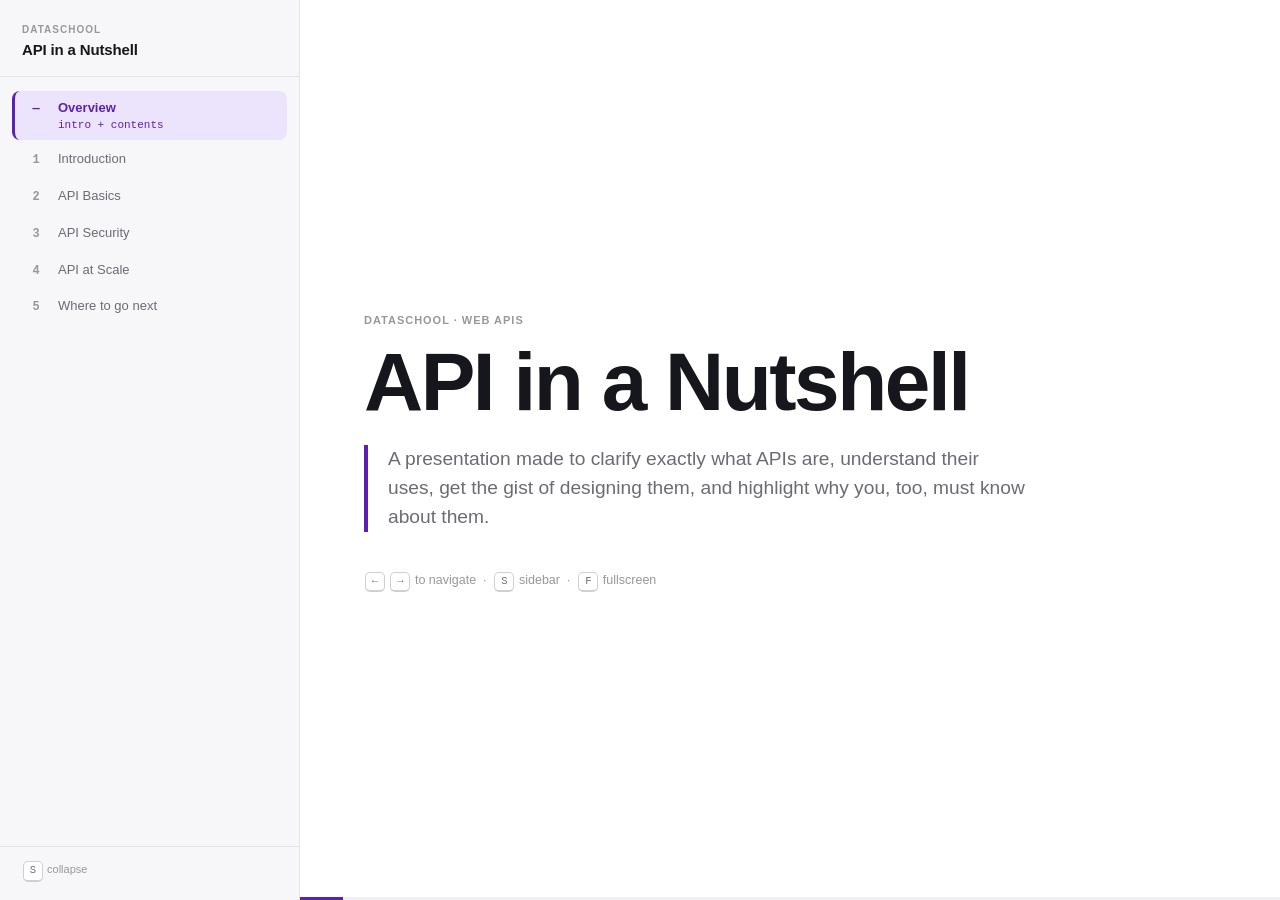
==== frontend/index.html @ 54a1d3e3 "le gros du gros" ====
<!DOCTYPE html>
<html lang="en">
<head>
  <meta charset="utf-8">
  <meta name="viewport" content="width=device-width, initial-scale=1">
  <title>API in a Nutshell</title>
  <link rel="icon" type="image/svg+xml" href="assets/favicon.svg">
  <link rel="stylesheet" href="css/style.css">
</head>
<body>

  <!-- ============================================================
       Sidebar. Content is generated by js/main.js from
       the [data-section] slides below, so the deck stays the single
       source of truth. An entry jumps to the axis slide that opens
       its section; everything else in the deck is keyboard-only.
       ============================================================ -->
  <aside class="sidebar" id="sidebar" aria-label="Table of contents">
    <div class="sidebar__head">
      <p class="sidebar__eyebrow">Dataschool</p>
      <p class="sidebar__title">API in a Nutshell</p>
    </div>
    <nav class="sidebar__nav" id="sidebar-nav"></nav>
    <div class="sidebar__foot">
      <p class="sidebar__hint"><kbd>S</kbd> collapse</p>
    </div>
  </aside>

  <!-- ============================================================
       Deck
       ============================================================ -->
  <main class="deck" id="deck">

    <!-- ---------- 1. Welcome page ---------- -->
    <section class="slide slide--cover" data-nav-group="overview" data-family="foundations">
      <div class="slide__inner">
        <p class="eyebrow">Dataschool · Web APIs</p>
        <h1 class="cover__title">API in a Nutshell</h1>
        <p class="cover__thesis">
          A presentation made to clarify exactly what APIs are, understand their uses, get the gist of designing them, and highlight why you, too, must know about them.
        </p>
        <p class="cover__nav-hint">
          <kbd>&larr;</kbd> <kbd>&rarr;</kbd> to navigate &nbsp;·&nbsp;
          <kbd>S</kbd> sidebar &nbsp;·&nbsp; <kbd>F</kbd> fullscreen
        </p>
      </div>
    </section>

    <!-- ---------- 2. Motivation ---------- -->
    <section class="slide slide--about" data-nav-group="overview" data-family="foundations">
      <div class="slide__inner">
        <h2 class="slide__title">Motivation of this dataschool</h2>

        <div class="about-card">
          <div class="about-card__top">
            <img class="about-card__photo" src="assets/major_CoD.webp" alt="Noa Boimond">
            <p class="cover__presenter">
              <span class="cover__presenter-name">Noa Boimond</span>
              <span class="cover__presenter-sep">·</span>
              Data Engineer
            </p>
          </div>
          <ul class="points">
            <li>I'm pretty fond of the coding environment.</li>
            <li>To allow other avoiding the troubles I faced when learning it myself.</li>
          </ul>
        </div>
      </div>
    </section>

    <!-- ---------- 3. Axis: Introduction ---------- -->
    <section class="slide slide--toc" data-nav-group="overview" data-family="foundations"
             data-section="1" data-title="Introduction">
      <div class="slide__inner">
        <h2 class="slide__title">Introduction</h2>

        <ol class="toc">
          <li class="toc__item toc__item--current" data-family="foundations">
            <span class="toc__num">1</span>
            <span class="toc__body">
              <span class="toc__label">Introduction</span>
              <span class="toc__desc">Topic presentation, its purpose, and its prerequisites</span>
            </span>
          </li>
          <li class="toc__item" data-family="anatomy">
            <span class="toc__num">2</span>
            <span class="toc__body">
              <span class="toc__label">API Basics <span class="toc__flag">the core</span></span>
              <span class="toc__desc">Anatomy of a request and response, then the styles that reshape them</span>
            </span>
          </li>
          <li class="toc__item" data-family="contract">
            <span class="toc__num">3</span>
            <span class="toc__body">
              <span class="toc__label">API Security</span>
              <span class="toc__desc">The contract's clauses, then who you are and what you may do</span>
            </span>
          </li>
          <li class="toc__item" data-family="horizon">
            <span class="toc__num">4</span>
            <span class="toc__body">
              <span class="toc__label">API at Scale</span>
              <span class="toc__desc">Caching, load balancing and more</span>
            </span>
          </li>
          <li class="toc__item" data-family="next">
            <span class="toc__num">5</span>
            <span class="toc__body">
              <span class="toc__label">Where to go next</span>
              <span class="toc__desc">Continue learning !</span>
            </span>
          </li>
        </ol>
      </div>
    </section>

    <!-- ---------- 4. Kesako? ---------- -->
    <section class="slide slide--concepts" data-nav-group="overview" data-family="foundations">
      <div class="slide__inner">
        <h2 class="slide__title">API, Kesako?</h2>
        <!-- The cards this slide used to build in markup, supplied as one
             drawing instead: the layout wanted arrows and branch lines that
             HTML makes expensive and a drawing makes free. Title still lives
             here, so the sidebar and the print sheet see a normal slide. -->
        <figure class="figure figure--centered">
          <img class="figure__img" src="assets/kesako.png" alt="Two cards side by side. The first reads &quot;API — Application Programming Interface: a connection between computers or computer programs.&quot; The second, under a cable icon: metal conducts electricity, but only a cable does it safely and consistently — an API is that same framework, connecting two programs the way a cable connects two outlets. To their right, &quot;Why?&quot; branches into two arrows: up to a server, Borrow logic; down to a stack of books, Borrow knowledge. Underneath, a Google Maps pin: developers can use Google APIs to implement a map feature in their applications.">
        </figure>
      </div>
    </section>

    <!-- ---------- 5. Prerequisites: HTTP Request ---------- -->
    <section class="slide slide--split" data-nav-group="overview" data-family="foundations">
      <div class="slide__inner">
        <h2 class="slide__title">Prerequisites: HTTP Request</h2>
        <p class="slide__lede slide__lede--wide">
          HTTP is the protocol the web talks over: a client sends a <strong>request</strong>, a server sends back a <strong>response</strong>, and the exchange ends there — every call is a fresh one, and nothing is remembered in between.
        </p>

        <div class="split split--vcenter">
          <div class="split__box">
            <h3 class="split__title">CRUD &amp; the request/response format</h3>
            <p class="split__desc">
              Four operations cover nearly everything you will ever do to a resource — create it, read it, update it, delete it. HTTP gives each one a verb.
            </p>

            <figure class="figure figure--centered">
              <img class="figure__img" src="assets/http-request2.png" alt="A browser on the left and a web server on the right. An arrow from the browser to the server is labelled HTTP request; an arrow back from the server to the browser is labelled HTML response.">
            </figure>

            <ul class="method-list">
              <li class="method">
                <span class="method__name">GET</span>
                <span class="method__def"><strong>Read</strong> — fetch a resource, change nothing</span>
              </li>
              <li class="method">
                <span class="method__name">POST</span>
                <span class="method__def"><strong>Create</strong> — add a new resource</span>
              </li>
              <li class="method">
                <span class="method__name">PUT</span>
                <span class="method__def"><strong>Update</strong> — replace an existing resource</span>
              </li>
              <li class="method">
                <span class="method__name">DELETE</span>
                <span class="method__def"><strong>Delete</strong> — remove a resource</span>
              </li>
            </ul>
          </div>

          <span class="split__rule" aria-hidden="true"></span>

          <div class="split__box">
            <h3 class="split__title">Status codes</h3>
            <div class="status-wrap">
              <table class="status">
                <thead>
                  <tr>
                    <th>Category</th>
                    <th>Range</th>
                    <th>Meaning</th>
                    <th>Examples</th>
                  </tr>
                </thead>
                <tbody>
                  <tr data-family="contract">
                    <th class="status__cat" scope="row"><span class="status__tag">Informational</span></th>
                    <td class="status__range">1xx</td>
                    <td><span class="status__keyword">Hold on</span> <span class="status__gloss">- received, still working</span></td>
                    <td class="status__examples">100 Continue</td>
                  </tr>
                  <tr data-family="contract">
                    <th class="status__cat" scope="row"><span class="status__tag">Success</span></th>
                    <td class="status__range">2xx</td>
                    <td><span class="status__keyword">Here you go</span> <span class="status__gloss">- it worked</span></td>
                    <td class="status__examples">200 OK · 201 Created</td>
                  </tr>
                  <tr data-family="horizon">
                    <th class="status__cat" scope="row"><span class="status__tag">Redirection</span></th>
                    <td class="status__range">3xx</td>
                    <td><span class="status__keyword">Look elsewhere</span> <span class="status__gloss">- moved, or already cached</span></td>
                    <td class="status__examples">301 Moved · 304 Not Modified</td>
                  </tr>
                  <tr data-family="next">
                    <th class="status__cat" scope="row"><span class="status__tag">Client error</span></th>
                    <td class="status__range">4xx</td>
                    <td><span class="status__keyword">Your fault</span> <span class="status__gloss">- malformed or not allowed</span></td>
                    <td class="status__examples">400 Bad Request · 404 Not Found</td>
                  </tr>
                  <tr data-family="next">
                    <th class="status__cat" scope="row"><span class="status__tag">Server error</span></th>
                    <td class="status__range">5xx</td>
                    <td><span class="status__keyword">Their fault</span> <span class="status__gloss">- the server broke</span></td>
                    <td class="status__examples">500 Internal Error · 503 Unavailable</td>
                  </tr>
                </tbody>
              </table>
            </div>
          </div>
        </div>
      </div>
    </section>

    <!-- ---------- 6. Prerequisites: JSON & TCP/IP ----------
         data-steps: the right arrow spends a step here before it moves
         on. The one step swaps the TCP/IP diagram for the portal one —
         the layers vanish and the two Application boxes talk straight
         through, which is the "trusts the layers below" line beside it. -->
    <section class="slide slide--split" data-nav-group="overview" data-family="foundations" data-steps="1">
      <div class="slide__inner">
        <h2 class="slide__title">Prerequisites: JSON &amp; TCP/IP</h2>

        <div class="split split--titled split--vcenter">
          <h3 class="split__heading split__heading--left">JSON</h3>
          <h3 class="split__heading split__heading--right">TCP/IP</h3>
          <span class="split__rule" aria-hidden="true"></span>

          <div class="split__pane split__pane--left">
            <div class="flashcard flashcard--json">
              <input class="flashcard__toggle" type="checkbox" id="json-flip">
              <label class="flashcard__flip" for="json-flip">&#10227;&nbsp; Flip</label>

              <div class="flashcard__faces">
                <div class="flashcard__face flashcard__face--front">
                  <p class="flashcard__caption">Two rows, the way a spreadsheet would hold them</p>
                  <table class="data">
                    <thead>
                      <tr>
                        <th>id</th>
                        <th>product</th>
                        <th>price</th>
                        <th>in_stock</th>
                      </tr>
                    </thead>
                    <tbody>
                      <tr>
                        <td>1</td>
                        <td>Keyboard</td>
                        <td>49.90</td>
                        <td>true</td>
                      </tr>
                      <tr>
                        <td>2</td>
                        <td>Monitor</td>
                        <td>219.00</td>
                        <td>false</td>
                      </tr>
                    </tbody>
                  </table>
                </div>

                <div class="flashcard__face flashcard__face--back">
                  <p class="flashcard__caption">The very same rows, written as JSON</p>
<pre class="code"><code>[
  {
    <span class="code__key">"id"</span>: 1,
    <span class="code__key">"product"</span>: "Keyboard",
    <span class="code__key">"price"</span>: 49.90,
    <span class="code__key">"in_stock"</span>: true
  },
  {
    <span class="code__key">"id"</span>: 2,
    <span class="code__key">"product"</span>: "Monitor",
    <span class="code__key">"price"</span>: 219.00,
    <span class="code__key">"in_stock"</span>: false
  }
]</code></pre>
                </div>
              </div>
            </div>
          </div>

          <div class="split__pane split__pane--right">
            <p class="split__desc">
              TCP/IP is the four-layer stack every internet exchange rides on. It cuts a message into packets, routes them across whatever networks sit in between, and puts them back in order at the far end. HTTP lives on the top layer and simply <strong>trusts the layers below</strong> to deliver — which is why an API call never has to think about cables, Wi-Fi or undersea fibre.
            </p>

            <figure class="figure figure--tcpip figure--swap">
              <img class="figure__img" src="assets/TCP-IP.png" alt="Two servers, each stacking the four TCP/IP layers — Application, Transport, Internet, Network Access. The message goes down the sender's stack, across the internet, and back up the receiver's.">
              <img class="figure__img figure__img--after" src="assets/portal-tcp-ip.png" alt="The same two servers with the three lower layers gone: each Application box now opens straight onto a portal, orange on one side, blue on the other.">
            </figure>
          </div>
        </div>
      </div>
    </section>

    <!-- ---------- 7. Axis: API Basics ---------- -->
    <section class="slide slide--toc" data-nav-group="overview" data-family="anatomy"
             data-section="2" data-title="API Basics">
      <div class="slide__inner">
        <h2 class="slide__title">API Basics</h2>

        <ol class="toc">
          <li class="toc__item" data-family="foundations">
            <span class="toc__num">1</span>
            <span class="toc__body">
              <span class="toc__label">Introduction</span>
              <span class="toc__desc">Topic presentation, its purpose, and its prerequisites</span>
            </span>
          </li>
          <li class="toc__item toc__item--current" data-family="anatomy">
            <span class="toc__num">2</span>
            <span class="toc__body">
              <span class="toc__label">API Basics <span class="toc__flag">the core</span></span>
              <span class="toc__desc">Anatomy of a request and response, then the styles that reshape them</span>
            </span>
          </li>
          <li class="toc__item" data-family="contract">
            <span class="toc__num">3</span>
            <span class="toc__body">
              <span class="toc__label">API Security</span>
              <span class="toc__desc">The contract's clauses, then who you are and what you may do</span>
            </span>
          </li>
          <li class="toc__item" data-family="horizon">
            <span class="toc__num">4</span>
            <span class="toc__body">
              <span class="toc__label">API at Scale</span>
              <span class="toc__desc">Caching, load balancing and more</span>
            </span>
          </li>
          <li class="toc__item" data-family="next">
            <span class="toc__num">5</span>
            <span class="toc__body">
              <span class="toc__label">Where to go next</span>
              <span class="toc__desc">Continue learning !</span>
            </span>
          </li>
        </ol>
      </div>
    </section>

    <!-- ---------- 8. API Styles ---------- -->
    <section class="slide slide--styles" data-nav-group="overview" data-family="anatomy">
      <div class="slide__inner">
        <h2 class="slide__title">API Styles</h2>
        <p class="slide__lede slide__lede--wide">
          A <strong>web API</strong> is an API you reach over HTTP: one program calls another across the network, using the request/response exchange we just saw. That leaves a lot open — how a call is addressed, who decides what comes back, how the two sides agree on the shape of the data. A <strong>style</strong> is the set of conventions a team picks to answer those questions. Three of them cover almost everything you will meet.
        </p>

        <div class="tabs">
          <input class="tabs__radio" type="radio" name="api-style" id="style-rest" checked>
          <input class="tabs__radio" type="radio" name="api-style" id="style-graphql">
          <input class="tabs__radio" type="radio" name="api-style" id="style-grpc">

          <div class="tabs__bar">
            <label class="tabs__tab" for="style-rest">REST</label>
            <label class="tabs__tab" for="style-graphql">GraphQL</label>
            <label class="tabs__tab" for="style-grpc">gRPC</label>
          </div>

          <div class="tabs__body">
            <div class="tabs__panel tabs__panel--rest">
              <p class="tabs__lead">
                The default for public web APIs. Everything is a <strong>resource</strong> with its own address, and the familiar HTTP verbs act on it — readable straight from the URL, easy to cache, easy to explain. Six principles hold it together:
              </p>
              <ol class="principles">
                <li>
                  <span class="principles__name">Client&ndash;server</span>
                  <span class="principles__def">The side that asks and the side that answers stay separate. Either can be rebuilt without touching the other.</span>
                </li>
                <li>
                  <span class="principles__name">Stateless</span>
                  <span class="principles__def">Every request carries everything needed to answer it. The server remembers nothing between two calls.</span>
                </li>
                <li>
                  <span class="principles__name">Cacheable</span>
                  <span class="principles__def">A response says whether it may be kept and reused, so the same question need not be asked twice.</span>
                </li>
                <li>
                  <span class="principles__name">Uniform interface</span>
                  <span class="principles__def">One predictable way of naming and addressing things &mdash; learn one endpoint and you can guess the next.</span>
                </li>
                <li>
                  <span class="principles__name">Layered system</span>
                  <span class="principles__def">Caches, gateways and load balancers may sit in the middle. The caller cannot tell, and does not need to.</span>
                </li>
                <li>
                  <span class="principles__name">Code on demand <em>(optional)</em></span>
                  <span class="principles__def">The server may send a snippet of code for the client to run. Rarely used in practice.</span>
                </li>
              </ol>
            </div>

            <div class="tabs__panel tabs__panel--graphql">
              <!-- REST's own list component, one column wide so the logo can
                   have the other half. -->
              <ol class="principles principles--single">
                <li>
                  <span class="principles__name">Query language</span>
                  <span class="principles__def">Clients request exactly what they need.</span>
                </li>
                <li>
                  <span class="principles__name">Single endpoint</span>
                  <span class="principles__def">One endpoint for all operations.</span>
                </li>
                <li>
                  <span class="principles__name">Operations</span>
                  <span class="principles__def">Query (read), Mutation (write), Subscription (real-time).</span>
                </li>
                <li>
                  <span class="principles__name">Minimal round trips</span>
                </li>
              </ol>
              <span class="tabs__logo">
                <img src="assets/graphql-logo.png" alt="GraphQL">
              </span>
            </div>

            <div class="tabs__panel tabs__panel--grpc">
              <!-- First in the markup and first in the panel: top left, with
                   the prose in the row under it. -->
              <span class="tabs__logo">
                <img src="assets/grpc-logo.png" alt="gRPC">
              </span>
              <div class="tabs__col">
                <p class="tabs__lead">
                  Built for <strong>machines talking to machines, fast</strong>. Rather than human-readable text, gRPC sends a compact binary format down a connection that stays open, and both sides agree in advance on the exact shape of every message. That agreement is written in a <code>.proto</code> file &mdash; a contract both programs are generated from, so neither can drift.
                </p>
                <p class="tabs__lead">
                  Excellent between services inside one company; awkward to call straight from a browser. Internal plumbing rather than public front door.
                </p>
              </div>
<pre class="code"><code><span class="code__key">syntax</span> = "proto3";

<span class="code__key">service</span> Catalog {
  rpc GetProduct (ProductRequest) returns (Product);
}

<span class="code__key">message</span> ProductRequest { int32 id = 1; }

<span class="code__key">message</span> Product {
  int32  id    = 1;
  string name  = 2;
  double price = 3;
}</code></pre>
            </div>
          </div>
        </div>
      </div>
    </section>

    <!-- ---------- 9. Request & Response ---------- -->
    <section class="slide slide--anatomy" data-nav-group="overview" data-family="anatomy">
      <div class="slide__inner">
        <div class="rr">
          <input class="rr__radio" type="radio" name="rr-method" id="rr-get" checked>
          <input class="rr__radio" type="radio" name="rr-method" id="rr-post">
          <input class="rr__radio" type="radio" name="rr-view" id="rr-v-request" checked>
          <input class="rr__radio" type="radio" name="rr-view" id="rr-v-python">
          <input class="rr__radio" type="radio" name="rr-view" id="rr-v-js">
          <input class="rr__radio" type="radio" name="rr-view" id="rr-v-curl">

          <!-- The title lives inside .rr so the method switch can share
               its row; the radios must stay ahead of both. -->
          <div class="rr__head">
            <h2 class="slide__title">Request &amp; Response: 2-in-1 package</h2>
            <div class="rr__methods">
              <label class="rr__method" for="rr-get">GET</label>
              <label class="rr__method" for="rr-post">POST</label>
            </div>
          </div>

          <div class="rr__grid">
            <!-- ----- left: the request ----- -->
            <article class="panel">
              <div class="panel__head">
                <h3 class="panel__title">Request</h3>
                <div class="panel__views">
                  <label class="rr__view" for="rr-v-request">Request</label>
                  <label class="rr__view" for="rr-v-python">Python</label>
                  <label class="rr__view" for="rr-v-js">Javascript</label>
                  <label class="rr__view" for="rr-v-curl">cURL</label>
                </div>
              </div>
              <div class="panel__body">

                <div class="rr-panel rr-panel--fields rr-panel--get-request">
                  <div class="field-row">
                    <div class="field field--method"><p class="field__value">GET</p></div>
                    <div class="field field--endpoint"><p class="field__value">https://catfact.ninja/fact</p></div>
                  </div>
                  <div class="field field--headers">
<pre class="field__value">Accept: application/json</pre>
                  </div>
                  <div class="field field--body">
<pre class="field__value">&mdash; none &mdash;
a GET asks for data, it sends none</pre>
                  </div>
                </div>

                <div class="rr-panel rr-panel--code rr-panel--get-python">
<pre class="code code--dark"><code><span class="tok-kw">import</span> requests

response = requests.<span class="tok-fn">get</span>(
    <span class="tok-str">"https://catfact.ninja/fact"</span>,
    headers={
        <span class="tok-str">"Accept"</span>: <span class="tok-str">"application/json"</span>,
    },
)

<span class="tok-fn">print</span>(response.status_code)
<span class="tok-fn">print</span>(response.<span class="tok-fn">json</span>()[<span class="tok-str">"fact"</span>])</code></pre>
                </div>

                <div class="rr-panel rr-panel--code rr-panel--get-js">
<pre class="code code--dark"><code><span class="tok-kw">const</span> response = <span class="tok-kw">await</span> <span class="tok-fn">fetch</span>(<span class="tok-str">"https://catfact.ninja/fact"</span>, {
  method: <span class="tok-str">"GET"</span>,
  headers: {
    Accept: <span class="tok-str">"application/json"</span>,
  },
});

<span class="tok-kw">const</span> data = <span class="tok-kw">await</span> response.<span class="tok-fn">json</span>();
console.<span class="tok-fn">log</span>(response.status);
console.<span class="tok-fn">log</span>(data.fact);</code></pre>
                </div>

                <div class="rr-panel rr-panel--code rr-panel--get-curl">
<pre class="code code--term"><code><span class="tok-dim">$</span> curl -X GET <span class="tok-str">'https://catfact.ninja/fact'</span> \
     -H <span class="tok-str">'Accept: application/json'</span>

<span class="tok-dim">{"fact":"A cat&rsquo;s hearing is better than a dog&rsquo;s. And a cat can hear high-frequency sounds up to two octaves higher than a human.","length":119}</span></code></pre>
                </div>

                <div class="rr-panel rr-panel--fields rr-panel--post-request">
                  <div class="field-row">
                    <div class="field field--method"><p class="field__value">POST</p></div>
                    <div class="field field--endpoint"><p class="field__value">https://dummyjson.com/carts/add</p></div>
                  </div>
                  <div class="field field--headers">
<pre class="field__value">Content-Type: application/json</pre>
                  </div>
                  <div class="field field--body">
<pre class="field__value">{
  "userId": 1,
  "products": [
    {
      "id": 98,
      "quantity": 4
    },
    {
      "id": 144,
      "quantity": 1
    }
  ]
}</pre>
                  </div>
                </div>

                <div class="rr-panel rr-panel--code rr-panel--post-python">
<pre class="code code--dark"><code><span class="tok-kw">import</span> requests

response = requests.<span class="tok-fn">post</span>(
    <span class="tok-str">"https://dummyjson.com/carts/add"</span>,
    headers={<span class="tok-str">"Content-Type"</span>: <span class="tok-str">"application/json"</span>},
    json={
        <span class="tok-str">"userId"</span>: 1,
        <span class="tok-str">"products"</span>: [
            {<span class="tok-str">"id"</span>: 98, <span class="tok-str">"quantity"</span>: 4},
            {<span class="tok-str">"id"</span>: 144, <span class="tok-str">"quantity"</span>: 1},
        ],
    },
)

cart = response.<span class="tok-fn">json</span>()
<span class="tok-fn">print</span>(response.status_code)
<span class="tok-fn">print</span>(cart[<span class="tok-str">"id"</span>], cart[<span class="tok-str">"total"</span>])</code></pre>
                </div>

                <div class="rr-panel rr-panel--code rr-panel--post-js">
<pre class="code code--dark"><code><span class="tok-fn">fetch</span>(<span class="tok-str">"https://dummyjson.com/carts/add"</span>, {
  method: <span class="tok-str">"POST"</span>,
  headers: { <span class="tok-str">"Content-Type"</span>: <span class="tok-str">"application/json"</span> },
  body: JSON.<span class="tok-fn">stringify</span>({
    userId: 1,
    products: [
      { id: 98, quantity: 4 },
      { id: 144, quantity: 1 },
    ],
  }),
})
  .<span class="tok-fn">then</span>((res) =&gt; res.<span class="tok-fn">json</span>())
  .<span class="tok-fn">then</span>(console.log);</code></pre>
                </div>

                <div class="rr-panel rr-panel--code rr-panel--post-curl">
<pre class="code code--term"><code><span class="tok-dim">$</span> curl -X POST <span class="tok-str">'https://dummyjson.com/carts/add'</span> \
     -H <span class="tok-str">'Content-Type: application/json'</span> \
     -d <span class="tok-str">'{
  "userId": 1,
  "products": [
    { "id": 98,  "quantity": 4 },
    { "id": 144, "quantity": 1 }
  ]
}'</span>

<span class="tok-dim">{"id":51,"products":[...],"total":56044.95,"discountedTotal":55581,
 "userId":1,"totalProducts":2,"totalQuantity":5}</span></code></pre>
                </div>

              </div>
            </article>

            <!-- ----- right: the response ----- -->
            <article class="panel">
              <div class="panel__head">
                <h3 class="panel__title">Response</h3>
              </div>
              <div class="panel__body">

                <div class="rr-panel rr-panel--fields rr-panel--get-response">
                  <div class="field field--status"><p class="field__value">HTTP/1.1 200 OK</p></div>
                  <div class="field field--headers">
<pre class="field__value">Content-Type: application/json
Date: Wed, 09 Sep 2026 14:31:07 GMT</pre>
                  </div>
                  <div class="field field--body">
<pre class="field__value">{
  "fact": "A cat&rsquo;s hearing is better than a dog&rsquo;s. And a cat can hear high-frequency sounds up to two octaves higher than a human.",
  "length": 119
}</pre>
                  </div>
                </div>

                <div class="rr-panel rr-panel--fields rr-panel--post-response">
                  <div class="field field--status"><p class="field__value">HTTP/1.1 200 OK</p></div>
                  <div class="field field--headers">
<pre class="field__value">Content-Type: application/json
X-Response-Time: 56ms
Date: Wed, 09 Sep 2026 14:32:45 GMT</pre>
                  </div>
                  <div class="field field--body">
<pre class="field__value">{
  "id": 51,
  "products": [            <span class="field__note">&larr; products were added by id</span>
    {
      "id": 98,
      "title": "Rolex Submariner Watch",
      "price": 13999.99,
      "quantity": 4,
      "total": 55999.96,
      "discountPercentage": 0.82,
      "discountedPrice": 55541,
      "thumbnail": "https://cdn.dummyjson.com/products/images/mens-watches/Rolex%20Submariner%20Watch/thumbnail.png"
    },
    {
      "id": 144,
      "title": "Cricket Helmet",
      "price": 44.99,
      "quantity": 1,
      "total": 44.99,
      "discountPercentage": 10.75,
      "discountedPrice": 40,
      "thumbnail": "https://cdn.dummyjson.com/products/images/sports-accessories/Cricket%20Helmet/thumbnail.png"
    }
  ],
  "total": 56044.95,       <span class="field__note">&larr; total was calculated with quantity</span>
  "discountedTotal": 55581,
  "userId": 1,             <span class="field__note">&larr; user id is 1</span>
  "totalProducts": 2,
  "totalQuantity": 5       <span class="field__note">&larr; total quantity of items</span>
}</pre>
                  </div>
                </div>

              </div>
            </article>
          </div>

          <div class="legend">
            <div class="legend__grid">
              <div class="legend__item">
                <span class="legend__swatch legend__swatch--method"></span>
                <span class="legend__text">
                  <span class="legend__label">Method</span>
                  <span class="legend__desc">HTTP verb</span>
                </span>
              </div>
              <div class="legend__item">
                <span class="legend__swatch legend__swatch--endpoint"></span>
                <span class="legend__text">
                  <span class="legend__label">Endpoint</span>
                  <span class="legend__desc">Resource URL</span>
                </span>
              </div>
              <div class="legend__item">
                <span class="legend__swatch legend__swatch--header"></span>
                <span class="legend__text">
                  <span class="legend__label">Header</span>
                  <span class="legend__desc">Request / response headers</span>
                </span>
              </div>
              <div class="legend__item">
                <span class="legend__swatch legend__swatch--status"></span>
                <span class="legend__text">
                  <span class="legend__label">Status</span>
                  <span class="legend__desc">Response status line</span>
                </span>
              </div>
              <div class="legend__item">
                <span class="legend__swatch legend__swatch--body"></span>
                <span class="legend__text">
                  <span class="legend__label">Body</span>
                  <span class="legend__desc">JSON payload</span>
                </span>
              </div>
            </div>
          </div>
        </div>
      </div>
    </section>

    <!-- ---------- 10. Live call ----------
         Slide 9 with the paper taken off it: the same .rr shell and the
         same colour-coded fields, but the endpoint and the body are
         boxes you can type in, and the right-hand panel is filled by a
         real response instead of a printed one.

         Gone with the diagram: the view chips — Python, JS and cURL have
         nothing to show for a call that has not happened yet — and the
         legend, since the colours were named one slide ago and have not
         moved since. The panels lose their fixed height too: the payload
         is whatever the API sends back, so they grow with it and the
         slide scrolls.

         First of the deck's three network slides; 16 and 17 repeat this
         same shell with a credential in it. js/live.js drives all three,
         and they are the only places where a click does anything.

         Two sets of attributes, two audiences. The classes are what the
         stylesheet switches on; data-req / data-res / data-method /
         data-role are what live.js reads, so neither side has to guess at
         the other's names. -->

    <section class="slide slide--anatomy" data-nav-group="overview" data-family="anatomy">
      <div class="slide__inner">
        <div class="rr rr--call">
          <input class="rr__radio" type="radio" name="call-method" id="call-get" value="get" checked>
          <input class="rr__radio" type="radio" name="call-method" id="call-post" value="post">

          <div class="rr__head">
            <h2 class="slide__title">Live call</h2>
            <div class="rr__methods">
              <label class="rr__method" for="call-get">GET</label>
              <label class="rr__method" for="call-post">POST</label>
            </div>
          </div>

          <div class="rr__grid">
            <!-- ----- left: the request, as typed ----- -->
            <article class="panel">
              <div class="panel__head">
                <h3 class="panel__title">Request</h3>
                <button class="call__send" type="button" data-action="send">Send</button>
              </div>
              <div class="panel__body">

                <div class="rr-panel rr-panel--fields rr-panel--call-get" data-req="get" data-method="GET">
                  <div class="field-row">
                    <div class="field field--method"><p class="field__value">GET</p></div>
                    <div class="field field--endpoint">
                      <input class="field__value call__input" type="text" name="get-endpoint" value="https://catfact.ninja/fact" spellcheck="false" autocomplete="off" aria-label="GET endpoint">
                    </div>
                  </div>
                  <!-- The one header the fetch actually carries. A box that
                       lists headers the request is not sending is the one
                       kind of lie a live slide cannot afford. -->
                  <div class="field field--headers">
<pre class="field__value">Accept: application/json</pre>
                  </div>
                  <div class="field field--body">
<pre class="field__value">&mdash; none &mdash;
a GET asks for data, it sends none</pre>
                  </div>
                </div>

                <div class="rr-panel rr-panel--fields rr-panel--call-post" data-req="post" data-method="POST">
                  <div class="field-row">
                    <div class="field field--method"><p class="field__value">POST</p></div>
                    <div class="field field--endpoint">
                      <input class="field__value call__input" type="text" name="post-endpoint" value="https://api.mcp-for-no.com/v1/tools/call" spellcheck="false" autocomplete="off" aria-label="POST endpoint">
                    </div>
                  </div>
                  <div class="field field--headers">
<pre class="field__value">Content-Type: application/json</pre>
                  </div>
                  <div class="field field--body">
<textarea class="field__value call__input" name="post-body" data-role="body" spellcheck="false" aria-label="POST body">{
  "method": "getRandomNo",
  "params": { "category": "humorous" }
}</textarea>
                  </div>
                  <p class="call__hint">
                    <code>category</code> is optional &mdash; polite, humorous, professional, creative.
                  </p>
                </div>

              </div>
            </article>

            <!-- ----- right: whatever came back ----- -->
            <article class="panel">
              <div class="panel__head">
                <h3 class="panel__title">Response</h3>
              </div>
              <div class="panel__body">

                <div class="rr-panel rr-panel--fields rr-panel--call-response" data-res>
                  <div class="field field--status"><p class="field__value" data-out="status">&mdash; nothing called yet &mdash;</p></div>
                  <div class="field field--headers">
<pre class="field__value" data-out="headers">Content-Type: application/json</pre>
                  </div>
                  <div class="field field--body">
<pre class="field__value" data-out="body">Press Send. Whatever the endpoint on the left answers lands here &mdash; status, headers and payload.</pre>
                  </div>
                </div>

              </div>
            </article>
          </div>
        </div>
      </div>
    </section>

    <!-- ---------- 11. Features ----------
         A carousel the deck already knows how to drive: four cards in one
         grid cell, data-steps="3" so the right arrow walks them before it
         leaves the slide. Ordered as the plan lists the files. -->
    <section class="slide slide--features" data-nav-group="overview" data-family="anatomy" data-steps="3">
      <div class="slide__inner">
        <h2 class="slide__title">Features</h2>
        <p class="slide__lede slide__lede--wide">
          Past the anatomy: four features that decide whether an API is pleasant to live with &mdash; each one a promise made to whoever is calling it.
        </p>

        <div class="carousel">
          <div class="carousel__track">

            <article class="carousel__card carousel__card--1">
              <div class="carousel__text">
                <h3 class="carousel__name">Idempotency</h3>
                <blockquote class="carousel__quote">Ask twice, get the same answer &mdash; and leave the world in the same state.</blockquote>
              </div>
              <figure class="figure figure--centered">
                <img class="figure__img" src="assets/idempotency.png" alt="A client and a server on a sequence diagram. The client sends GET /users=123 and the server returns the object; the client repeats the very same request and the server still returns the same user 123.">
              </figure>
            </article>
            
            <article class="carousel__card carousel__card--2">
              <div class="carousel__text">
                <h3 class="carousel__name">Versioning</h3>
                <blockquote class="carousel__quote">v1 keeps working while v2 moves on &mdash; nobody&rsquo;s code breaks on your release day.</blockquote>
              </div>
              <figure class="figure figure--centered">
                <img class="figure__img" src="assets/versionning.png" alt="The API's URL moving from /api/v1 to /api/v2 and on to /api/v3 around a connector, with a note that a field changed from 123 to abc.">
              </figure>
            </article>

            <article class="carousel__card carousel__card--3">
              <div class="carousel__text">
                <h3 class="carousel__name">Rate limiting</h3>
                <blockquote class="carousel__quote">Everyone gets in &mdash; just not all at once.</blockquote>
              </div>
              <figure class="figure figure--centered">
                <img class="figure__img" src="assets/rate-limiting.png" alt="A crowd of callers firing a stream of GET, POST and DELETE requests. A worker holds up a hand in front of the server, whose gauge has swung into the red.">
              </figure>
            </article>

            <article class="carousel__card carousel__card--4">
              <div class="carousel__text">
                <h3 class="carousel__name">URL &amp; query parameters</h3>
                <blockquote class="carousel__quote">One endpoint, a narrower question: the caller asks for the slice it actually wants.</blockquote>
              </div>
              <figure class="figure figure--centered">
                <img class="figure__img" src="assets/url-and-query-parameters.png" alt="A GET to https://app.example.com/pages?pages=2. A screen shows page 2 while pages 1, 3 and 4 wait outside it in dashed boxes, with a scrollbar running underneath.">
              </figure>
            </article>

          </div>

          <!-- Position, not a control: nothing in the strip is clickable,
               and the arrow keys are what move the carousel. -->
          <ol class="carousel__dots" aria-hidden="true">
            <li class="carousel__dot carousel__dot--1"></li>
            <li class="carousel__dot carousel__dot--2"></li>
            <li class="carousel__dot carousel__dot--3"></li>
            <li class="carousel__dot carousel__dot--4"></li>
          </ol>
        </div>
      </div>
    </section>

    <!-- ---------- 12. Axis: API Security ---------- -->
    <section class="slide slide--toc" data-nav-group="overview" data-family="contract"
             data-section="3" data-title="API Security">
      <div class="slide__inner">
        <h2 class="slide__title">API Security</h2>

        <ol class="toc">
          <li class="toc__item" data-family="foundations">
            <span class="toc__num">1</span>
            <span class="toc__body">
              <span class="toc__label">Introduction</span>
              <span class="toc__desc">Topic presentation, its purpose, and its prerequisites</span>
            </span>
          </li>
          <li class="toc__item" data-family="anatomy">
            <span class="toc__num">2</span>
            <span class="toc__body">
              <span class="toc__label">API Basics <span class="toc__flag">the core</span></span>
              <span class="toc__desc">Anatomy of a request and response, then the styles that reshape them</span>
            </span>
          </li>
          <li class="toc__item toc__item--current" data-family="contract">
            <span class="toc__num">3</span>
            <span class="toc__body">
              <span class="toc__label">API Security</span>
              <span class="toc__desc">The contract's clauses, then who you are and what you may do</span>
            </span>
          </li>
          <li class="toc__item" data-family="horizon">
            <span class="toc__num">4</span>
            <span class="toc__body">
              <span class="toc__label">API at Scale</span>
              <span class="toc__desc">Caching, load balancing and more</span>
            </span>
          </li>
          <li class="toc__item" data-family="next">
            <span class="toc__num">5</span>
            <span class="toc__body">
              <span class="toc__label">Where to go next</span>
              <span class="toc__desc">Continue learning !</span>
            </span>
          </li>
        </ol>
      </div>
    </section>

    <!-- ---------- 13. What about security? ---------- -->
    <section class="slide slide--split" data-nav-group="overview" data-family="contract">
      <div class="slide__inner">
        <h2 class="slide__title">What about security ?</h2>

        <div class="split split--centered">
          <div class="split__pane">
            <div class="point-group">
              <h3 class="point-group__label">Context</h3>
              <ul class="points points--tight">
                <li>An API is a <strong>door onto your data</strong>, and its address is public. Anyone who knows the URL can knock.</li>
                <li>Nothing in an HTTP call proves who sent it &mdash; the request we just built would run exactly the same from any laptop on earth.</li>
                <li>So before an API answers your question, it answers <strong>two of its own</strong>.</li>
              </ul>
            </div>

            <div class="point-group">
              <h3 class="point-group__label">Stakes</h3>
              <ul class="points points--tight">
                <li><strong>The data.</strong> One unguarded endpoint can hand over the whole customer table in a single call.</li>
                <li><strong>The bill.</strong> Calls are metered, and one key names the payer. A leaked key spends someone else&rsquo;s budget, and the someone else is you.</li>
                <li><strong>The trust.</strong> A breach stops being a technical problem and becomes a legal one.</li>
              </ul>
            </div>
          </div>

          <span class="split__rule" aria-hidden="true"></span>

          <div class="split__pane">
            <div class="flashcard flashcard--auth">
              <input class="flashcard__toggle" type="checkbox" id="auth-flip">
              <label class="flashcard__flip" for="auth-flip">&#10227;&nbsp; Flip</label>

              <div class="flashcard__faces">
                <div class="flashcard__face flashcard__face--front">
                  <label class="flashcard__hit" for="auth-flip" aria-label="Flip to 403, Authorization"></label>
                  <h3 class="flashcard__title">Authentication</h3>
                  <p class="flashcard__def">&ldquo;Who are you ?&rdquo;</p>
                  <img class="flashcard__img" src="https://http.cat/401" alt="HTTP 401 Unauthorized, illustrated" referrerpolicy="no-referrer">
                  <p class="flashcard__note">https://http.cat/401</p>
                </div>

                <div class="flashcard__face flashcard__face--back">
                  <label class="flashcard__hit" for="auth-flip" aria-label="Flip back to 401, Authentication"></label>
                  <h3 class="flashcard__title">Authorization</h3>
                  <p class="flashcard__def">&ldquo;What may you do ?&rdquo;</p>
                  <img class="flashcard__img" src="https://http.cat/403" alt="HTTP 403 Forbidden, illustrated" referrerpolicy="no-referrer">
                  <p class="flashcard__note">https://http.cat/403</p>
                </div>
              </div>
            </div>
          </div>
        </div>
      </div>
    </section>

    <!-- ---------- 14. Methods and Framework (1/2) ----------
         One slide's worth of content split across two, a question each.
         The pair is held together by the shared title and the counter
         beside it; .split--dense drops the rule column so the two boxes
         of a page sit side by side, and .split__full carries the heading
         that used to be a column heading across both of them. -->
    <section class="slide slide--split" data-nav-group="overview" data-family="contract">
      <div class="slide__inner">
        <div class="slide__titlerow">
          <h2 class="slide__title">Methods and Framework</h2>
          <span class="slide__count">1/2</span>
        </div>
        <p class="slide__lede slide__lede--wide">
          The previous slide asked two questions. Each one has its own toolbox &mdash; and both toolboxes ship their answer in the same place: an HTTP header.
        </p>

        <div class="split split--dense split--vcenter">
          <div class="point-group split__full">
            <h3 class="split__heading">Authentication</h3>
            <p class="split__desc">
              Two ways to prove <strong>who is calling</strong>. Both are just a string in a header. What differs is whether the string <em>means</em> anything and how long it lives.
            </p>
          </div>

          <div class="flashcard flashcard--key">
            <input class="flashcard__toggle" type="checkbox" id="key-flip">

            <div class="flashcard__faces">
              <div class="flashcard__face flashcard__face--front">
                <label class="flashcard__hit" for="key-flip" aria-label="Turn the API Key box over"></label>
                <h4 class="split__title">API Key</h4>
                <p class="split__desc">
                  A long random string the provider hands you once. The server keeps its own copy and compares the two.
                </p>
                <div class="field field--headers">
<pre class="field__value">X-API-Key: 3f9a1c7e-84d2-4b6a-9e2f-7c1a5d9b0e42</pre>
                </div>
                <ul class="points points--tight">
                  <li><strong>Carries nothing.</strong> The string says nothing on its own &mdash; the server has to look it up to learn who you are.</li>
                  <li><strong>Never expires</strong> until somebody revokes it, which is exactly why a leaked key stays useful for years.</li>
                </ul>
              </div>

              <div class="flashcard__face flashcard__face--back">
                <label class="flashcard__hit" for="key-flip" aria-label="Turn the API Key box back"></label>
                <img class="flashcard__img" src="assets/api-key-and-intern.png" alt="A tweet reading &ldquo;today&rsquo;s my last day of unpaid internship&rdquo;, above a commit diff adding an API key to a .env file.">
              </div>
            </div>
          </div>

          <div class="flashcard flashcard--jwt">
            <input class="flashcard__toggle" type="checkbox" id="jwt-flip">
            <label class="flashcard__flip" for="jwt-flip">&#10227;&nbsp; Flip</label>

            <div class="flashcard__faces">
              <div class="flashcard__face flashcard__face--front">
                <label class="flashcard__hit" for="jwt-flip" aria-label="Turn the JWT box over"></label>
                <h4 class="split__title">JWT &mdash; JSON Web Token</h4>
                <p class="split__desc">
                  Three chunks separated by dots: header, payload, signature. The payload is <strong>readable by anyone</strong>; the signature is what proves the server issued it.
                </p>
                <div class="field field--headers">
<pre class="field__value">Authorization: Bearer eyJhbGciOiJIUzI1NiJ9.eyJzdWIiOiI0MiIsInJvbGUiOiJlZGl0b3IifQ.Kx8h&hellip;</pre>
                </div>
<pre class="code"><code><span class="code__key">payload</span>, decoded &mdash; no secret needed
{ "sub": "42", "role": "editor", "exp": 1789243200 }</code></pre>
                <ul class="points points--tight">
                  <li><strong>Carries its claims.</strong> Who you are, what role you hold, when it dies &mdash; all in the token, so no lookup.</li>
                  <li><strong>Expires on its own</strong>, often within the hour. A stolen token has a short life.</li>
                </ul>
              </div>

              <div class="flashcard__face flashcard__face--back">
                <label class="flashcard__hit" for="jwt-flip" aria-label="Turn the JWT box back"></label>
                <img class="flashcard__img" src="assets/JWT-sequence.png" alt="A sequence diagram across three lifelines &mdash; client, auth server, API server. The client posts to /auth/login with a password; the auth server validates the credentials and returns a JWT. The client then calls the API server with the token in an Authorization: Bearer header, and the API server verifies the signature locally: a valid token returns the requested data, an invalid one returns 401 Unauthorized.">
              </div>
            </div>
          </div>
        </div>
      </div>
    </section>

    <!-- ---------- 15. Methods and Framework (2/2) ----------
         No lede: the framing was made on the page before, and this one
         opens straight on its own question. -->
    <section class="slide slide--split" data-nav-group="overview" data-family="contract">
      <div class="slide__inner">
        <div class="slide__titlerow">
          <h2 class="slide__title">Methods and Framework</h2>
          <span class="slide__count">2/2</span>
        </div>

        <div class="split split--dense split--vcenter">
          <div class="point-group split__full">
            <h3 class="split__heading">Authorization</h3>
            <p class="split__desc">
              The API now knows who you are and decides <strong>what you may touch</strong>. RBAC is the model that answers it; OAuth is how the token carrying that answer gets issued.
            </p>
          </div>

          <!-- The RBAC box is a flashcard: RBAC on the front, ABAC on the
               back, told in the same vocabulary — a title, one paragraph,
               a three-row list, one closing line — so the pair reads as
               two answers to the same question rather than two topics.

               The flip chip stays on this one, unlike slide 14's API Key
               card: that card's back is a punchline and has to be a
               surprise, this one is a comparison, and a comparison the
               room does not know is there is one the room never makes. -->
          <div class="flashcard flashcard--rbac">
            <input class="flashcard__toggle" type="checkbox" id="rbac-flip">
            <label class="flashcard__flip" for="rbac-flip">&#10227;&nbsp; Flip</label>

            <div class="flashcard__faces">
              <div class="flashcard__face flashcard__face--front">
                <label class="flashcard__hit" for="rbac-flip" aria-label="Turn the card over to ABAC"></label>
                <h4 class="split__title">RBAC &mdash; Role-Based Access Control</h4>
                <p class="split__desc">
                  Permissions are never granted to people. They are granted to <strong>roles</strong>, and people are handed a role &mdash; so a new joiner is one assignment, not twenty.
                </p>
                <ul class="method-list">
                  <li class="method">
                    <span class="method__name">viewer</span>
                    <span class="method__def"><strong>GET</strong> &mdash; may read the cart</span>
                  </li>
                  <li class="method">
                    <span class="method__name">editor</span>
                    <span class="method__def"><strong>GET, POST, PATCH</strong> &mdash; may add and change items</span>
                  </li>
                  <li class="method">
                    <span class="method__name">admin</span>
                    <span class="method__def">everything, <strong>DELETE</strong> included</span>
                  </li>
                </ul>
                <p class="split__desc">
                  The JWT on the previous page says <code>"role": "editor"</code>. So a <code>DELETE</code> comes back <strong>403</strong>, not 401 &mdash; authenticated, simply not authorized.
                </p>
              </div>

              <div class="flashcard__face flashcard__face--back">
                <label class="flashcard__hit" for="rbac-flip" aria-label="Turn the card back to RBAC"></label>
                <h4 class="split__title">ABAC &mdash; Attribute-Based Access Control</h4>
                <p class="split__desc">
                  Nothing is handed out in advance. Every call is weighed against a <strong>policy</strong> that reads the attributes in play &mdash; so the same person can be told yes and no ten minutes apart.
                </p>
                <ul class="method-list">
                  <li class="method">
                    <span class="method__name">subject</span>
                    <span class="method__def">who is asking &mdash; <strong>team, seniority, clearance</strong></span>
                  </li>
                  <li class="method">
                    <span class="method__name">resource</span>
                    <span class="method__def">what is being touched &mdash; <strong>its owner, its amount</strong></span>
                  </li>
                  <li class="method">
                    <span class="method__name">context</span>
                    <span class="method__def">when and from where &mdash; <strong>hour, network, device</strong></span>
                  </li>
                </ul>
                <p class="split__desc">
                  So <code>DELETE</code> on your own draft passes, and the same <code>DELETE</code> on someone else&rsquo;s invoice does not. Finer than a role &mdash; and far harder to audit, since nobody can list who may do what without running the policy.
                </p>
              </div>
            </div>
          </div>

          <div class="split__box">
            <h4 class="split__title">OAuth 2.0 &mdash; the valet key</h4>
            <p class="split__desc">
              The one everybody has already used: every &ldquo;Sign in with Google&rdquo; button is OAuth. Its job is <strong>delegation</strong> &mdash; letting an app act for you without ever seeing your password.
            </p>
            <ul class="points points--tight">
              <li>The app sends you to the provider. <strong>You</strong> log in there &mdash; never inside the app.</li>
              <li>You approve a <strong>scope</strong>: <code>calendar.read</code>, not &ldquo;my whole account&rdquo;.</li>
              <li>The app gets a short-lived token &mdash; usually a JWT &mdash; and calls the API with it. Revoke it any time, without changing your password.</li>
            </ul>
          </div>
        </div>
      </div>
    </section>

    <!-- ---------- 16. Custom call: API Key ----------
         Slide 10's shell with a credential threaded through it: the same
         .rr--call block, the same colour-coded boxes, the same engine in
         js/live.js. What changes is that the URL is almost entirely
         fixed — only the two boxed parts can be typed, which is the
         pattern itself, drawn.

         No method switch: there is one call to make here.

         No credential is stored in this file. The appid box starts empty
         and is a password field, so a projector shows bullets; the value
         is read at the moment of the call and written nowhere else. -->
    <section class="slide slide--live" data-nav-group="overview" data-family="contract">
      <div class="slide__inner">
        <div class="rr rr--call rr--key">

          <div class="rr__head">
            <h2 class="slide__title">Custom call &mdash; API Key</h2>
          </div>

          <p class="slide__lede slide__lede--wide">
            OpenWeatherMap wants its key <strong>in the URL</strong>, as <code>appid</code>. Convenient &mdash; and the reason the pattern is fading: the key lands in browser history, in server logs, and in every screenshot of this slide.
          </p>

          <div class="rr__grid">
            <!-- ----- left: one call, two typable holes ----- -->
            <article class="panel">
              <div class="panel__head">
                <h3 class="panel__title">Request</h3>
                <button class="call__send" type="button" data-action="send">Send</button>
              </div>
              <div class="panel__body">

                <div class="rr-panel rr-panel--fields" data-req="key" data-method="GET">
                  <div class="field-row">
                    <div class="field field--method"><p class="field__value">GET</p></div>
                    <!-- One line, deliberately: .field__value is pre-wrap, so a
                         newline in the source would be a space on the screen and
                         a space in the URL live.js reads back off it. -->
                    <div class="field field--endpoint">
<p class="field__value">https://api.openweathermap.org/data/2.5/weather<span class="call__slot">?q=<input class="field__value call__input call__input--slot" type="text" name="city" value="Delhi" size="9" data-encode spellcheck="false" autocomplete="off" aria-label="city"></span>&amp;<span class="call__slot">appid=<input class="field__value call__input call__input--slot" type="password" name="key" size="24" data-encode spellcheck="false" autocomplete="off" placeholder="paste it at demo time" aria-label="appid"></span>&amp;units=metric</p>
                    </div>
                  </div>
                  <p class="call__hint">
                    Only the two boxed parts are editable. The key is a password field &mdash; the room sees bullets, the call sends the value.
                  </p>
                  <div class="field field--headers">
<pre class="field__value">Accept: application/json</pre>
                  </div>
                  <div class="field field--body">
<pre class="field__value">&mdash; none &mdash;
the credential rides in the URL, not in the body</pre>
                  </div>
                </div>

              </div>
            </article>

            <!-- ----- right: whatever came back ----- -->
            <article class="panel">
              <div class="panel__head">
                <h3 class="panel__title">Response</h3>
              </div>
              <div class="panel__body">

                <div class="rr-panel rr-panel--fields" data-res="key">
                  <div class="field field--status"><p class="field__value" data-out="status">&mdash; nothing called yet &mdash;</p></div>
                  <div class="field field--headers">
<pre class="field__value" data-out="headers">Content-Type: application/json</pre>
                  </div>
                  <div class="field field--body">
<pre class="field__value" data-out="body">Send it once with the key box empty. That 401 is the previous slide, live.

Then paste the key and send it again.</pre>
                  </div>
                </div>

              </div>
            </article>
          </div>
        </div>
      </div>
    </section>

    <!-- ---------- 17. Custom call: Token (JWT) ----------
         The same shell a third time, but the switch in the corner steps
         through a sequence instead of picking a verb: ask with nothing,
         log in, ask again with what the login handed back.

         Three request panels and three response panels, paired by key.
         Each step keeps its own answer, so the 401 from the first call is
         still sitting there when you come back to it from the third —
         the two side by side are the whole lesson.

         The token itself lives in a live.js closure: not in this file,
         not in the page, not in storage. The Authorization line below is
         rewritten with a truncated copy once there is one, because a box
         that claims to send a header has to show the header it sends. -->
    <section class="slide slide--live" data-nav-group="overview" data-family="contract">
      <div class="slide__inner">
        <div class="rr rr--call rr--jwt">
          <input class="rr__radio" type="radio" name="jwt-step" id="jwt-1" value="1" checked>
          <input class="rr__radio" type="radio" name="jwt-step" id="jwt-2" value="2">
          <input class="rr__radio" type="radio" name="jwt-step" id="jwt-3" value="3">

          <div class="rr__head">
            <h2 class="slide__title">Custom call &mdash; Token (JWT)</h2>
            <div class="rr__methods">
              <label class="rr__method" for="jwt-1">1st Call</label>
              <label class="rr__method" for="jwt-2">Login</label>
              <label class="rr__method" for="jwt-3">2nd Call</label>
            </div>
          </div>

          <p class="slide__lede slide__lede--wide">
            dummyjson hands out a genuine JWT. Three calls, in this order: ask with nothing, log in, then ask again with what the login gave you. The credentials below are dummyjson&rsquo;s own public demo account.
          </p>

          <div class="rr__grid">
            <!-- ----- left: the three requests ----- -->
            <article class="panel">
              <div class="panel__head">
                <h3 class="panel__title">Request</h3>
                <button class="call__send" type="button" data-action="send">Send</button>
              </div>
              <div class="panel__body">

                <!-- 1 — carrying nothing at all -->
                <div class="rr-panel rr-panel--fields rr-panel--jwt-1" data-req="1" data-method="GET">
                  <div class="field-row">
                    <div class="field field--method"><p class="field__value">GET</p></div>
                    <div class="field field--endpoint">
                      <input class="field__value call__input" type="text" name="jwt-1-endpoint" value="https://dummyjson.com/auth/me" spellcheck="false" autocomplete="off" aria-label="endpoint">
                    </div>
                  </div>
                  <div class="field field--headers">
<pre class="field__value">Accept: application/json</pre>
                  </div>
                  <p class="call__hint">
                    No <code>Authorization</code> line. That absence is the whole request.
                  </p>
                  <div class="field field--body">
<pre class="field__value">&mdash; none &mdash;
a GET asks for data, it sends none</pre>
                  </div>
                </div>

                <!-- 2 — the login that issues the token -->
                <div class="rr-panel rr-panel--fields rr-panel--jwt-2" data-req="2" data-method="POST" data-capture="token">
                  <div class="field-row">
                    <div class="field field--method"><p class="field__value">POST</p></div>
                    <div class="field field--endpoint">
                      <input class="field__value call__input" type="text" name="jwt-2-endpoint" value="https://dummyjson.com/auth/login" spellcheck="false" autocomplete="off" aria-label="endpoint">
                    </div>
                  </div>
                  <div class="field field--headers">
<pre class="field__value">Content-Type: application/json</pre>
                  </div>
                  <div class="field field--body">
<textarea class="field__value call__input" name="jwt-2-body" data-role="body" spellcheck="false" aria-label="login body">{
  "username": "emilys",
  "password": "emilyspass",
  "expiresInMins": 30
}</textarea>
                  </div>
                  <p class="call__hint">
                    dummyjson&rsquo;s own demo account. Break the password on purpose and the next slide&rsquo;s 401 arrives on cue.
                  </p>
                </div>

                <!-- 3 — same call as 1, one header heavier -->
                <div class="rr-panel rr-panel--fields rr-panel--jwt-3" data-req="3" data-method="GET" data-auth="bearer" data-requires="token">
                  <div class="field-row">
                    <div class="field field--method"><p class="field__value">GET</p></div>
                    <div class="field field--endpoint">
                      <input class="field__value call__input" type="text" name="jwt-3-endpoint" value="https://dummyjson.com/auth/me" spellcheck="false" autocomplete="off" aria-label="endpoint">
                    </div>
                  </div>
                  <div class="field field--headers">
<pre class="field__value" data-token>Accept: application/json
Authorization: Bearer &mdash; nothing yet, step 2 issues it</pre>
                  </div>
                  <p class="call__hint">
                    A JWT&rsquo;s middle chunk is base64url, not encryption &mdash; anyone holding the token can read what it claims:
                  </p>
                  <pre class="call__note" data-claims>step 2 has not issued one yet</pre>
                  <div class="field field--body">
<pre class="field__value">&mdash; none &mdash;
same endpoint as the first call, one header heavier</pre>
                  </div>
                </div>

              </div>
            </article>

            <!-- ----- right: one answer per step, each kept ----- -->
            <article class="panel">
              <div class="panel__head">
                <h3 class="panel__title">Response</h3>
              </div>
              <div class="panel__body">

                <div class="rr-panel rr-panel--fields rr-panel--jwt-1" data-res="1">
                  <div class="field field--status"><p class="field__value" data-out="status">&mdash; nothing called yet &mdash;</p></div>
                  <div class="field field--headers">
<pre class="field__value" data-out="headers">Content-Type: application/json</pre>
                  </div>
                  <div class="field field--body">
<pre class="field__value" data-out="body">Press Send. With no credential at all, the door stays shut &mdash; and the number on it is the one from the flashcard two slides back.</pre>
                  </div>
                </div>

                <div class="rr-panel rr-panel--fields rr-panel--jwt-2" data-res="2">
                  <div class="field field--status"><p class="field__value" data-out="status">&mdash; nothing called yet &mdash;</p></div>
                  <div class="field field--headers">
<pre class="field__value" data-out="headers">Content-Type: application/json</pre>
                  </div>
                  <div class="field field--body">
<pre class="field__value" data-out="body">Press Send. The answer carries an accessToken; the third call is what it is for.</pre>
                  </div>
                </div>

                <div class="rr-panel rr-panel--fields rr-panel--jwt-3" data-res="3">
                  <div class="field field--status"><p class="field__value" data-out="status">&mdash; nothing called yet &mdash;</p></div>
                  <div class="field field--headers">
<pre class="field__value" data-out="headers">Content-Type: application/json</pre>
                  </div>
                  <div class="field field--body">
<pre class="field__value" data-out="body">Locked until step 2 has issued a token. Then: same endpoint as the first call, and this time the data comes back.</pre>
                  </div>
                </div>

              </div>
            </article>
          </div>
        </div>
      </div>
    </section>

    <!-- ---------- 18. Axis: API at Scale ---------- -->
    <section class="slide slide--toc" data-nav-group="overview" data-family="horizon"
             data-section="4" data-title="API at Scale">
      <div class="slide__inner">
        <h2 class="slide__title">API at Scale</h2>

        <ol class="toc">
          <li class="toc__item" data-family="foundations">
            <span class="toc__num">1</span>
            <span class="toc__body">
              <span class="toc__label">Introduction</span>
              <span class="toc__desc">Topic presentation, its purpose, and its prerequisites</span>
            </span>
          </li>
          <li class="toc__item" data-family="anatomy">
            <span class="toc__num">2</span>
            <span class="toc__body">
              <span class="toc__label">API Basics <span class="toc__flag">the core</span></span>
              <span class="toc__desc">Anatomy of a request and response, then the styles that reshape them</span>
            </span>
          </li>
          <li class="toc__item" data-family="contract">
            <span class="toc__num">3</span>
            <span class="toc__body">
              <span class="toc__label">API Security</span>
              <span class="toc__desc">The contract's clauses, then who you are and what you may do</span>
            </span>
          </li>
          <li class="toc__item toc__item--current" data-family="horizon">
            <span class="toc__num">4</span>
            <span class="toc__body">
              <span class="toc__label">API at Scale</span>
              <span class="toc__desc">Caching, load balancing and more</span>
            </span>
          </li>
          <li class="toc__item" data-family="next">
            <span class="toc__num">5</span>
            <span class="toc__body">
              <span class="toc__label">Where to go next</span>
              <span class="toc__desc">Continue learning !</span>
            </span>
          </li>
        </ol>
      </div>
    </section>

    <!-- ---------- 19. And for performance? ---------- -->
    <section class="slide slide--split" data-nav-group="overview" data-family="horizon">
      <div class="slide__inner">
        <div class="slide__titlerow">
          <h2 class="slide__title">And for performance ?</h2>
          <!-- Decorative: the answer the slide is about to give. -->
          <img class="slide__title-art" src="assets/server-overload.png" alt="">
        </div>

        <!-- One grid, three children. Context spans the pair and its two
             bullets sit side by side under the label; the two contract
             clauses take a column each below it. No rule and no panes —
             .split--dense drops the third grid column the rule used to
             occupy. -->
        <div class="split split--centered split--dense">
          <div class="point-group split__full">
            <h3 class="point-group__label">Context</h3>
            <ul class="points points--tight points--cols">
              <li>One call is cheap. <strong>A thousand a second is not</strong> &mdash; and nothing in the request tells the server apart an eager client from a broken one.</li>
              <li>So scale is answered at <strong>two levels</strong>: the <em>contract</em> fixes what a caller is allowed to ask for, and the <em>infrastructure</em> absorbs what is actually asked.</li>
            </ul>
          </div>

          <div class="split__box">
            <h3 class="point-group__label">Rate limiting</h3>
            <p class="split__desc">
              A ceiling on <strong>how many</strong> calls one caller may make per window. The API answers, and tells you where you stand.
            </p>
            <div class="field field--headers">
<pre class="field__value">X-RateLimit-Limit: 1000
X-RateLimit-Remaining: 0
Retry-After: 37</pre>
            </div>
            <ul class="points points--tight">
              <li>Every response carries your remaining budget, so a well-written client <strong>slows itself down</strong> before it gets stopped.</li>
              <li>Cross the line and it is <strong>429 Too Many Requests</strong> &mdash; a refusal, not a failure. Wait <code>Retry-After</code> seconds and the same call works.</li>
            </ul>
          </div>

          <div class="split__box">
            <h3 class="point-group__label">Pagination</h3>
            <p class="split__desc">
              A ceiling on <strong>how much</strong> one call may return. The collection comes back in slices, and the response says how to walk them.
            </p>
<pre class="code"><code>GET /products?<span class="code__key">limit</span>=20&amp;<span class="code__key">skip</span>=40

{ "products": [ &hellip;20 items&hellip; ],
  "total": 194, "skip": 40, "limit": 20 }</code></pre>
            <ul class="points points--tight">
              <li><code>total</code> is the whole collection; <code>limit</code> and <code>skip</code> are your window onto it. Page 3 is simply <code>skip = 2 &times; limit</code>.</li>
              <li>Never assume the first page is the answer. Reading 20 rows while <code>total</code> says 194 is the most common bug in a first integration.</li>
            </ul>
          </div>
        </div>
      </div>
    </section>

    <!-- ---------- 20. Infrastructure Best Practices ----------
         The two pages the tab strip used to switch between, turned into
         the same carousel slide 11 uses: the cards share a grid cell and
         the right arrow turns the page through data-steps="1". The strip
         on top of the box is what it always was to look at — it just no
         longer waits to be clicked. -->
    <section class="slide slide--infra" data-nav-group="overview" data-family="horizon" data-steps="1">
      <div class="slide__inner">
        <h2 class="slide__title">Infrastructure Best Practices</h2>
        <p class="slide__lede slide__lede--wide">
          The previous slide was the <strong>contract</strong> level &mdash; what a caller is allowed to ask for. This is the other one: what stands behind the API so that the calls it does allow stay fast, whatever the load.
        </p>

        <div class="carousel carousel--infra">

          <!-- Position, not a control: nothing in the strip is clickable,
               and the arrow keys are what turn the page. Hidden from
               assistive tech because each card names itself underneath. -->
          <ol class="carousel__tabs" aria-hidden="true">
            <li class="carousel__tab carousel__tab--1">Caching</li>
            <li class="carousel__tab carousel__tab--2">Load balancing</li>
          </ol>

          <div class="carousel__track">

            <article class="carousel__card carousel__card--1">
              <div class="carousel__text">
                <h3 class="carousel__name">Caching</h3>
                <blockquote class="carousel__quote">Answer it once, then keep the answer &mdash; the fastest call is the one that never has to reach the server.</blockquote>
              </div>
              <figure class="figure figure--centered">
                <img class="figure__img" src="assets/caching.png" alt="A browser and a web server exchanging a request and a response. A second pair of arrows runs from the browser down to two stores — a local cache and a server cache — labelled store for later use.">
              </figure>
            </article>

            <!-- The same diagram twice, at the two layers a balancer can
                 work on. Side by side rather than one after the other:
                 the whole point is what changes between them. -->
            <article class="carousel__card carousel__card--2">
              <div class="carousel__text">
                <h3 class="carousel__name">Load balancing</h3>
                <blockquote class="carousel__quote">One address in front, several servers behind it &mdash; the traffic is spread before any single machine feels all of it.</blockquote>
              </div>
              <div class="figure-pair">
                <figure class="figure">
                  <img class="figure__img" src="assets/load-balancer-application-layer.png" alt="A browser sends a mixed stream of requests to a load balancer working at the application layer. It reads each URL and sends /users, /products and /images each to a server dedicated to that path.">
                  <figcaption class="figure__caption">Application layer</figcaption>
                </figure>
                <figure class="figure">
                  <img class="figure__img" src="assets/load-balancer-transport-layer.png" alt="The same browser and balancer at the transport layer. The URLs are not visible to it, so the same mix of GET, POST and DELETE calls is spread across three interchangeable servers.">
                  <figcaption class="figure__caption">Transport layer</figcaption>
                </figure>
              </div>
            </article>

          </div>
        </div>
      </div>
    </section>

    <!-- ---------- 21. Axis: Where to go next ---------- -->
    <section class="slide slide--toc" data-nav-group="overview" data-family="next"
             data-section="5" data-title="Where to go next">
      <div class="slide__inner">
        <h2 class="slide__title">Where to go next</h2>

        <ol class="toc">
          <li class="toc__item" data-family="foundations">
            <span class="toc__num">1</span>
            <span class="toc__body">
              <span class="toc__label">Introduction</span>
              <span class="toc__desc">Topic presentation, its purpose, and its prerequisites</span>
            </span>
          </li>
          <li class="toc__item" data-family="anatomy">
            <span class="toc__num">2</span>
            <span class="toc__body">
              <span class="toc__label">API Basics <span class="toc__flag">the core</span></span>
              <span class="toc__desc">Anatomy of a request and response, then the styles that reshape them</span>
            </span>
          </li>
          <li class="toc__item" data-family="contract">
            <span class="toc__num">3</span>
            <span class="toc__body">
              <span class="toc__label">API Security</span>
              <span class="toc__desc">The contract's clauses, then who you are and what you may do</span>
            </span>
          </li>
          <li class="toc__item" data-family="horizon">
            <span class="toc__num">4</span>
            <span class="toc__body">
              <span class="toc__label">API at Scale</span>
              <span class="toc__desc">Caching, load balancing and more</span>
            </span>
          </li>
          <li class="toc__item toc__item--current" data-family="next">
            <span class="toc__num">5</span>
            <span class="toc__body">
              <span class="toc__label">Where to go next</span>
              <span class="toc__desc">Continue learning !</span>
            </span>
          </li>
        </ol>
      </div>
    </section>

    <!-- ---------- 22. The tip of the iceberg ---------- -->

    <section class="slide slide--more" data-nav-group="overview" data-family="next">
      <div class="slide__inner">
        <h2 class="slide__title">The tip of the iceberg</h2>

        <div class="split split--vcenter split--more">
          <div class="split__pane">
            <ul class="points">
              <li>What if I told you this was only the beginning? <strong>There is a great deal more to learn about APIs</strong>.</li>
            </ul>

            <div class="reflist">
              <h3 class="reflist__title">My personal favorites</h3>
              <ol class="reflist__items">
                <li class="reflist__item">
                  <span class="reflist__body">
                    <a class="reflist__link" href="https://www.youtube.com/@ByteByteGo/videos" target="_blank" rel="noopener noreferrer">ByteByteGo</a>
                    <span class="reflist__why">System design and APIs short videos. Much of this deck's knowledge is theirs.</span>
                    <span class="reflist__where">youtube.com/@ByteByteGo</span>
                  </span>
                </li>
                <li class="reflist__item">
                  <span class="reflist__body">
                    <a class="reflist__link" href="https://api101.org/en" target="_blank" rel="noopener noreferrer">API 101</a>
                    <span class="reflist__why">A free course to take if you would rather read than watch.</span>
                    <span class="reflist__where">api101.org</span>
                  </span>
                </li>
                <li class="reflist__item">
                  <span class="reflist__body">
                    <a class="reflist__link" href="https://www.geeksforgeeks.org/blogs/api-design-roadmap/" target="_blank" rel="noopener noreferrer">API Design Roadmap</a>
                    <span class="reflist__why">A full roadmap to start learning APIs.</span>
                    <span class="reflist__where">geeksforgeeks.org</span>
                  </span>
                </li>
              </ol>
            </div>
          </div>

          <div class="split__pane">
            <figure class="figure figure--centered">
              <img class="figure__img" src="assets/iceberg.jpg" alt="An iceberg meme of API topics. Above the waterline: other HTTP methods, Swagger UI, synchronous versus asynchronous, Postman. Below it, growing deeper: WebSocket, webhooks, JSON versus Protobuf, API gateways, MCP, CORS middleware, HATEOAS and chaos engineering.">
            </figure>
            <figure class="figure figure--centered">
              <img class="figure__img" src="assets/skeleton.jpg" alt="A meme: a skeleton still sitting in a chair on the sea floor, captioned &quot;Quantum resistant cryptography API&quot; — the wait outlasted the person doing the waiting.">
            </figure>
          </div>
        </div>
      </div>
    </section>

    <!-- ---------- 23. Thanks ---------- -->

    <!-- The slide that stays up through the whole Q&A, so what is on it
         has to survive being looked at for twenty minutes: two lines, and
         one picture that rewards a second look.

         Every joke in the meme is a callback — programs not meant to
         communicate is slide 4, REST and HTTP requests are 5 and 8, the
         200 KB of JSON is 6, the 200 response carrying a 400 is slide 9's
         status table, the gateways and service meshes are slide 20, and
         the API key is 14 and 16. Which is exactly why it is here and not
         earlier: at the front of the deck it is a joke about material the
         room has not seen yet.

         No title and no sidebar entry of its own — it belongs to the
         closing section, and the progress bar reaching its right edge is
         the only marker the end of the deck needs. -->
    <section class="slide slide--thanks" data-nav-group="overview" data-family="next">
      <div class="slide__inner">
        <div class="thanks__words">
          <h2 class="thanks__title">Thanks</h2>
          <p class="thanks__sub">Any questions?</p>
        </div>

        <figure class="figure figure--centered thanks__meme">
          <img class="figure__img" src="assets/STOP-DOING-API.jpg" alt="A parody of the &quot;STOP DOING MATH&quot; copypasta, retitled STOP DOING API. Its complaints: programs were not supposed to communicate; years of REST yet no real-world use found for HTTP requests; wanted to read a file anyway, we had a tool for that and it was called a function call; and &quot;yes please give me 200 KB of JSON, please give me another 200 KB of it&quot; — statements dreamed up by the utterly deranged. Then: LOOK at what microservices have been demanding your respect for all this time, with all the gateways and service meshes we built for them. (This is REAL SOFTWARE, done by REAL ENGINEERS) — three boxed exhibits follow, each answered by a row of red question marks: an API announcing &quot;Apps Please Integrate&quot;, a GET /api/v73/users/42/profile?include=preferences,permissions,settings, and an HTTP/1.1 200 response whose body reads status 400, Bad Request. At the foot, &quot;Hello I would like&quot; a wall of binary &quot;API Key please&quot;, over the caption: They have played us for absolute fools.">
        </figure>
      </div>
    </section>

  </main>

  <!-- ============================================================
       Progress bar, pinned to the bottom of the slide viewport
       ============================================================ -->
  <div class="hud__bar"><div class="hud__fill" id="hud-fill"></div></div>

  <script src="js/main.js"></script>
  <!-- Slides 10, 16 and 17 only. Loaded second so the deck is already
       built and rendered before anything can reach for the network. -->
  <script src="js/live.js"></script>
</body>
</html>
---- frontend/css/style.css ----
/* ============================================================
   API in a Nutshell — Dataschool deck
   Design tokens from context/candidate-api-anatomy-palette.md

   Palette rules honoured here:
   - Solid fills only. No gradients, no alpha blending on any colour.
     Lighter/darker variants are new solid tints, never transparency.
   - One hue = one family. Five palette hues map to five families —
     four map to a pair of sections each, "next" stands alone for
     the closing section.
   ============================================================ */

:root {
  /* --- neutrals / chrome --- */
  --bg: #ffffff;
  --surface: #ffffff;
  --surface-alt: #f7f7f9;   /* solid tint, stands in for a 3% grey */
  --surface-sunk: #f1f1f4;  /* solid tint, stands in for a 6% grey */
  --border: #e3e3e8;
  --border-strong: #cfcfd6;
  --text: #16171c;
  --text-secondary: #6b6b76;
  --text-tertiary: #97979f;

  /* --- family hues (fill + text pairs, straight from the palette) --- */
  --foundations-bg: #ece3fc;  /* method purple  */
  --foundations-fg: #5b21b6;
  --anatomy-bg: #dbeafe;      /* endpoint blue  */
  --anatomy-fg: #1d4ed8;
  --contract-bg: #dcf5e2;     /* header/status green */
  --contract-fg: #15803d;
  --horizon-bg: #ffe7cf;      /* body orange    */
  --horizon-fg: #b3540a;
  --next-bg: #ffe1ec;         /* deck extension: rose */
  --next-fg: #be123c;

  /* Status yellow. A category, not a family — no [data-family] remap,
     because no slide should ever take it as its accent. It exists so
     Status stops sharing the contract green with Header in the
     anatomy view, where the two sit side by side in one legend.
     Same rule as the rest: pale solid fill, saturated dark text of
     the same hue (5.8:1, AA at the mono sizes used). */
  --status-bg: #fdf6c9;
  --status-fg: #7a5b00;

  /* the active slide's family, remapped per-slide below */
  --accent-bg: var(--surface-sunk);
  --accent-fg: var(--text);

  --font-sans: -apple-system, BlinkMacSystemFont, "Segoe UI", "Helvetica Neue", Arial, sans-serif;
  --font-mono: ui-monospace, "Cascadia Code", "SF Mono", Consolas, "Liberation Mono", monospace;

  /* --- dark code cells. Deliberately outside the five-family system:
         a syntax theme is not a category, so these hues never sit next
         to a family fill. Solid values only, as everywhere else. --- */
  --code-bg: #1b1d23;
  --code-fg: #e4e4ea;
  --code-kw: #c792ea;
  --code-str: #a5d6a7;
  --code-fn: #82aaff;
  --term-bg: #000000;
  --term-fg: #ffffff;
  --term-dim: #9aa0a6;

  --sidebar-w: 300px;
  --sidebar-w-collapsed: 60px;
  --progress-h: 3px;

  /* A token rather than a literal in .slide__title, because anything
     set beside a title has to be measured against it — see
     .slide__title-art, which is sized off this and so tracks the
     heading across every screen width. */
  --title-size: clamp(30px, 3.6vw, 46px);
}

/* Family remap. Any element carrying data-family exposes that hue
   to its subtree as --accent-bg / --accent-fg. */
[data-family="foundations"] { --accent-bg: var(--foundations-bg); --accent-fg: var(--foundations-fg); }
[data-family="anatomy"]     { --accent-bg: var(--anatomy-bg);     --accent-fg: var(--anatomy-fg); }
[data-family="contract"]    { --accent-bg: var(--contract-bg);    --accent-fg: var(--contract-fg); }
[data-family="horizon"]     { --accent-bg: var(--horizon-bg);     --accent-fg: var(--horizon-fg); }
[data-family="next"]        { --accent-bg: var(--next-bg);        --accent-fg: var(--next-fg); }

* { box-sizing: border-box; }

html, body { height: 100%; }

body {
  margin: 0;
  display: grid;
  grid-template-columns: var(--sidebar-w) 1fr;
  background: var(--bg);
  color: var(--text);
  font-family: var(--font-sans);
  overflow: hidden;
  transition: grid-template-columns 0.22s ease;
}

body.is-collapsed { grid-template-columns: var(--sidebar-w-collapsed) 1fr; }

code, kbd, pre { font-family: var(--font-mono); }


/* ============================================================
   Sidebar — permanent table of contents
   ============================================================ */

.sidebar {
  grid-column: 1;
  display: flex;
  flex-direction: column;
  min-width: 0;
  background: var(--surface-alt);
  border-right: 1px solid var(--border);
  overflow: hidden;
}

.sidebar__head {
  padding: 24px 22px 18px;
  border-bottom: 1px solid var(--border);
}

.sidebar__eyebrow {
  margin: 0 0 6px;
  font-size: 10px;
  font-weight: 600;
  letter-spacing: 0.1em;
  text-transform: uppercase;
  color: var(--text-tertiary);
  white-space: nowrap;
}

.sidebar__title {
  margin: 0;
  font-size: 15px;
  font-weight: 700;
  letter-spacing: -0.01em;
  color: var(--text);
  white-space: nowrap;
}

.sidebar__nav {
  flex: 1 1 auto;
  padding: 14px 12px;
  overflow-y: auto;
  overflow-x: hidden;
}

/* A button, because it jumps to a section — so it also has to be
   stripped back to the plain row it looks like. */
.toc-link {
  display: flex;
  align-items: baseline;
  gap: 11px;
  width: 100%;
  padding: 9px 10px;
  border: 0;
  border-left: 3px solid transparent;
  border-radius: 8px;
  margin-bottom: 2px;
  background: none;
  font: inherit;
  text-align: left;
  cursor: pointer;
}

/* Must stay ahead of .is-active: same specificity, and the active
   entry keeps its family fill when the pointer crosses it. */
.toc-link:hover { background: var(--surface-sunk); }
.toc-link:hover .toc-link__label { color: var(--text); }

.toc-link:focus-visible {
  outline: 2px solid var(--accent-fg);
  outline-offset: -2px;
}

.toc-link__num {
  flex: 0 0 auto;
  width: 22px;
  text-align: center;
  font-family: var(--font-mono);
  font-size: 12px;
  font-weight: 600;
  color: var(--text-tertiary);
  font-variant-numeric: tabular-nums;
}

.toc-link__text {
  min-width: 0;
  display: flex;
  flex-direction: column;
  gap: 2px;
}

.toc-link__label {
  font-size: 13px;
  line-height: 1.3;
  font-weight: 500;
  color: var(--text-secondary);
}

.toc-link__time {
  font-size: 11px;
  font-family: var(--font-mono);
  color: var(--text-tertiary);
}

/* active entry: family tint as a solid fill, family shade as text */
.toc-link.is-active {
  background: var(--accent-bg);
  border-left-color: var(--accent-fg);
}
.toc-link.is-active .toc-link__num,
.toc-link.is-active .toc-link__label { color: var(--accent-fg); font-weight: 700; }
.toc-link.is-active .toc-link__time  { color: var(--accent-fg); }

.sidebar__foot {
  padding: 14px 22px 18px;
  border-top: 1px solid var(--border);
}

.sidebar__hint {
  margin: 0;
  font-size: 11px;
  color: var(--text-tertiary);
  white-space: nowrap;
}

/* --- collapsed state: numbers only --- */
body.is-collapsed .sidebar__head,
body.is-collapsed .sidebar__foot,
body.is-collapsed .toc-link__text { display: none; }

body.is-collapsed .sidebar__nav { padding: 16px 8px; }

body.is-collapsed .toc-link {
  justify-content: center;
  padding: 10px 0;
  border-left-width: 0;
  border-radius: 8px;
}

body.is-collapsed .toc-link__num { width: auto; font-size: 13px; }


/* ============================================================
   Deck & slides
   ============================================================ */

.deck {
  grid-column: 2;
  position: relative;
  min-width: 0;
  overflow: hidden;
}

.slide {
  position: absolute;
  inset: 0;
  display: none;
  align-items: center;
  padding: 4vh 5vw calc(var(--progress-h) + 3vh);
  overflow-y: auto;
}

.slide.is-active { display: flex; }

/* Fallback: until the controller marks the deck ready (or if the script
   never loads at all), show the first slide rather than a blank page. */
.deck:not(.is-ready) .slide:first-child { display: flex; }

.slide__inner {
  width: 100%;
  max-width: 1040px;
  margin: 0 auto;
  animation: rise 0.34s ease both;
}

/* Content slides — anything that is not the cover, the motivation card,
   an axis/table-of-contents slide or the closing thanks. They run flush
   instead of being centred in a fixed measure: 95% of the deck's width,
   anchored to the top-left corner 2.5% in from the sidebar and from the
   top.

   The four exceptions are the four slides with no title bar and little
   on them, which is why they are named here rather than given rules of
   their own: they want the centring .slide and .slide__inner already
   provide, and it is cheaper to leave them out of this override than to
   outrank it afterwards — the chain is (0,5,0) and nothing short of a
   contrivance beats it. */
.slide:not(.slide--cover):not(.slide--about):not(.slide--toc):not(.slide--thanks) {
  align-items: flex-start;
  padding: 2.5vh 2.5% calc(var(--progress-h) + 2.5vh);
}

.slide:not(.slide--cover):not(.slide--about):not(.slide--toc):not(.slide--thanks) .slide__inner {
  max-width: none;
  margin: 0;
}

/* "API, Kesako?" keeps its title on the top line like every other slide,
   but what sits under it is short enough to float in the middle: the
   inner fills the slide height and the figure's auto block margins
   centre it in whatever space the title leaves. */
.slide--concepts .slide__inner {
  min-height: 100%;
  display: flex;
  flex-direction: column;
}

.slide--concepts .figure {
  margin-block: auto;
}

/* Well over the deck's shared figure cap. Everywhere else a figure shares
   its slide with prose and has to leave room for it; here the drawing is
   the slide, so the only thing worth capping it against is the screen —
   which is what the vh term does, the 775 only binding on a tall one.

   All three terms are 1.25x what they were. The cap is what sizes this
   image, not its column — 16:9 at 775px tall is barely 1380 wide, and
   the slide is wider than that — so raising the cap is what moves it,
   the way it is for the caching diagram and unlike .figure--tcpip. The
   vh term is the one to watch: title and padding account for a little
   over 10vh, so 77.5 is close to the point where the slide would start
   to scroll rather than grow. */
.slide--concepts .figure__img {
  max-height: clamp(350px, 77.5vh, 775px);
  /* No frame. The shared rule boxes every figure because elsewhere one
     sits among prose and needs an edge to be a figure rather than a
     picture in the page; this one is the whole slide, and a line drawn
     just inside the slide's own margins only reads as a second margin.
     The surface behind it stays — the drawing has no ground of its own
     in its transparent parts, and it is white where it does. */
  border: 0;
}

@keyframes rise {
  from { opacity: 0; transform: translateY(8px); }
  to   { opacity: 1; transform: translateY(0); }
}

@media (prefers-reduced-motion: reduce) {
  .slide__inner { animation: none; }
  body { transition: none; }
  .flashcard__faces { transition: none; }
  .figure--swap > .figure__img { transition: none; }
}

.eyebrow {
  margin: 0 0 14px;
  font-size: clamp(11px, 0.85vw, 13px);
  font-weight: 600;
  letter-spacing: 0.09em;
  text-transform: uppercase;
  color: var(--text-tertiary);
}

.slide__title {
  margin: 0 0 12px;
  font-size: var(--title-size);
  line-height: 1.1;
  letter-spacing: -0.015em;
  text-wrap: balance;
}

/* --- a title with an illustration beside it. The heading is a flex
       item, so it shrinks to its own text instead of running the full
       width, and the image sits directly against the end of it rather
       than out at the far margin. The row carries the title's bottom
       margin and the title gives it up, so the gap under the pair is
       the one every other slide has. --- */

.slide__titlerow {
  display: flex;
  align-items: center;
  gap: clamp(10px, 1.4vw, 18px);
  margin-bottom: 12px;
}

.slide__titlerow > .slide__title { margin-bottom: 0; }

/* Measured off the heading's own size, so the row is no taller than a
   title alone would be and nothing below it moves — 1.25 against a
   line box of 1.1 lets the art overhang the text slightly, which is
   what stops it reading as a full stop at the end of the sentence.
   alt="" in the markup: it illustrates a point the slide already
   makes, so a screen reader should skip it. */
.slide__title-art {
  flex: 0 0 auto;
  width: auto;
  height: calc(var(--title-size) * 1.25);
}

/* --- "1/2" beside a title whose slide runs over two. A chip in the
       slide's own hue rather than more heading: it is not part of the
       sentence the title makes, it says where in the pair you are. The
       row centres it against the heading, and the mono figures keep the
       two pages the same width so the chip does not shift as you turn
       the page. --- */
.slide__count {
  flex: 0 0 auto;
  padding: clamp(2px, 0.3vw, 4px) clamp(8px, 1vw, 12px);
  border-radius: 999px;
  background: var(--accent-bg);
  color: var(--accent-fg);
  font-family: var(--font-mono);
  font-size: clamp(12px, 1.1vw, 16px);
  font-weight: 700;
}


/* ============================================================
   Cover slide
   ============================================================ */

.cover__title {
  margin: 0 0 22px;
  font-size: clamp(42px, 6.4vw, 86px);
  line-height: 1.02;
  letter-spacing: -0.03em;
  text-wrap: balance;
}

.cover__thesis {
  margin: 0 0 40px;
  padding-left: 20px;
  border-left: 4px solid var(--accent-fg);
  max-width: 62ch;
  font-size: clamp(16px, 1.5vw, 22px);
  line-height: 1.5;
  color: var(--text-secondary);
}

.cover__thesis strong { color: var(--text); font-weight: 600; }

.cover__presenter {
  margin: 0 0 28px;
  font-size: 14px;
  color: var(--text-secondary);
}

.cover__presenter-name { font-weight: 600; color: var(--text); }

.cover__presenter-sep { margin: 0 8px; color: var(--border-strong); }

.cover__nav-hint {
  margin: 0;
  font-size: 12.5px;
  color: var(--text-tertiary);
}


/* ============================================================
   Closing slide — two lines and the meme, side by side

   The one slide in the deck that is not read. It is looked at, for as
   long as the questions last, so its whole job is to be legible from
   the back of the room and to hold nothing that competes with whoever
   is speaking. The meme earns its place on the second count: it is
   looked at once, understood, and then it is wallpaper.

   The words are left and the picture right, rather than stacked,
   because the picture is portrait and the screen is not. Stacked, the
   two would fight over the same vertical inch and both would lose; side
   by side, the meme takes the height the slide has spare and the words
   take the width it has spare.

   The inner drops its 1040px measure for this one — that measure is
   sized for prose, and there is none here. Vertical centring still
   costs nothing: .slide is already a flex row with align-items: center,
   which applies because this slide is named in the content-slide
   exception up at the top of this sheet.
   ============================================================ */

.slide--thanks .slide__inner {
  max-width: none;
  display: grid;
  grid-template-columns: minmax(0, 1fr) auto;
  align-items: center;
  gap: clamp(24px, 4vw, 64px);
  text-align: center;
}

/* A container, so the word inside can be sized against this column
   rather than against the viewport — see .thanks__title. */
.thanks__words { container-type: inline-size; }

/* Two declarations, and the order matters. The first is the whole rule
   on a browser without container query units, which ignores the second
   outright.

   The second is what actually runs, and it exists because the column
   this word sits in is not the screen: it is whatever the meme leaves,
   and vw knows nothing about that. 27cqi is 27% of the column, and
   "Thanks" at that size comes to roughly 94% of the column's width — so
   the word fits, on every screen, without a single breakpoint. min()
   and not clamp() because the vw figure is the intent and the cqi
   figure is only a ceiling: the word is never made larger than the
   line above asks for, only smaller when the column cannot take it. */
.thanks__title {
  margin: 0;
  font-size: clamp(64px, 7vw, 200px);
  font-size: min(clamp(64px, 7vw, 200px), 27cqi);
  line-height: 1;
  letter-spacing: -0.04em;
  font-weight: 700;
}

/* Sized against the title rather than against the body text — roughly a
   seventh of it at either end of the clamp — so the pair reads as one
   block at any width rather than as a heading with a caption that
   drifts toward it on a small screen. Secondary grey, because the room
   has already read this line by the time it is being asked. */
.thanks__sub {
  margin: clamp(18px, 2.4vh, 34px) 0 0;
  font-size: clamp(20px, 2vw, 30px);
  font-weight: 400;
  color: var(--text-secondary);
}

/* An explicit width, the same way .split--more sizes the iceberg and for
   the same reason: the picture is portrait, so the constraint is the
   slide's height and not its column, and a width is the only way to say
   that to a grid track sized by content. The image is 540x646, so a
   width w costs 1.2w of height — 68vh of width is 81vh of picture, and
   the slide's own padding takes another 7vh, which leaves it clearing
   the bottom of the screen by a hair.

   The 700px cap is the one number here that is not about layout. The
   source file is 540px wide; past about 1.3x it stops being a picture of
   a joke and starts being a picture of some pixels, and the four
   paragraphs of body text inside it are the first thing to go. If a
   larger copy of the image ever turns up, this is the line to raise.

   46% so that a wide, short window cannot let the picture take the half
   of the row the words are standing in. */
.thanks__meme {
  width: min(46%, clamp(200px, 68vh, 700px));
}

.thanks__meme .figure__img {
  width: 100%;
  max-height: none;
}


/* ============================================================
   Motivation ("about") slide
   ============================================================ */

.about-card {
  display: flex;
  flex-direction: column;
  gap: 24px;
  padding: 28px 32px;
  background: var(--surface);
  border: 1px solid var(--border);
  border-radius: 10px;
}

.about-card__top {
  display: flex;
  align-items: center;
  gap: 20px;
}

.about-card__photo {
  width: 84px;
  height: 84px;
  flex: 0 0 auto;
  border-radius: 50%;
  border: 1px solid var(--border);
  object-fit: cover;
}

.about-card .cover__presenter { margin: 0; }


/* ============================================================
   Table-of-contents slides
   ============================================================ */

.toc {
  list-style: none;
  margin: 0;
  padding: 0;
  display: grid;
  grid-template-columns: 1fr 1fr;
  grid-template-rows: repeat(3, auto);
  grid-auto-flow: column;
  gap: 12px 28px;
}

.toc__item {
  position: relative;
  display: flex;
  align-items: center;
  gap: 18px;
  padding: 16px 20px;
  background: var(--surface);
  border: 1px solid var(--border);
  border-radius: 10px;
  overflow: hidden;
}

/* Marks the item matching the slide's own axis — a colored spine on
   the left edge, same hue as that item's number. */
.toc__item--current::before {
  content: "";
  position: absolute;
  left: 0;
  top: 0;
  bottom: 0;
  width: 5px;
  background: var(--accent-fg);
}

.toc__num {
  flex: 0 0 auto;
  min-width: 44px;
  height: 44px;
  padding: 0 8px;
  display: grid;
  place-items: center;
  border-radius: 8px;
  background: var(--accent-bg);
  color: var(--accent-fg);
  font-family: var(--font-mono);
  font-size: 17px;
  font-weight: 700;
  white-space: nowrap;
}

.toc__body { min-width: 0; display: flex; flex-direction: column; gap: 4px; }

.toc__label {
  font-size: clamp(15px, 1.35vw, 19px);
  font-weight: 600;
  letter-spacing: -0.01em;
}

.toc__desc {
  font-size: clamp(13px, 1.05vw, 15px);
  line-height: 1.45;
  color: var(--text-secondary);
}

.toc__flag {
  display: inline-block;
  margin-left: 4px;
  padding: 2px 8px;
  border-radius: 999px;
  background: var(--accent-bg);
  color: var(--accent-fg);
  font-family: var(--font-mono);
  font-size: 11px;
  font-weight: 600;
  letter-spacing: 0.02em;
  text-transform: uppercase;
  vertical-align: 2px;
}


/* ============================================================
   Slide lede — the standfirst that sits under a slide title
   ============================================================ */

.slide__lede {
  margin: 0 0 32px;
  max-width: 70ch;
  font-size: clamp(15px, 1.3vw, 18px);
  line-height: 1.55;
  color: var(--text-secondary);
}


/* ============================================================
   Split slides — two boxes flanking a floating vertical rule
   ============================================================ */

.slide__lede--wide { max-width: none; }

.split {
  display: grid;
  grid-template-columns: 1fr auto 1fr;
  gap: clamp(18px, 2.6vw, 36px);
  align-items: start;
}

/* Three boxes in this deck are flashcards rather than plain boxes —
   slide 14's API Key and JWT, slide 15's RBAC — and BOTH sides of each
   have to be this box. A card that looked different on one side would
   announce itself as a card, which for the API Key box is fatal: only
   the JWT card beside it carries a chip, so the Key box has nothing on
   it at all and its back only lands unannounced. See .flashcard--key,
   .flashcard--jwt and .flashcard--rbac. The pairing is here rather than
   there so the three cannot drift: change the box and all of them
   follow. */
.split__box,
.flashcard--key .flashcard__face,
.flashcard--jwt .flashcard__face,
.flashcard--rbac .flashcard__face {
  display: flex;
  flex-direction: column;
  gap: clamp(10px, 1.4vw, 16px);
  padding: clamp(16px, 2.2vw, 26px) clamp(18px, 2.4vw, 30px);
  background: var(--surface);
  border: 1px solid var(--border);
  border-radius: 10px;
}

/* Floats in the gap: inset top and bottom so it reads as a separator
   between the two boxes rather than as another frame edge. */
.split__rule {
  align-self: stretch;
  width: 1px;
  margin: clamp(5px, 2vh, 30px) 0;
  background: var(--border-strong);
}

.split__title {
  margin: 0;
  font-size: clamp(15px, 1.5vw, 20px);
  font-weight: 700;
  letter-spacing: -0.015em;
}

.split__desc {
  margin: 0;
  font-size: clamp(13px, 1.05vw, 15px);
  line-height: 1.5;
  color: var(--text-secondary);
}

.split__desc strong { color: var(--text); font-weight: 600; }
.split__desc em { color: var(--text); font-style: italic; }

/* Same chip as .points code — a bare <code> only inherits the mono
   family from the reset, so without this it would sit unstyled next to
   an identical snippet one bullet away. */
.split__desc code {
  font-size: 0.92em;
  padding: 1px 5px;
  border-radius: 4px;
  background: var(--surface-sunk);
  color: var(--text);
}


/* --- a supplied diagram. The frame is what makes it read as a figure
       rather than as a picture dropped into the prose; the height cap
       keeps a wide image from pushing the rest of the pane off a short
       screen. --- */

.figure {
  margin: 0;
  width: fit-content;
}

.figure__img {
  display: block;
  max-width: 100%;
  max-height: clamp(180px, 34vh, 380px);
  object-fit: contain;
  background: var(--surface);
  border: 1px solid var(--border);
  border-radius: 10px;
}


/* Same centring as the TCP/IP diagram below, and for the same reason:
   .figure is width: fit-content, so a diagram narrower than its
   container hugs the start edge while the prose around it runs the full
   width, and the block reads lopsided. Two properties because the
   containers differ — a flex column on the HTTP slide, a grid cell in
   the infrastructure carousel. */
.figure--centered {
  align-self: center;
  margin-inline: auto;
}

/* The closing pair, stacked in one column and locked to a single width
   so the two pictures read as one block rather than as two images that
   happen to sit above each other. One width means the height is no
   longer something either image chooses: the iceberg is portrait at
   roughly 2:3, so a width w costs it 1.5w of height, and the 16:9 meme
   under it another 0.56w — 2.08w for the stack. The width is therefore
   budgeted against the viewport height and not the column: 40.8vh is
   the width at which 2.08w comes to 85vh of picture. That very nearly
   exhausts the slide — the gap between the two figures and their
   borders add about 2vh, and the title and the inner's padding a little
   over 10vh above that, so the stack clears the bottom of the screen by
   roughly 3vh and no more. The next size-up is the one that starts the
   slide scrolling.
   min() hands the decision back to the column on a narrow window, where
   the column is the tighter of the two constraints.

   The shared max-height goes with it. That cap is sized for one diagram
   in a pane, and here it would letterbox the iceberg inside a short box
   — object-fit: contain scaling it down rather than cropping — which is
   the one outcome a fixed width is meant to rule out. */
.split--more .figure {
  width: min(100%, clamp(222px, 40.8vh, 490px));
}

.split--more .figure__img {
  width: 100%;
  max-height: none;
}


/* --- two states of one diagram, shown together. Wide enough that the
       labels inside them survive a projector only because the panel
       runs the full width of the slide; justify-items keeps the pair
       against the middle when the height cap makes an image narrower
       than its column. --- */

.figure-pair {
  display: grid;
  grid-template-columns: minmax(0, 1fr) minmax(0, 1fr);
  gap: clamp(16px, 2.4vw, 32px);
  align-items: start;
  justify-items: center;
}

/* Same treatment as .point-group__label — a small caps label in the
   slide's own hue, which on the infrastructure slide is the orange the
   diagrams are drawn in. */
.figure__caption {
  margin-top: clamp(6px, 0.8vw, 10px);
  font-size: clamp(11px, 0.95vw, 13px);
  font-weight: 700;
  letter-spacing: 0.08em;
  text-transform: uppercase;
  text-align: center;
  color: var(--accent-fg);
}


/* The TCP/IP diagram: centred across its column rather than flush left
   — .figure is width: fit-content, so without this it hugs the start
   edge of the pane. zoom rather than a taller max-height for the 15%,
   because the source is 498x332 and on a tall screen it already renders
   under the cap, where raising the cap would change nothing; zoom scales
   the figure as laid out, whichever of the two is binding, and reflows
   the pane around it. */
.figure--tcpip {
  align-self: center;
  zoom: 1.15;
}


/* --- two states of one diagram, cross-faded in place. Both images sit
       in the same grid cell, so the figure is sized by them rather than
       by the visible one, and nothing around it moves on the swap. The
       two files are the same 498x332, which is what makes the second
       land exactly on the first. Driven by data-step on the slide,
       which js/main.js advances on the right arrow. --- */

.figure--swap { display: grid; }

.figure--swap > .figure__img {
  grid-area: 1 / 1;
  transition: opacity 0.45s ease;
}

.figure--swap > .figure__img--after { opacity: 0; }

.slide[data-step="1"] .figure--swap > .figure__img       { opacity: 0; }
.slide[data-step="1"] .figure--swap > .figure__img--after { opacity: 1; }


/* --- HTTP methods: a chip per verb, its CRUD gloss beside it.
       The chip inherits the slide's family — the palette's own
       "method" purple. --- */

.method-list {
  list-style: none;
  margin: 0;
  padding: 0;
  display: flex;
  flex-direction: column;
  gap: clamp(6px, 0.9vw, 10px);
}

.method {
  display: flex;
  align-items: center;
  gap: clamp(10px, 1.2vw, 14px);
}

.method__name {
  flex: 0 0 auto;
  min-width: clamp(62px, 6vw, 82px);
  padding: clamp(3px, 0.5vw, 6px) clamp(6px, 0.8vw, 10px);
  border-radius: 6px;
  background: var(--accent-bg);
  color: var(--accent-fg);
  font-family: var(--font-mono);
  font-size: clamp(11px, 1vw, 14px);
  font-weight: 700;
  text-align: center;
}

.method__def {
  font-size: clamp(12px, 1.05vw, 15px);
  line-height: 1.45;
  color: var(--text-secondary);
}

.method__def strong { color: var(--text); font-weight: 600; }


/* --- the closing slide's reading list: three references, ranked.

       The number chips come from a CSS counter rather than from typed
       digits, so reordering the three in the markup renumbers them and
       cannot leave a 1, 3, 2 behind. They are .method__name's chip at a
       smaller size — same fill, same radius, same mono — because a
       number in a box is already this deck's way of saying "one of a
       short ordered set", and the agenda and the HTTP methods both say
       it that way.

       These are the only anchors in the whole deck, so there is no link
       style to inherit and no reset to fall back on: without the rules
       below they would render as browser blue, which belongs to no
       family here. They take the slide's own accent instead, on the
       underline rather than on the text, so the label keeps full
       contrast against white and the colour is carried by a line that
       is allowed to be thin. --- */

.reflist {
  display: flex;
  flex-direction: column;
  gap: clamp(8px, 1.1vw, 12px);
}

/* Sized and cased as a label, not as a heading — it introduces the list
   without competing with the slide title two rows up. */
.reflist__title {
  margin: 0;
  font-size: clamp(11px, 0.95vw, 13px);
  font-weight: 700;
  letter-spacing: 0.08em;
  text-transform: uppercase;
  color: var(--text-secondary);
}

.reflist__items {
  counter-reset: ref;
  list-style: none;
  margin: 0;
  padding: 0;
  display: flex;
  flex-direction: column;
  gap: clamp(10px, 1.4vw, 15px);
}

.reflist__item {
  display: flex;
  align-items: flex-start;
  gap: clamp(9px, 1.1vw, 13px);
}

.reflist__item::before {
  counter-increment: ref;
  content: counter(ref);
  flex: 0 0 auto;
  width: clamp(21px, 2vw, 26px);
  height: clamp(21px, 2vw, 26px);
  display: grid;
  place-items: center;
  border-radius: 6px;
  background: var(--accent-bg);
  color: var(--accent-fg);
  font-family: var(--font-mono);
  font-size: clamp(11px, 0.95vw, 13px);
  font-weight: 700;
}

/* min-width: 0 so a long address can wrap instead of widening the flex
   item past the column. */
.reflist__body {
  display: flex;
  flex-direction: column;
  gap: 3px;
  min-width: 0;
}

.reflist__link {
  align-self: flex-start;
  font-size: clamp(13px, 1.15vw, 16px);
  font-weight: 600;
  color: var(--text);
  text-decoration: underline;
  text-decoration-color: var(--accent-fg);
  text-decoration-thickness: 2px;
  text-underline-offset: 3px;
}

.reflist__link:hover,
.reflist__link:focus-visible { color: var(--accent-fg); }

.reflist__why {
  font-size: clamp(12px, 1vw, 14px);
  line-height: 1.45;
  color: var(--text-secondary);
}

/* --text-secondary and not --text-tertiary: this line is small and mono
   already, and the tertiary grey does not clear AA at this size. */
.reflist__where {
  font-family: var(--font-mono);
  font-size: clamp(10px, 0.85vw, 12px);
  line-height: 1.4;
  color: var(--text-secondary);
  overflow-wrap: anywhere;
}


/* --- status codes. Each row carries its own family, so the traffic
       light lands on the category and the meaning's keyword only:
       green 1xx/2xx, orange 3xx, rose 4xx/5xx. --- */

.status-wrap { overflow-x: auto; }

.status {
  width: 100%;
  border-collapse: collapse;
  font-size: clamp(11px, 1vw, 14px);
}

.status th,
.status td {
  padding: clamp(6px, 0.8vw, 10px) clamp(6px, 0.7vw, 10px);
  text-align: left;
  vertical-align: top;
  border-bottom: 1px solid var(--border);
}

.status thead th {
  font-size: clamp(10px, 0.8vw, 12px);
  font-weight: 600;
  letter-spacing: 0.08em;
  text-transform: uppercase;
  color: var(--text-tertiary);
  white-space: nowrap;
}

.status tbody tr:last-child th,
.status tbody tr:last-child td { border-bottom: 0; }

.status__cat { white-space: nowrap; }

/* The category is the tag; the meaning's keyword only takes the hue.
   A <th> cannot be the chip itself without breaking the row, so the
   span inside it carries the fill. Radius matches .method__name. */
.status__tag {
  display: inline-block;
  padding: clamp(2px, 0.3vw, 4px) clamp(6px, 0.8vw, 10px);
  border-radius: 6px;
  background: var(--accent-bg);
  color: var(--accent-fg);
  font-weight: 700;
}

.status__range {
  font-family: var(--font-mono);
  font-weight: 600;
  color: var(--text);
  white-space: nowrap;
}

.status__keyword {
  color: var(--accent-fg);
  font-weight: 700;
}

.status__gloss { color: var(--text-secondary); }

.status__examples {
  font-family: var(--font-mono);
  color: var(--text-secondary);
}


/* --- titled variant: a heading sits above each side, and the rule
       runs the full height of both rows. Placement is explicit so the
       DOM can keep the two headings together, ahead of the panes. --- */

.split--titled {
  grid-template-rows: auto minmax(0, 1fr);
  align-items: stretch;
  row-gap: clamp(8px, 1.2vh, 16px);
}

/* --- centred variant: the inner runs the full height and the auto
       margins split the slack above and below, which centres the pair
       in the space left under the title. align-items then centres the
       shorter pane against the taller one, so bullets and card share
       a middle line. Overrides .split's own align-items: start — same
       specificity, so this has to stay after it. --- */
.slide__inner:has(> .split--centered),
.slide__inner:has(> .split--vcenter),
.slide__inner:has(> .carousel),
/* By slide rather than by :has(> .tabs). Slide 8 is now the deck's only
   tabbed slide, so the two would select the same thing today — but the
   hook is about this slide's proportions, not about tabs, and the next
   tabbed slide should not inherit the centring by accident. */
.slide--styles > .slide__inner {
  min-height: 100%;
  display: flex;
  flex-direction: column;
}

/* zoom, not transform: scale() — zoom reflows, so the text rewraps and
   stays crisp exactly as a browser zoom would, where a transform would
   just magnify a layout still measured at 100%. It is applied to the
   content block and not to .slide__inner, because the inner carries
   min-height: 100% for the centring: zoomed, that would resolve to a
   third more than the slide's own height and the slide would always
   scroll. The title therefore keeps the size it has on every other
   slide. Dial --content-zoom to taste. */
.split--centered {
  margin-block: auto;
  align-items: center;
  zoom: var(--content-zoom, 1.333);
}

/* The centring half of the variant above and nothing else: no zoom, and
   no align-items, so a block that already sizes itself — .split--titled,
   whose headings have to stay on one line with each other, or a plain
   .split whose two boxes should keep their own heights — keeps its own
   layout and simply sits in the middle of the space left under the
   title instead of hanging from it. */
.split--vcenter { margin-block: auto; }

/* Two bare lists, no rule between them.
   - The columns are respecified because .split reserves a middle auto
     track for the rule. With no rule element to fill it, the second
     pane would land in that track and be sized to max-content — a
     column as wide as its longest unbreakable line. Two explicit
     minmax(0, 1fr) tracks also drop the gutter from two gaps to one.
   - Same centring as the security slide, near enough no magnification:
     that slide pairs two short lists with a single card and has room
     to spare, this one pairs four lists with snippets, and at 133% the
     pair runs off the bottom edge. Set through the variable rather
     than zoom itself, so the two cannot fight.
   Ties with .split on specificity, so it has to stay after it. */
.split--dense {
  --content-zoom: 1.08;
  grid-template-columns: minmax(0, 1fr) minmax(0, 1fr);
  /* Boxes side by side want equal height, which is grid's own default.
     .split--centered turns that off one rule above, so it goes back on
     here — the centring this variant is after is the vertical one it
     gets from margin-block, not this. */
  align-items: stretch;
}

/* A row of its own across both columns, for a heading or an intro that
   introduces the pair rather than belonging to either. */
.split__full { grid-column: 1 / -1; }

/* The closing slide: one bullet against the two pictures that actually
   make its point. Two explicit tracks for the same reason .split--dense
   respecifies them — there is no rule element here, so the second pane
   would otherwise land in the auto track .split reserves for one. The
   text column is the narrower of the two because the bullet is a caption
   for the iceberg rather than a column arguing beside it, and the panes
   centre against each other so the short sentence sits level with the
   middle of the stack instead of hanging off its top. Ties with .split
   on specificity, so it has to stay after it. */
.split--more {
  grid-template-columns: minmax(0, 0.72fr) minmax(0, 1fr);
  align-items: center;
}

.split--more > .split__pane { gap: clamp(12px, 1.8vh, 22px); }

/* The stack is the tallest thing in the deck and the title was costing it
   the top 11vh of the slide — 2.5vh of padding, a 46px line and its 12px
   margin — for a heading four words long. The band beside that heading is
   empty, and it sits directly above the pictures. So the inner becomes
   the grid: the title takes the first row of the LEFT column only, and
   the picture column spans both rows, starting level with the top of the
   title instead of under it. The stack gets that 8vh back, and a title
   that wraps to two lines now costs it nothing at all.

   display: contents on the split so its two panes become items of this
   grid directly — its own two-column grid would otherwise sit inside one
   cell, which is the arrangement being undone. Its margins and its
   align-items go with it, hence the align-self on each pane below.

   Ties with the :has(> .split--vcenter) flex rule on specificity, so it
   has to stay after it. */
.slide--more > .slide__inner {
  min-height: 100%;
  display: grid;
  grid-template-columns: minmax(0, 0.72fr) minmax(0, 1fr);
  grid-template-rows: auto minmax(0, 1fr);
  column-gap: clamp(18px, 2.6vw, 36px);
}

.slide--more > .slide__inner > .split--more { display: contents; }

.slide--more .slide__title { grid-area: 1 / 1; }

/* Unchanged in effect: the caption still sits in the middle of whatever
   the title leaves on its side. */
.slide--more .split__pane:first-child {
  grid-area: 2 / 1;
  align-self: center;
}

.slide--more .split__pane:last-child {
  grid-column: 2;
  grid-row: 1 / -1;
  align-self: center;
}

.split__heading--left  { grid-area: 1 / 1; }
.split__heading--right { grid-area: 1 / 3; }
.split--titled > .split__rule { grid-area: 1 / 2 / 3 / 3; }
.split__pane--left  { grid-area: 2 / 1; }
.split__pane--right { grid-area: 2 / 3; }

.split__heading {
  margin: 0;
  font-size: clamp(16px, 1.8vw, 24px);
  font-weight: 700;
  letter-spacing: -0.015em;
  color: var(--accent-fg);
}

.split__pane {
  display: flex;
  flex-direction: column;
  gap: clamp(10px, 1.4vw, 16px);
  min-width: 0;
}


/* --- flashcard: a table on the front, the same data as JSON on the
       back. The flip is pure CSS — a hidden checkbox toggled by the
       label chip, no click handler in the deck controller. --- */

.flashcard {
  position: relative;
  flex: 1 1 auto;
  perspective: 1400px;
}

.flashcard__toggle {
  position: absolute;
  width: 1px;
  height: 1px;
  margin: 0;
  opacity: 0;
  pointer-events: none;
}

.flashcard__flip {
  position: absolute;
  z-index: 2;
  top: clamp(8px, 1vw, 12px);
  right: clamp(8px, 1vw, 12px);
  padding: clamp(3px, 0.5vw, 6px) clamp(8px, 1vw, 12px);
  border-radius: 999px;
  background: var(--accent-bg);
  color: var(--accent-fg);
  font-size: clamp(10px, 0.9vw, 12px);
  font-weight: 700;
  letter-spacing: 0.04em;
  text-transform: uppercase;
  cursor: pointer;
  user-select: none;
}

.flashcard__faces {
  position: relative;
  height: 100%;
  min-height: clamp(200px, 32vh, 340px);
  transform-style: preserve-3d;
  transition: transform 0.5s ease;
}

.flashcard__toggle:checked ~ .flashcard__faces { transform: rotateY(180deg); }

.flashcard__face {
  position: absolute;
  inset: 0;
  display: flex;
  flex-direction: column;
  gap: clamp(6px, 0.9vw, 10px);
  padding: clamp(14px, 1.8vw, 22px);
  overflow: auto;
  background: var(--surface);
  border: 1px solid var(--border);
  border-radius: 10px;
  backface-visibility: hidden;
}

/* Whichever side is turned away stays inert, so a stray click or a
   scroll never lands on the face nobody can see. */
.flashcard__face--back {
  transform: rotateY(180deg);
  background: var(--surface-alt);
  pointer-events: none;
}

.flashcard__toggle:checked ~ .flashcard__faces .flashcard__face--front { pointer-events: none; }
.flashcard__toggle:checked ~ .flashcard__faces .flashcard__face--back  { pointer-events: auto; }

.flashcard__caption {
  margin: 0;
  padding-right: clamp(48px, 6vw, 72px);  /* clear of the flip chip */
  font-size: clamp(11px, 0.95vw, 13px);
  color: var(--text-tertiary);
}


/* --- JSON card: sized to its own content instead of to the column.
       The base card is flex: 1 1 auto, so it stretches to the grid row,
       which the TCP/IP diagram beside it sets — that left a box far
       taller than the snippet in it. Fixed here, and the auto margins
       centre what is now a shorter card against that column. --- */

.flashcard--json {
  flex: 0 0 auto;
  margin-block: auto;
}

/* The faces are absolutely positioned and cannot push the card taller
   themselves, so this floor is what the card measures. It is read off
   the back face: fifteen lines of code at clamp(11px, 1vw, 14px) plus
   the caption and two sets of padding, which is why it tracks vw and
   not vh. Cut lines from the snippet and this comes down with them. */
.flashcard--json .flashcard__faces { min-height: clamp(300px, 29.3vw, 440px); }

/* The table is far shorter than a card sized for the JSON, so it sits in
   the middle of what is left under the caption rather than clinging to
   it. Auto margins on a flex item: the free space splits above and
   below. */
.flashcard--json .flashcard__face--front .data { margin-block: auto; }


/* --- 401 / 403 card: the same flip, but a click anywhere on the face
       turns it, and each side carries a title, a one-line question and
       an illustration instead of a table. --- */

/* Taller than the JSON card — the illustration needs the room, and it
   keeps the card in balance with the bullet column beside it. */
.flashcard--auth .flashcard__faces { min-height: clamp(312px, 55.2vh, 576px); }

/* The card is sized to the illustration rather than to the column, and
   centred in whatever is left over. --auth-card-w is the illustration's
   own width: it is the single value to change if the source images do.
   min() keeps it from ever outgrowing a narrow column. */
.flashcard--auth {
  --auth-card-w: 620px;
  width: 100%;
  max-width: min(100%, var(--auth-card-w));
  margin-inline: auto;
}

/* Both sides read as a caption sitting above a picture, so the text
   centres. */
.flashcard--auth .flashcard__face {
  align-items: center;
  text-align: center;
}

/* The chip shares the title's line rather than sitting above it: its
   offset matches the face's own padding, so the two line boxes start
   together. It stays absolute, so it takes no part in the column and
   pushes nothing down. */
.flashcard--auth .flashcard__flip { top: clamp(14px, 1.8vw, 22px); }


/* Stretched over the whole face so the card itself is the button.
   Sits under the flip chip (z-index 2), which stays as the visible
   cue, and inherits pointer-events from its face — so the side turned
   away is inert exactly like the rest of the card. */
.flashcard__hit {
  position: absolute;
  inset: 0;
  z-index: 1;
  cursor: pointer;
}

/* The chip sits on this same line, so the title is inset by the chip's
   footprint on BOTH sides — a one-sided gap would shift the centred
   text off the card's axis. */
.flashcard__title {
  margin: 0;
  padding-inline: clamp(58px, 6.6vw, 92px);
  font-size: clamp(15px, 1.6vw, 22px);
  font-weight: 700;
  letter-spacing: -0.015em;
  color: var(--accent-fg);
}

.flashcard__def {
  margin: 0;
  font-size: clamp(13px, 1.1vw, 16px);
  color: var(--text-secondary);
}

/* Fetched from http.cat, so this is the one asset in the deck that
   needs a live connection. It shrinks to the space left under the
   title (min-height: 0 lets flex do that) and keeps its own ratio, so
   it never stretches. No fill behind it on purpose: a tinted panel
   would show through wherever the picture's ratio does not match the
   box, which reads as a grey border round the image. */
.flashcard__img {
  flex: 1 1 auto;
  min-height: 0;
  width: 100%;
  object-fit: contain;
  border-radius: 8px;
}

/* Caption under the illustration. flex-shrink: 0 so it keeps its line
   when the picture above it is the part being squeezed. */
.flashcard__note {
  flex: 0 0 auto;
  margin: 0;
  font-size: clamp(10px, 0.70vw, 12px);
  font-style: italic;
  line-height: 1.4;
  color: var(--text-tertiary);
}


/* --- slide 14's two boxes: the same flip again, twice, and the two are
       announced differently on purpose.

       The API Key card has nothing at all on it. No chip, no cursor
       change, no tell — the box is the button and the only way to learn
       that is to click it. Its back is the warning its front makes in
       earnest, told as a joke, and a joke you can see coming is not one.

       The JWT card carries the chip. Its back is a sequence diagram, not
       a punchline: something the room is meant to ask for, and nobody
       asks for what they cannot see is there. The cost is that a marked
       box beside an unmarked one is a hint about the unmarked one — but
       only to somebody already looking, and the Key card's face gives
       away nothing about what is behind it.

       Both faces of both are dressed by .split__box itself, up at the
       top of this sheet, so each card is the box on either side. That
       also overrides the component's own --surface-alt on the back face,
       deliberately: a second shade would be the tell.

       Height, and why these two are sized unlike .flashcard--rbac below.
       There the back is prose, which can outrun the front, so the faces
       share a grid cell and the longer side wins. A picture has no
       length to lose — object-fit: contain means it takes whatever box
       it is handed. So here the FRONT stays in flow and sets the height:
       the text sizes the card and the illustration scales into it, which
       is the right way round. The back stays absolute over it and
       contributes nothing.

       That matters more than it reads, because slide 14 is now two cards
       and no plain box left on the row. With both fronts out of flow the
       row would have nothing to measure and would fall back to the
       component's floor — so the floor goes to 0 and the fronts do the
       work. min-height: 100% then hands each front the rest of the row
       whenever the other card is the taller of the two, so its border
       still reaches the bottom. --- */

.flashcard--key .flashcard__faces,
.flashcard--jwt .flashcard__faces { min-height: 0; }

.flashcard--key .flashcard__face--front,
.flashcard--jwt .flashcard__face--front {
  position: relative;
  min-height: 100%;
}

/* The chip, positioned exactly as slide 15's is and for the same reason:
   these offsets are the face's own padding — from .split__box, which
   dresses both sides of this card — so the chip and the heading start on
   the same line box instead of the chip floating above it.

   It sits outside .flashcard__faces, so it does not turn with them and
   stays reachable from the diagram side. That is what gets the room back
   to the token. */
.flashcard--jwt .flashcard__flip {
  top: clamp(16px, 2.2vw, 26px);
  right: clamp(18px, 2.4vw, 30px);
}

/* Right side only: the heading is left-aligned, so it has just the
   chip's footprint to clear. It needs the room — "JWT — JSON Web Token"
   is the longest title on the slide, and without this it would run under
   the chip on a narrow window rather than wrapping before it. */
.flashcard--jwt .split__title { padding-right: clamp(54px, 6vw, 84px); }


/* --- slide 15's RBAC box: the same flip once more, and this one is
       a straight comparison — RBAC on the front, ABAC on the back, in
       the same vocabulary so the two read as two answers to one question
       rather than two subjects. The chip is back: the API Key card hides
       itself because its back is a joke, and a comparison nobody knows
       is there is one nobody makes.

       Both faces are dressed by .split__box, up at the top of this
       sheet, so the card is the box next to OAuth from either side.

       Height is the interesting part, and it is the one thing this card
       does differently from the other three. They stack their faces with
       position: absolute, which takes both out of flow — so neither face
       can make the card any taller and each needs a hand-set min-height
       to measure. That floor has to be re-read off the copy every time a
       line is edited, and if the back outgrows it, the back scrolls.

       Here the two faces share a single grid cell instead. Both stay in
       flow, so the row is sized to the TALLER of them and both stretch
       to it: whichever side is longer sets the card, and neither can
       scroll because it lost a race with the other. Nothing to keep in
       step by hand — rewrite either side and the box follows. The same
       measurement carries on up: .flashcard is itself a grid item beside
       the OAuth box, so the split row ends up the tallest of the three.

       inset: 0 off the base rule goes inert once the faces are no longer
       absolute, so it is left where it is. overflow: auto stays on as a
       backstop for a viewport too short for either side. --- */

.flashcard--rbac .flashcard__faces {
  display: grid;
  min-height: 0;
}

/* Both faces into row 1, column 1 — the stack, without taking either of
   them out of flow. */
.flashcard--rbac .flashcard__face {
  position: relative;
  grid-area: 1 / 1;
}

/* The chip shares the title's line rather than sitting above it: these
   offsets are the face's own padding, so chip and heading start on the
   same line box. */
.flashcard--rbac .flashcard__flip {
  top: clamp(16px, 2.2vw, 26px);
  right: clamp(18px, 2.4vw, 30px);
}

/* One-sided, unlike .flashcard__title: this heading is left-aligned, so
   it only has to clear the chip's footprint on the right. */
.flashcard--rbac .split__title { padding-right: clamp(54px, 6vw, 84px); }


/* --- plain data table, front of the flashcard --- */

.data {
  width: 100%;
  border-collapse: collapse;
  font-size: clamp(11px, 1vw, 14px);
}

.data th,
.data td {
  padding: clamp(5px, 0.7vw, 9px) clamp(6px, 0.7vw, 10px);
  text-align: left;
  border-bottom: 1px solid var(--border);
}

.data thead th {
  font-family: var(--font-mono);
  font-size: clamp(10px, 0.85vw, 12px);
  font-weight: 600;
  color: var(--text-tertiary);
  white-space: nowrap;
}

.data tbody td { font-family: var(--font-mono); color: var(--text-secondary); }
.data tbody tr:last-child td { border-bottom: 0; }


/* --- code cell, back of the flashcard --- */

.code {
  flex: 1 1 auto;
  margin: 0;
  padding: clamp(10px, 1.2vw, 14px);
  overflow: auto;
  background: var(--surface-sunk);
  border-radius: 8px;
  font-size: clamp(11px, 1vw, 14px);
  line-height: 1.5;
  color: var(--text);
  tab-size: 2;
}

.code__key { color: var(--accent-fg); font-weight: 700; }

/* Dark variants. Same specificity as .code, so they must stay after it. */
.code--dark { background: var(--code-bg); color: var(--code-fg); }
.code--term { background: var(--term-bg); color: var(--term-fg); }

.code--dark .tok-kw  { color: var(--code-kw); }
.code--dark .tok-str { color: var(--code-str); }
.code--dark .tok-fn  { color: var(--code-fn); }
.code--term .tok-dim { color: var(--term-dim); }
.code--term .tok-str { color: var(--term-fg); }


/* ============================================================
   Request / Response anatomy — the colour-coded two-panel view.

   Two independent radio groups drive it: the method (GET/POST)
   swaps both panels, the view (Request/Python/Javascript/cURL)
   swaps only the left one. Both groups sit ahead of the content
   as siblings, so a chained "~" can require one of each.
   ============================================================ */

/* This slide runs the full height so the legend can sit on the floor.
   The inner fills the slide and becomes the column; .rr takes the
   slack, and the legend's auto margin drops it to the bottom edge —
   which is the slide's own 2.5vh bottom padding, so the legend lands
   2.5% off the screen bottom like every other margin in the deck. */
.slide__inner:has(> .rr) {
  min-height: 100%;
  display: flex;
  flex-direction: column;
}

.rr {
  flex: 1 1 auto;
  display: flex;
  flex-direction: column;
  gap: clamp(10px, 1.6vh, 20px);
}

.rr__radio {
  position: absolute;
  width: 1px;
  height: 1px;
  margin: 0;
  opacity: 0;
  pointer-events: none;
}

/* --- title row: the method switch rides the top-right corner,
       align-items centring it against the title's own height. --- */

.rr__head {
  display: flex;
  align-items: center;
  justify-content: space-between;
  gap: clamp(12px, 2vw, 28px);
}

.rr__head .slide__title { margin-bottom: 0; }

.rr__methods {
  flex: 0 0 auto;
  display: flex;
  gap: clamp(4px, 0.5vw, 7px);
  padding: clamp(3px, 0.4vw, 5px);
  background: var(--surface-sunk);
  border-radius: 999px;
}

.rr__method {
  padding: clamp(5px, 0.7vw, 9px) clamp(16px, 2.2vw, 34px);
  border-radius: 999px;
  color: var(--text-secondary);
  font-family: var(--font-mono);
  font-size: clamp(11px, 1.05vw, 14px);
  font-weight: 700;
  letter-spacing: 0.04em;
  cursor: pointer;
  user-select: none;
  transition: background 0.15s ease, color 0.15s ease;
}

/* Axis 2's blue, and deliberately not the purple of the .field--method
   box below: the switch is chrome, it chooses which call you are
   looking at, and tying it to the one field it happens to change made
   the two read as the same thing.

   Named rather than taken from --accent-*, which on this slide and on
   slide 10 resolves to this very blue — both are data-family="anatomy".
   The explicit token says the switch is blue because it is the switch,
   not because of where in the deck it happens to sit: move either slide
   into another section and the control still looks like itself. */
#rr-get:checked  ~ .rr__head .rr__method[for="rr-get"],
#rr-post:checked ~ .rr__head .rr__method[for="rr-post"] {
  background: var(--anatomy-bg);
  color: var(--anatomy-fg);
}

/* --- the two panels --- */

/* Auto margins top and bottom split the leftover height evenly, which
   centres the pair between the title row and the legend and pins the
   legend to the floor at the same time. */
.rr__grid {
  margin-block: auto;
  display: grid;
  grid-template-columns: 1fr 1fr;
  /* Two named rows — head and body — so both panels can borrow them. */
  grid-template-rows: auto auto;
  gap: clamp(12px, 1.8vw, 22px);
}

/* Each panel spans both rows and adopts them as its own, so the two
   heads share one row and end up the same height however tall the
   Request's view chips make it. Nothing to keep in sync by hand.
   Without subgrid support the declaration is dropped and the panel
   falls back to two auto rows of its own — today's look. */
.panel {
  min-width: 0;
  display: grid;
  grid-row: span 2;
  grid-template-rows: subgrid;
  /* One pinned column, NOT the implicit auto one. An auto track is sized
     to max-content, and overflow: auto on the code block only zeroes its
     minimum contribution — its max-content is still the longest line it
     holds. So a wide snippet grew the track past the card, the head
     stretched to that track, and space-between threw the view chips out
     past the clipping edge. minmax(0, 1fr) ties the column to the card's
     own width whatever the payload is. */
  grid-template-columns: minmax(0, 1fr);
  background: var(--surface);
  border: 1px solid var(--border);
  border-radius: 10px;
  overflow: hidden;
}

.panel__head {
  display: flex;
  align-items: center;
  justify-content: space-between;
  gap: clamp(8px, 1.2vw, 14px);
  padding: clamp(8px, 1.1vw, 14px) clamp(12px, 1.5vw, 18px);
  border-bottom: 1px solid var(--border);
}

.panel__title {
  margin: 0;
  font-size: clamp(10px, 0.85vw, 12px);
  font-weight: 700;
  letter-spacing: 0.08em;
  text-transform: uppercase;
  color: var(--text-secondary);
}

.panel__views { display: flex; gap: clamp(2px, 0.3vw, 4px); }

.rr__view {
  padding: clamp(3px, 0.4vw, 5px) clamp(7px, 0.9vw, 12px);
  border-radius: 6px;
  color: var(--text-tertiary);
  font-size: clamp(10px, 0.9vw, 12px);
  font-weight: 600;
  cursor: pointer;
  user-select: none;
  transition: background 0.15s ease, color 0.15s ease;
}

.rr__view:hover { color: var(--text-secondary); }

#rr-v-request:checked ~ .rr__grid .rr__view[for="rr-v-request"],
#rr-v-python:checked  ~ .rr__grid .rr__view[for="rr-v-python"],
#rr-v-js:checked      ~ .rr__grid .rr__view[for="rr-v-js"],
#rr-v-curl:checked    ~ .rr__grid .rr__view[for="rr-v-curl"] {
  background: var(--surface-sunk);
  color: var(--text);
}

/* A fixed viewport for the content, so switching method or view never
   resizes the card however long the payload is. min-width: 0 so a long
   line inside scrolls in its own box instead of widening this one. */
.panel__body {
  min-width: 0;
  height: clamp(359px, 60vh, 628px);
}

.rr-panel {
  display: none;
  height: 100%;
  min-height: 0;
}

.rr-panel--fields {
  flex-direction: column;
  gap: clamp(8px, 1vw, 12px);
  padding: clamp(10px, 1.4vw, 18px);
  overflow-y: auto;
}

.rr-panel--code {
  flex-direction: column;
  padding: clamp(10px, 1.4vw, 18px);
  overflow: hidden;
}

.rr-panel--code > .code {
  min-height: 0;
  overflow: auto;
}

/* --- visibility: method x view on the left, method alone on the right --- */

#rr-get:checked  ~ #rr-v-request:checked ~ .rr__grid .rr-panel--get-request,
#rr-get:checked  ~ #rr-v-python:checked  ~ .rr__grid .rr-panel--get-python,
#rr-get:checked  ~ #rr-v-js:checked      ~ .rr__grid .rr-panel--get-js,
#rr-get:checked  ~ #rr-v-curl:checked    ~ .rr__grid .rr-panel--get-curl,
#rr-post:checked ~ #rr-v-request:checked ~ .rr__grid .rr-panel--post-request,
#rr-post:checked ~ #rr-v-python:checked  ~ .rr__grid .rr-panel--post-python,
#rr-post:checked ~ #rr-v-js:checked      ~ .rr__grid .rr-panel--post-js,
#rr-post:checked ~ #rr-v-curl:checked    ~ .rr__grid .rr-panel--post-curl,
#rr-get:checked  ~ .rr__grid .rr-panel--get-response,
#rr-post:checked ~ .rr__grid .rr-panel--post-response {
  display: flex;
}

/* --- the colour-coded fields. Each category keeps its own hue, so
       these reference the family tokens directly instead of the
       slide's single --accent pair. --- */

.field-row { display: flex; gap: clamp(8px, 1vw, 12px); }

.field { border-radius: 8px; padding: clamp(7px, 0.9vw, 11px) clamp(9px, 1.1vw, 14px); }

.field-row .field--method { flex: 0 0 auto; display: flex; align-items: center; }
.field-row .field--endpoint { flex: 1 1 auto; min-width: 0; }

.field--method   { background: var(--foundations-bg); }
.field--endpoint { background: var(--anatomy-bg); }
.field--headers  { background: var(--contract-bg); }
.field--status   { background: var(--status-bg); }
.field--body     { background: var(--horizon-bg); }

.field__value {
  margin: 0;
  font-family: var(--font-mono);
  font-size: clamp(10px, 0.9vw, 13px);
  line-height: 1.7;
  font-variant-numeric: tabular-nums;
  white-space: pre-wrap;
  word-break: break-word;
}

.field--method   .field__value { color: var(--foundations-fg); font-weight: 600; }
.field--endpoint .field__value { color: var(--anatomy-fg); }
.field--headers  .field__value { color: var(--contract-fg); }
.field--status   .field__value { color: var(--status-fg); font-weight: 600; }
.field--body     .field__value { color: var(--horizon-fg); }

/* Teaching notes pointing at a line of the payload. Deliberately NOT
   written as // comments: JSON has none, and a slide is the last place
   to show syntax that would not parse. The arrow and the grey italic
   read as annotation rather than data. */
.field__note {
  color: var(--text-tertiary);
  font-style: italic;
  font-weight: 400;
}

/* The payload is the one part that can run long. */
.field--body .field__value {
  max-height: clamp(152px, 28vh, 304px);
  overflow: auto;
}

/* --- legend. On permanently: the response panel keeps its colour
       coding on every view, so the key is needed even while the left
       side is showing code. Auto margin floors it, align-self centres
       it in the column. --- */

.legend {
  align-self: center;
  padding-top: clamp(8px, 1.2vh, 16px);
}

.legend__grid {
  display: flex;
  flex-wrap: wrap;
  justify-content: center;
  gap: clamp(5px, 0.7vw, 9px);
}

.legend__item {
  display: flex;
  align-items: center;
  gap: clamp(5px, 0.7vw, 9px);
  padding: clamp(4px, 0.6vw, 7px) clamp(8px, 1vw, 12px);
  background: var(--surface);
  border: 1px solid var(--border);
  border-radius: 8px;
}

.legend__swatch {
  flex-shrink: 0;
  width: clamp(12px, 1.2vw, 16px);
  height: clamp(12px, 1.2vw, 16px);
  border-radius: 4px;
}

.legend__swatch--method   { background: var(--foundations-bg); box-shadow: inset 0 0 0 1px var(--foundations-fg); }
.legend__swatch--endpoint { background: var(--anatomy-bg);     box-shadow: inset 0 0 0 1px var(--anatomy-fg); }
.legend__swatch--header   { background: var(--contract-bg);    box-shadow: inset 0 0 0 1px var(--contract-fg); }
.legend__swatch--status   { background: var(--status-bg);      box-shadow: inset 0 0 0 1px var(--status-fg); }
.legend__swatch--body     { background: var(--horizon-bg);     box-shadow: inset 0 0 0 1px var(--horizon-fg); }

.legend__text { display: flex; flex-direction: column; line-height: 1.25; }

.legend__label {
  font-size: clamp(10px, 0.9vw, 13px);
  font-weight: 600;
  color: var(--text);
}

.legend__desc {
  font-size: clamp(9px, 0.8vw, 12px);
  color: var(--text-secondary);
}


/* ============================================================
   Custom call — slides 10, 16 and 17. The anatomy above with live
   hands on it: the plain one, the one with a key in the URL, and
   the one that logs in first.

   Everything here is a delta on that block and has to stay after
   it: same .rr shell, same colour-coded .field boxes, minus the
   view chips and the legend, plus boxes you can type in and a
   right-hand panel that js/live.js fills from the network.

   All three carry .rr--call, which is what js/live.js looks for.
   The classes below are what the stylesheet switches on; the
   data-req / data-res attributes in the markup are what the script
   pairs panels by. Two names for two readers, on purpose.

   The one structural difference is height. Slide 9 pins its panels
   to a fixed viewport so switching view never resizes the card;
   here the payload is whatever the API sends back, so the panels
   grow with it and the slide scrolls — which is what .slide's own
   overflow-y: auto has always been there for.
   ============================================================ */

/* One radio group instead of two, so the left panel is chosen by
   method alone. The response never hides: it holds whatever the last
   call left in it. */
#call-get:checked  ~ .rr__grid .rr-panel--call-get,
#call-post:checked ~ .rr__grid .rr-panel--call-post,
.rr--call .rr-panel--call-response {
  display: flex;
}

/* The method switch, lit the same axis-2 blue as slide 9's — the two
   are one control seen twice, and the reasoning is written out up
   there rather than repeated here. */
#call-get:checked  ~ .rr__head .rr__method[for="call-get"],
#call-post:checked ~ .rr__head .rr__method[for="call-post"] {
  background: var(--anatomy-bg);
  color: var(--anatomy-fg);
}

/* Grow rather than clip — see the height note above. The min-height
   holds the shape before the first call, when the response box has
   three short lines in it and nothing else. */
.rr--call .panel__body {
  height: auto;
  min-height: clamp(240px, 40vh, 420px);
}

.rr--call .rr-panel--fields { overflow-y: visible; }

/* The orange box takes the size of the JSON, however long it runs.
   Uncapping it is what hands the scrolling up to the slide.

   The response side only. The request's body is a textarea, and a
   textarea is a scroll container by definition — overflow: visible on
   one spills its own content over the box. It keeps the shared cap and
   scrolls in place, which is also the right answer for something you
   are editing rather than reading. */
.rr--call [data-res] .field--body .field__value {
  max-height: none;
  overflow: visible;
}

/* --- the two boxes you can type in. Both keep their category's hue:
       the endpoint stays the anatomy blue, the body the horizon
       orange. The control is stripped back to nothing so what shows
       through is the .field around it — and .field__value sits on the
       same element, so the mono face, the size and the colour all come
       from the rules above and none of them are repeated here. --- */

.call__input {
  display: block;
  width: 100%;
  padding: 0;
  background: transparent;
  border: 0;
  border-radius: 0;
}

/* No ring while typing. It has to be said rather than just left out:
   drop the rule and the browser draws its own, which is the same
   rectangle in a colour nobody chose. The box is already framed by the
   .field it sits in and the caret says which one has the keyboard, so
   the outline only ever added a second frame a few pixels outside the
   first — loudest on the endpoint slots, where it boxed a box. */
.call__input:focus,
.call__input:focus-visible {
  outline: none;
}

/* resize: vertical rather than none — pasting a longer payload
   mid-demo is exactly what an editable body invites. */
textarea.call__input {
  min-height: clamp(96px, 17vh, 200px);
  resize: vertical;
}

/* The optional values, under the box they belong to. Same grey italic
   as .field__note and for the same reason: it annotates the payload,
   it is not part of it. */
.call__hint {
  margin: 0;
  font-size: clamp(10px, 0.85vw, 12px);
  font-style: italic;
  color: var(--text-tertiary);
}

.call__hint code {
  font-family: var(--font-mono);
  font-style: normal;
}

/* The axis colour, in the corner of the request panel — blue on slide
   10, green on 16 and 17, because --accent-fg is whatever the section's
   data-family says it is and nothing here has to know which slide it is
   sitting on. The one button in the deck that reaches the network, and
   the only shape that means that. */
.call__send {
  flex: 0 0 auto;
  padding: clamp(5px, 0.7vw, 8px) clamp(14px, 1.8vw, 24px);
  background: var(--accent-fg);
  border: 0;
  border-radius: 6px;
  color: #fff;
  font-family: inherit;
  font-size: clamp(11px, 1vw, 14px);
  font-weight: 700;
  cursor: pointer;
  transition: filter 0.15s ease;
}

.call__send:hover { filter: brightness(1.1); }

/* Held down while the call is out, so a slow API cannot be sent twice. */
.call__send:disabled {
  background: var(--border-strong);
  color: var(--surface);
  cursor: not-allowed;
}

/* A 404 printed in the 200-green would contradict the status table the
   deck teaches a slide earlier. The box keeps its shape and swaps to
   the rose already used for a refusal. Delete these two rules to go
   back to a single hue. */
.field--status.is-bad { background: var(--next-bg); }
.field--status.is-bad .field__value { color: var(--next-fg); }

/* The lede sits between the title row and the panels, and .rr already
   spaces its children — so the paragraph's own bottom margin would
   double the gap. */
.rr > .slide__lede { margin-bottom: 0; }


/* --- slides 16 and 17: the same shell, with a credential in it.
       Both sections carry data-family="contract", so --accent-fg is
       already the axis green and .call__send picks it up without a
       word here. --- */

/* Slide 16 has no switch: its single pair is always on screen. */
.rr--key .rr-panel { display: flex; }

/* Slide 17's three steps. Request and response share a step's class, so
   one selector brings up the pair — and each step keeps its own answer
   rather than sharing one box, which is what lets the 401 and the 200
   be compared by flipping between them. */
#jwt-1:checked ~ .rr__grid .rr-panel--jwt-1,
#jwt-2:checked ~ .rr__grid .rr-panel--jwt-2,
#jwt-3:checked ~ .rr__grid .rr-panel--jwt-3 {
  display: flex;
}

/* The section's own green, rather than the blue slides 9 and 10 light
   their switch in, and for a reason beyond the axis: this one picks a
   step in a sequence, not an HTTP verb. Looking like the GET/POST pill
   would say something untrue about what it does. */
#jwt-1:checked ~ .rr__head .rr__method[for="jwt-1"],
#jwt-2:checked ~ .rr__head .rr__method[for="jwt-2"],
#jwt-3:checked ~ .rr__head .rr__method[for="jwt-3"] {
  background: var(--accent-bg);
  color: var(--accent-fg);
}

/* Three labels where the pill was built for two, and longer ones. */
.rr--jwt .rr__method { padding-inline: clamp(10px, 1.5vw, 22px); }

/* --- the two holes in slide 16's URL. Everything around them is fixed
       text in the same blue; these are boxed so the back row can see at
       a glance which two parts of a credentialed URL are the variables
       and which is boilerplate. --- */

.call__slot {
  padding: 1px 5px;
  border-radius: 5px;
  background: var(--surface);
  box-shadow: inset 0 0 0 1px var(--anatomy-fg);
}

/* Overrides .call__input's block/100% above — ties on specificity, so it
   has to stay after it. The width comes from the size attribute, which
   keeps the URL reading as one line of text rather than as a form. */
.call__input--slot {
  display: inline;
  width: auto;
}

/* The decoded claims under slide 17's third request. Grey and small: it
   is an aside about the token, not part of the request. */
.call__note {
  margin: 0;
  padding: clamp(7px, 0.9vw, 11px) clamp(9px, 1.1vw, 14px);
  background: var(--surface-sunk);
  border-radius: 8px;
  color: var(--text-secondary);
  font-family: var(--font-mono);
  font-size: clamp(10px, 0.85vw, 12px);
  line-height: 1.6;
  white-space: pre-wrap;
  word-break: break-word;
}


/* ============================================================
   Carousel — a stack of cards in one place, one of them showing.

   No timer and nothing to click: it runs on the deck's own right
   arrow, the same data-step that swaps the TCP/IP diagram. The
   cards share a grid cell, so the block is as tall as the tallest
   of them and the position strip never moves as they change.

   Two slides use it. Features (11) shows four cards under a row of
   dots; Infrastructure (20) shows two under the page tabs it used
   to be a tab strip for — see .carousel--infra at the end.
   ============================================================ */

/* margin-block for the same reason as .split--centered above: the inner
   runs the full height, so the auto margins split the slack under the
   lede and float the carousel in the middle of it. */
.carousel {
  display: flex;
  flex-direction: column;
  gap: clamp(12px, 1.8vw, 20px);
  margin-block: auto;
}

/* The 20% is slide 11's alone. It goes on this block rather than on
   .slide__inner, which carries min-height: 100% for the centring above:
   zoomed, that would resolve to a fifth more than the slide's own height
   and the slide would always scroll. The title and the lede therefore
   keep the size they have on every other slide. */
.slide--features .carousel { zoom: 1.2; }

.carousel__track { display: grid; }

/* Same surface as .split__box — a card on this deck looks like a card,
   whichever slide it is on. visibility as well as opacity so a hidden
   card cannot be tabbed into or read out while it is faded away.

   Two columns: the diagram on the left with the larger share, the words
   against the top of the column beside it. align-items: start is what
   puts them there — the image is the taller of the two, so it sets the
   height of the row and the text hangs from the top of it. */
.carousel__card {
  grid-area: 1 / 1;
  display: grid;
  grid-template-columns: minmax(0, 1.6fr) minmax(0, 1fr);
  grid-template-areas: "image text";
  align-items: start;
  column-gap: clamp(14px, 2vw, 28px);
  row-gap: clamp(10px, 1.4vw, 18px);
  padding: clamp(16px, 2.2vw, 26px) clamp(18px, 2.4vw, 30px);
  background: var(--surface);
  border: 1px solid var(--border);
  border-radius: 12px;
  opacity: 0;
  visibility: hidden;
  transition: opacity 0.35s ease;
}

/* Name over quote, both left-aligned inside the column: the rule down
   the side of the quote wants a straight edge to start from, and a
   ragged left one would cost more than the corner gains. */
.carousel__text {
  grid-area: text;
  display: flex;
  flex-direction: column;
  gap: clamp(8px, 1.2vw, 14px);
}

.carousel__name {
  margin: 0;
  font-size: clamp(17px, 1.5vw, 22px);
  font-weight: 600;
  letter-spacing: -0.01em;
}

/* The rule takes the slide's own hue, so the line reads as the card's
   voice rather than as something quoted from elsewhere. */
.carousel__quote {
  margin: 0;
  padding-left: clamp(10px, 1.2vw, 16px);
  border-left: 3px solid var(--accent-fg);
  font-size: clamp(13px, 1.15vw, 16px);
  font-style: italic;
  line-height: 1.5;
  color: var(--text-secondary);
}

.carousel__card > .figure { grid-area: image; }

/* Twice the height the shared cap allows, so slide 11's four are shown
   at their own size rather than shrunk to the deck's usual figure height
   — they are cropped tight to the drawing, so what is on screen is all
   diagram and none of it can afford to be smaller. Scoped to that slide:
   the infrastructure three are full canvases and want the ordinary cap.
   The vh term still ties it to the screen, so on a short window the image
   comes down instead of the slide growing a scrollbar. */
.slide--features .carousel__card .figure__img { max-height: clamp(360px, 68vh, 760px); }

/* The four files are cropped to their own content rather than to a
   common canvas, so they arrive at four different shapes: three wide
   strips and this one, 557x500 and nearly square. Left alone it renders
   two and a half times taller than the others and, since the cards share
   a grid cell, drags all four to that height. zoom rather than a
   max-height so the reduction is the stated 30% whichever dimension
   happens to be binding — the same reason .figure--tcpip uses it. */
.slide--features .carousel__card--1 .figure__img { zoom: 0.7; }

.carousel__dots {
  list-style: none;
  display: flex;
  justify-content: center;
  gap: clamp(6px, 0.8vw, 10px);
  margin: 0;
  padding: 0;
}

.carousel__dot {
  width: 8px;
  height: 8px;
  border-radius: 50%;
  background: var(--border-strong);
  transition: background 0.25s ease, transform 0.25s ease;
}

/* --- the other position strip: named pages rather than dots, for a
       carousel of two whose cards are worth telling apart before you
       get to them. Traced from .tabs__bar / .tabs__tab below, down to
       the 1px overlap onto the card, so the box still reads as a tabbed
       one; list items rather than labels because there is no radio
       behind them and nothing to click. --- */

.carousel__tabs {
  list-style: none;
  display: flex;
  gap: clamp(3px, 0.4vw, 6px);
  margin: 0 0 -1px;
  padding-left: clamp(8px, 1vw, 14px);
}

.carousel__tab {
  position: relative;
  z-index: 1;
  padding: clamp(7px, 1vw, 12px) clamp(14px, 2vw, 28px);
  background: var(--surface-sunk);
  border: 1px solid var(--border);
  border-radius: 9px 9px 0 0;
  font-size: clamp(12px, 1.15vw, 16px);
  font-weight: 600;
  color: var(--text-tertiary);
  user-select: none;
  transition: background 0.25s ease, color 0.25s ease;
}

/* --- which card is showing: one line per position ---
       js/main.js drops data-step entirely at zero rather than writing
       "0", so the bare slide is the first card. */

.slide:not([data-step]) .carousel__card--1,
.slide[data-step="1"] .carousel__card--2,
.slide[data-step="2"] .carousel__card--3,
.slide[data-step="3"] .carousel__card--4 {
  opacity: 1;
  visibility: visible;
}

.slide:not([data-step]) .carousel__dot--1,
.slide[data-step="1"] .carousel__dot--2,
.slide[data-step="2"] .carousel__dot--3,
.slide[data-step="3"] .carousel__dot--4 {
  background: var(--accent-fg);
  transform: scale(1.4);
}

/* The page that is showing lifts into the card, exactly as the checked
   tab does below — same three declarations, driven by the step instead
   of by a radio. */
.slide:not([data-step]) .carousel__tab--1,
.slide[data-step="1"] .carousel__tab--2 {
  background: var(--surface);
  border-bottom-color: var(--surface);
  color: var(--accent-fg);
  font-weight: 700;
}


/* --- infrastructure (20): the two cards are laid out differently,
       because what they hold is differently shaped. Load balancing
       carries a .figure-pair, and two diagrams cut down to a third of a
       card are two diagrams nobody at the back can read — so it stacks,
       words across the top and the pair full width beneath. Caching is
       one image and can afford the column beside it. No gap on the
       carousel itself: the strip overlaps the card instead. --- */

.carousel--infra { gap: 0; }

.carousel--infra .carousel__card {
  grid-template-columns: minmax(0, 1fr);
  grid-template-areas: "text" "image";
  /* Square under the strip, rounded everywhere else — .tabs__body's
     corners, for the same reason. */
  border-radius: 0 10px 10px 10px;
  /* Half the shared card's top and bottom. padding-block rather than the
     shorthand so the left and right keep the deck's common value, and
     every term is halved so it scales down the way the original scales
     up. The diagrams are wide and the vertical rim is what a tall one
     spends first; the horizontal rim is what keeps the box a box. */
  padding-block: clamp(8px, 1.1vw, 13px);
}

.carousel--infra .carousel__card > .figure-pair { grid-area: image; }

/* Caching: words left, diagram right, the wider share to the diagram.

   Both cards sit in the same grid cell and so are the same height — the
   taller sets it — which leaves this card slack the other does not have.
   The two align-selfs put the words and the diagram each in the middle
   of it rather than against the top, overriding align-items: start. */
.carousel--infra .carousel__card--1 {
  grid-template-columns: minmax(0, 1fr) minmax(0, 2.82fr);
  grid-template-areas: "text image";
}

.carousel--infra .carousel__card--1 > .carousel__text,
.carousel--infra .carousel__card--1 > .figure { align-self: center; }

/* A little over the deck's ordinary figure cap. These three are still
   full 960x540 canvases rather than tight crops, so they do not need
   slide 11's doubled one. It only ever binds in a short window: side by
   side, the load-balancing pair is held by its own two columns first. */
.carousel--infra .carousel__card .figure__img { max-height: clamp(200px, 42vh, 440px); }

/* The caching 20%. Its column, not the cap, is what sizes this image —
   at the cap above it already renders inside its height — so the growth
   is bought by widening the column: 1.6fr gave the diagram 1.6/2.6 of
   the row, and 2.82fr is 1.2x that share. zoom would not do it here the
   way it does on .figure--tcpip, because max-width: 100% is resolved in
   the zoomed coordinate space and the column would hand the 20% straight
   back. The cap is lifted in step or it would take the growth back
   instead; the vh term still rules on a short window. Must stay after
   the rule above — same specificity, so source order is what carries. */
.carousel--infra .carousel__card--1 .figure__img { max-height: clamp(240px, 50vh, 530px); }


/* ============================================================
   Tabs — a card fronted by browser-style page tabs.

   Driven by three same-name radios that sit ahead of the bar and
   the body, so :checked ~ can reach both. Selecting a tab both
   lifts it into the card and swaps the panel underneath. The id
   selectors are the price of doing this without JavaScript; they
   are the only ids styled anywhere in the sheet.
   ============================================================ */

.tabs { display: flex; flex-direction: column; }

/* The auto margins split whatever is left under the lede, floating the
   card in the middle of it — the same mechanism .split--centered and the
   carousel use, and it costs nothing on a panel already tall enough to
   fill the slide. Slide 8 only; see the :has() block above for why. */
.slide--styles .tabs { margin-block: auto; }

.tabs__radio {
  position: absolute;
  width: 1px;
  height: 1px;
  margin: 0;
  opacity: 0;
  pointer-events: none;
}

/* Tabs overlap the card's top border by 1px so the selected one
   reads as continuous with the body below it. */
.tabs__bar {
  display: flex;
  gap: clamp(3px, 0.4vw, 6px);
  margin-bottom: -1px;
  padding-left: clamp(8px, 1vw, 14px);
}

.tabs__tab {
  position: relative;
  z-index: 1;
  padding: clamp(7px, 1vw, 12px) clamp(14px, 2vw, 28px);
  background: var(--surface-sunk);
  border: 1px solid var(--border);
  border-bottom-color: var(--border);
  border-radius: 9px 9px 0 0;
  font-size: clamp(12px, 1.15vw, 16px);
  font-weight: 600;
  color: var(--text-tertiary);
  cursor: pointer;
  user-select: none;
  transition: background 0.15s ease, color 0.15s ease;
}

.tabs__tab:hover { color: var(--text-secondary); }

.tabs__body {
  display: grid;
  padding: clamp(16px, 2.2vw, 28px) clamp(18px, 2.4vw, 32px);
  background: var(--surface);
  border: 1px solid var(--border);
  border-radius: 0 10px 10px 10px;
}

/* Every panel in a group shares one grid cell and the unselected ones
   are hidden rather than removed, so the card is always as tall as its
   longest side and nothing jumps when a tab changes. */
.tabs__panel {
  grid-area: 1 / 1;
  visibility: hidden;
}

.tabs__lead {
  margin: 0 0 clamp(8px, 1.2vw, 14px);
  font-size: clamp(13px, 1.05vw, 15px);
  line-height: 1.55;
  color: var(--text-secondary);
}

.tabs__lead:last-child { margin-bottom: 0; }
.tabs__lead strong { color: var(--text); font-weight: 600; }

.tabs__lead code {
  padding: 1px 5px;
  border-radius: 4px;
  background: var(--accent-bg);
  color: var(--accent-fg);
  font-size: 0.92em;
}

/* --- selected state: one pair of rules per tab --- */

#style-rest:checked    ~ .tabs__bar .tabs__tab[for="style-rest"],
#style-graphql:checked ~ .tabs__bar .tabs__tab[for="style-graphql"],
#style-grpc:checked    ~ .tabs__bar .tabs__tab[for="style-grpc"] {
  background: var(--surface);
  border-bottom-color: var(--surface);
  color: var(--accent-fg);
  font-weight: 700;
}

#style-rest:checked    ~ .tabs__body .tabs__panel--rest,
#style-graphql:checked ~ .tabs__body .tabs__panel--graphql,
#style-grpc:checked    ~ .tabs__body .tabs__panel--grpc {
  visibility: visible;
}


/* --- A style's logo. The wrapper is what each panel places; the image
       inside it only carries the height. Both files are transparent and
       dark-inked, so neither needs a ground of its own — the card shows
       through. --- */

/* Inline-block on a span so the wrapper is the size of the image rather
   than of the grid cell, which is as wide as its column. */
.tabs__logo { display: inline-block; }
.tabs__logo img { display: block; width: auto; }


/* --- gRPC: the logo top left, the prose directly under it, and the
       .proto contract alongside both, opening level with the logo.
       Must stay after the base .tabs__panel rule — same specificity,
       so source order is what carries the display change. --- */

.tabs__panel--grpc {
  display: grid;
  grid-template-columns: minmax(0, 1fr) minmax(0, 1fr);
  grid-template-rows: auto auto;
  /* Tighter down the page than across it: the logo and the prose beneath
     it are one column, the two columns are two things. */
  gap: clamp(10px, 1.4vw, 18px) clamp(16px, 2.4vw, 32px);
  /* The block floats in a card that REST's six principles size, while
     everything inside it starts at the top of its own row — which is
     what leaves the code level with the logo rather than centred
     against a left column of some other height. */
  align-content: center;
}

.tabs__panel--grpc .tabs__logo {
  grid-area: 1 / 1;
  justify-self: start;
  align-self: start;
}

.tabs__panel--grpc .tabs__logo img { height: clamp(33px, 3.6vw, 51px); }

.tabs__panel--grpc .tabs__col { grid-area: 2 / 1; align-self: start; }

/* Spanning both rows and anchored to the top of the first. That anchor
   is the whole of "level with the logo": the column is then free to be
   taller or shorter than the two rows beside it without moving. */
.tabs__panel--grpc .code { grid-area: 1 / 2 / -1 / -1; align-self: start; }

.tabs__col { align-self: center; }
.tabs__col > .tabs__lead:last-child { margin-bottom: 0; }


/* --- GraphQL: REST's own numbered list down the left, the logo holding
       the right-hand side. REST's six principles set the card's height,
       so align-content centres this shorter panel in a card sized for
       something else. --- */

.tabs__panel--graphql {
  display: grid;
  /* The list is sized by its own longest line, not by a share of the
     card. That is the whole trick: what the logo has to sit in the middle
     of is the gap between where the text stops and where the card ends,
     and a share track stops well to the right of its own text — so
     centring inside the share left the mark looking pushed right. An
     auto track ends where the text does, and the fr beside it is then
     exactly the space in question. */
  grid-template-columns: auto minmax(0, 1fr);
  /* No gutter, for the same reason: it would sit inside the space being
     centred in and offset the mark by half its width. The two are kept
     apart by the cap on the list instead, which leaves far more room
     than a gutter ever would. */
  column-gap: 0;
  align-content: center;
  align-items: center;
}

/* Without a cap, "auto" means the longest definition on one unwrapped
   line — near enough the full width of the card. This is the dial: wider
   pushes the logo right, narrower pulls it left. */
.tabs__panel--graphql .principles { max-width: 54ch; }

.tabs__panel--graphql .tabs__logo { justify-self: center; }

/* Sized off the viewport rather than its column: it is a mark, not a
   diagram, and it should not grow to fill the space it sits in. */
.tabs__panel--graphql .tabs__logo img { height: clamp(96px, 11vw, 160px); }


/* --- REST's six principles: two columns of numbered entries --- */

.principles {
  list-style: none;
  counter-reset: principle;
  margin: 0;
  padding: 0;
  display: grid;
  grid-template-columns: repeat(2, minmax(0, 1fr));
  gap: clamp(10px, 1.4vw, 18px) clamp(16px, 2.2vw, 32px);
}

.principles li {
  counter-increment: principle;
  display: grid;
  grid-template-columns: auto 1fr;
  grid-template-rows: auto auto;
  column-gap: clamp(8px, 1vw, 12px);
  row-gap: 2px;
}

.principles li::before {
  content: counter(principle);
  grid-row: 1 / 3;
  align-self: start;
  width: clamp(20px, 2vw, 26px);
  height: clamp(20px, 2vw, 26px);
  display: grid;
  place-items: center;
  border-radius: 999px;
  background: var(--accent-bg);
  color: var(--accent-fg);
  font-family: var(--font-mono);
  font-size: clamp(10px, 0.85vw, 12px);
  font-weight: 700;
}

.principles__name {
  font-size: clamp(12px, 1.05vw, 15px);
  font-weight: 600;
  color: var(--text);
}

.principles__name em { color: var(--text-tertiary); font-weight: 400; }

.principles__def {
  grid-column: 2;
  font-size: clamp(11px, 0.95vw, 14px);
  line-height: 1.45;
  color: var(--text-secondary);
}

/* Six entries want two columns; GraphQL's four want one, because the
   other half of that panel is holding a logo. */
.principles--single { grid-template-columns: minmax(0, 1fr); }


/* ============================================================
   Bullet lists
   ============================================================ */

.points {
  list-style: none;
  margin: 0;
  padding: 0;
  display: flex;
  flex-direction: column;
  gap: 14px;
  max-width: 88ch;
}

.points li {
  position: relative;
  padding-left: 26px;
  font-size: clamp(14px, 1.25vw, 18px);
  line-height: 1.5;
  color: var(--text-secondary);
}

.points li::before {
  content: "";
  position: absolute;
  left: 0;
  top: 0.62em;
  width: 9px;
  height: 9px;
  border-radius: 3px;
  background: var(--accent-bg);
  box-shadow: inset 0 0 0 1px var(--accent-fg);
}

.points strong { color: var(--text); font-weight: 600; }
.points em { color: var(--text); font-style: italic; }

.points code {
  font-size: 0.92em;
  padding: 1px 5px;
  border-radius: 4px;
  background: var(--surface-sunk);
  color: var(--text);
}


/* --- a labelled cluster of points, so several groups can share one
       column and each keep its own heading --- */

.point-group {
  display: flex;
  flex-direction: column;
  gap: clamp(6px, 0.9vh, 10px);
}

.point-group__label {
  margin: 0;
  font-size: clamp(11px, 0.95vw, 13px);
  font-weight: 700;
  letter-spacing: 0.08em;
  text-transform: uppercase;
  color: var(--accent-fg);
}

/* Two groups share a half-width pane on the security slide, so the
   points run smaller there. Must stay after the .points rules above:
   the selectors tie on specificity, so source order is what carries
   these through. */
.points--tight { gap: clamp(7px, 1vh, 11px); }
.points--tight li { padding-left: 22px; font-size: clamp(12px, 1vw, 15px); }
.points--tight li::before { top: 0.5em; width: 8px; height: 8px; }

/* Two points reading across instead of down, under a heading that
   introduces both. Grid rather than a row of flex items so the pair
   stays even whatever the sentences weigh, and max-width goes because
   the 88ch cap is meant for one column of prose, not two. Same
   specificity as .points, so it stays after it. */
.points--cols {
  display: grid;
  grid-template-columns: minmax(0, 1fr) minmax(0, 1fr);
  column-gap: clamp(16px, 2.6vw, 36px);
  max-width: none;
}


/* ============================================================
   Progress bar — pinned to the bottom edge of the slide viewport
   ============================================================ */

.hud__bar {
  position: fixed;
  right: 0;
  bottom: 0;
  left: var(--sidebar-w);
  height: var(--progress-h);
  background: var(--surface-sunk);
  transition: left 0.22s ease;
}

body.is-collapsed .hud__bar { left: var(--sidebar-w-collapsed); }

.hud__fill {
  height: 100%;
  width: 0;
  background: var(--accent-fg);
  transition: width 0.22s ease, background-color 0.22s ease;
}

kbd {
  display: inline-block;
  min-width: 20px;
  margin: 0 1px;
  padding: 1px 5px;
  border: 1px solid var(--border-strong);
  border-bottom-width: 2px;
  border-radius: 5px;
  background: var(--surface);
  color: var(--text-secondary);
  font-size: 10.5px;
  line-height: 1.5;
  text-align: center;
}


/* ============================================================
   Narrow screens — the deck is built for a projector, but keep it
   usable on a laptop in a side-by-side window.
   ============================================================ */

@media (max-width: 900px) {
  :root { --sidebar-w: 60px; }
  body { grid-template-columns: var(--sidebar-w) 1fr; }
  .sidebar__head, .sidebar__foot, .toc-link__text { display: none; }
  .sidebar__nav { padding: 16px 8px; }
  .toc-link { justify-content: center; padding: 10px 0; border-left-width: 0; }
  .toc-link__num { width: auto; }
  .toc { grid-template-columns: 1fr; grid-template-rows: none; grid-auto-flow: row; }
  .split { grid-template-columns: 1fr; }
  .split__rule { display: none; }
  /* One column here too: below this width the words' column would be too
     narrow for 27cqi to save, and a "Thanks" shrunk to fit beside a meme
     is not the thing this slide is for. Stacked, the word gets the full
     width back and the picture takes what is left under it — the slide
     scrolls on a short window, which is the right trade on a screen
     nobody is presenting from. */
  .slide--thanks .slide__inner { grid-template-columns: 1fr; }
  .thanks__meme { width: min(100%, clamp(200px, 42vh, 420px)); }
  /* One column, so there is no band beside the title to lift the stack
     into. Hand the inner and the split back to normal flow and let the
     three blocks fall in DOM order: title, caption, pictures. */
  .slide--more > .slide__inner { display: block; }
  .slide--more > .slide__inner > .split--more { display: grid; }
  .slide--more .split__pane:first-child,
  .slide--more .split__pane:last-child { grid-area: auto; }
  .points--cols { grid-template-columns: 1fr; }
  /* One column: drop the explicit placement and let the four children
     stack in DOM order — heading, heading, pane, pane — reordered so
     each heading keeps its own pane. */
  .split--titled { grid-template-rows: none; }
  .split__heading--left  { grid-area: auto; order: 1; }
  .split__pane--left     { grid-area: auto; order: 2; }
  .split__heading--right { grid-area: auto; order: 3; }
  .split__pane--right    { grid-area: auto; order: 4; }
  /* One column: the words come back above the diagram, which is the
     order they are written in and the order they should be read in. */
  .carousel__card,
  /* Named again, not inherited: the caching card's two-column rule wins
     on specificity and would otherwise survive into a narrow window. */
  .carousel--infra .carousel__card--1 {
    grid-template-columns: 1fr;
    grid-template-areas: "text" "image";
  }
  .carousel__tabs { flex-wrap: wrap; }
  .tabs__bar { flex-wrap: wrap; }
  /* One column, and the placements above address a second one that is no
     longer there — so hand all three back to auto-placement, which puts
     them in markup order: logo, prose, contract. */
  .tabs__panel--grpc { grid-template-columns: 1fr; grid-template-rows: none; }
  .tabs__panel--grpc .tabs__logo,
  .tabs__panel--grpc .tabs__col,
  .tabs__panel--grpc .code { grid-area: auto; }
  /* Same for GraphQL: the logo drops under the list rather than beside
     it, and centres itself there. */
  .tabs__panel--graphql { grid-template-columns: 1fr; }
  .tabs__panel--graphql .tabs__logo { justify-self: center; }
  .figure-pair { grid-template-columns: 1fr; }
  .principles { grid-template-columns: 1fr; }
  .rr__grid { grid-template-columns: 1fr; }
  .field-row { flex-direction: column; }
}


/* ============================================================
   Print — flatten the deck into a handout, one slide per page
   ============================================================ */

@media print {
  body { display: block; overflow: visible; }
  .sidebar, .hud__bar { display: none; }
  .deck { position: static; overflow: visible; }
  .slide {
    position: static;
    display: flex !important;
    min-height: 0;
    padding: 24px 0;
    page-break-after: always;
    break-after: page;
  }
  .slide__inner { animation: none; }
  /* A handout cannot be flipped — unstack the card and print both sides. */
  .flashcard__flip, .flashcard__hit { display: none; }
  /* display: block for the RBAC card, whose faces share one grid cell on
     screen — static positioning alone would still leave them stacked on
     top of each other here. The other cards are already block. */
  .flashcard__faces { display: block; height: auto; min-height: 0; transform: none; }
  .flashcard__face {
    position: static;
    margin-bottom: 12px;
    overflow: visible;
    transform: none;
    backface-visibility: visible;
  }
  /* No arrow key on paper — unstack the two states and print both. */
  .figure--swap { display: flex; gap: 12px; }
  .figure--swap > .figure__img { opacity: 1 !important; }
  /* Nor a carousel to advance: print every card, drop both position
     strips — a row of dots and a pair of page tabs mean nothing once
     every card is on the page, and each one names itself anyway. The
     tabbed corner goes back to a plain box with the strip gone. */
  .carousel__track { display: block; }
  .carousel__card { opacity: 1 !important; visibility: visible; }
  .carousel__card + .carousel__card { margin-top: 12px; }
  .carousel__dots, .carousel__tabs { display: none; }
  .carousel--infra .carousel__card { border-radius: 10px; }
  /* Nothing to click on paper either — unstack and print all three. */
  .tabs__body { display: block; }
  .tabs__panel { visibility: visible; }
  .tabs__panel + .tabs__panel {
    margin-top: 16px;
    padding-top: 16px;
    border-top: 1px solid var(--border);
  }
  .code { overflow: visible; white-space: pre-wrap; }
  /* On paper the card sizes to its content instead of scrolling. The
     view selected on screen is the one that prints; the switches
     themselves are dropped since paper cannot be clicked. */
  .panel__body { height: auto; }
  .rr-panel--fields { overflow: visible; }
  .field--body .field__value { max-height: none; overflow: visible; }
  .rr__methods, .panel__views { display: none; }
  /* Paper cannot call an API. The request stays on the handout as a
     worked example; the button that would send it does not. */
  .call__send { display: none; }
  /* No viewport to fill on paper — let the slides close up. */
  .slide__inner:has(> .rr),
  .slide__inner:has(> .split--centered),
  .slide__inner:has(> .carousel),
  .slide--styles > .slide__inner { min-height: 0; }
  .legend { margin-top: 24px; }
}
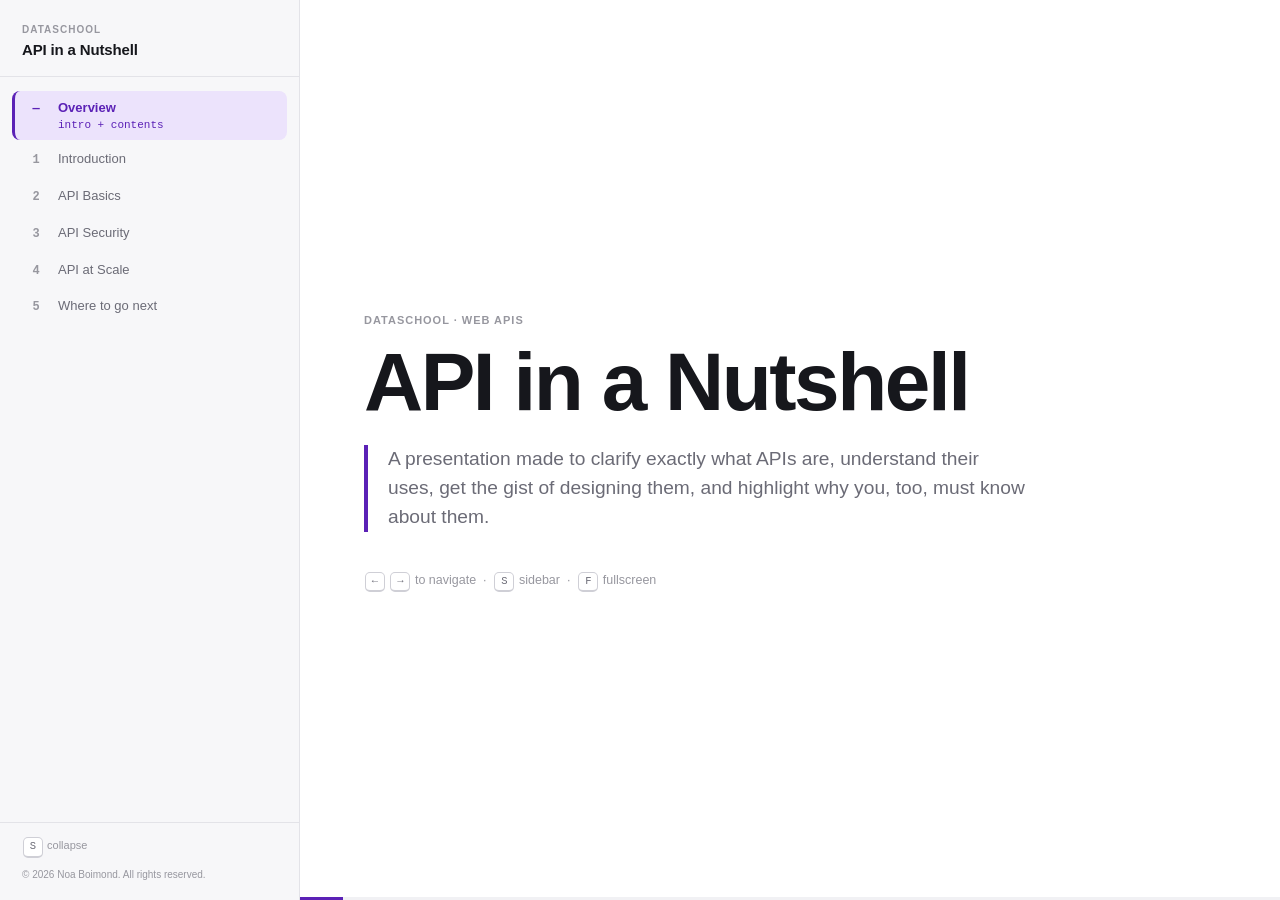
==== commit 920d75ec: "side bar footer" ====
--- a/frontend/index.html
+++ b/frontend/index.html
@@ -23,6 +23,11 @@
     <nav class="sidebar__nav" id="sidebar-nav"></nav>
     <div class="sidebar__foot">
       <p class="sidebar__hint"><kbd>S</kbd> collapse</p>
+      <!-- The year is written here as well as filled by main.js: the deck is
+           opened straight off the disk as often as off a server, and a byline
+           that reads "©  Noa Boimond" because a script did not run is worse
+           than one that is a year behind. main.js overwrites it on boot. -->
+      <p class="sidebar__note">&copy; <span data-year></span> Noa Boimond. All rights reserved.</p>
     </div>
   </aside>
 
@@ -1649,8 +1654,15 @@
 
         <div class="split split--vcenter split--more">
           <div class="split__pane">
+            <!-- The second point is the deck's only way out to the
+                 playground — nothing else links to it. New tab on purpose:
+                 the deck is mid-talk behind this, and the playground's own
+                 "back to the deck" link carries no hash, so returning
+                 through it would land the room on slide 1. -->
             <ul class="points">
               <li>What if I told you this was only the beginning? <strong>There is a great deal more to learn about APIs</strong>.</li>
+              <li>Would you rather poke at one than read about one? The <a class="points__link" href="playground.html" target="_blank" rel="noopener noreferrer">Playground&nbsp;&#8599;</a> is the live panels from earlier with nothing decided in advance &mdash; <strong>your verb, your endpoint, your body</strong>, sent against this talk&rsquo;s own API.</li>
+              <li>Still want more? I've made a public version of the repository here: <a class="points__link" href="https://github.com/Nohalito/API-in-a-Nutshell", target="_blank">API-in-a-Nutshell&nbsp;&#8599;</a> </li>
             </ul>
 
             <div class="reflist">
--- a/frontend/css/style.css
+++ b/frontend/css/style.css
@@ -224,6 +224,24 @@
   font-size: 11px;
   color: var(--text-tertiary);
   white-space: nowrap;
+}
+
+/* The byline under the hint. A notch smaller than the key hint above it,
+   and the same tertiary grey, because it is the one thing in the sidebar
+   that is neither a control nor a place: it should be findable by anyone
+   looking for it and invisible to a room watching the slides.
+
+   No nowrap, unlike the hint: the hint is three characters and a key cap,
+   this is a sentence, and at 300px minus the foot's padding it sits on
+   one line with room to spare — but a longer name or a wider letter should
+   wrap rather than push the sidebar's scrollbar out. Nothing else is
+   needed for the collapsed and narrow states: both hide .sidebar__foot
+   whole, so this goes with it. */
+.sidebar__note {
+  margin: 10px 0 0;
+  font-size: 10px;
+  line-height: 1.45;
+  color: var(--text-tertiary);
 }
 
 /* --- collapsed state: numbers only --- */
@@ -536,11 +554,11 @@
    46% so that a wide, short window cannot let the picture take the half
    of the row the words are standing in. */
 .thanks__meme {
-  width: min(46%, clamp(200px, 68vh, 700px));
+  width: min(46%, clamp(200px, 68vh, 600px));
 }
 
 .thanks__meme .figure__img {
-  width: 100%;
+  width: 95%;
   max-height: none;
 }
 
@@ -922,10 +940,13 @@
        short ordered set", and the agenda and the HTTP methods both say
        it that way.
 
-       These are the only anchors in the whole deck, so there is no link
-       style to inherit and no reset to fall back on: without the rules
-       below they would render as browser blue, which belongs to no
-       family here. They take the slide's own accent instead, on the
+       These three and the playground link in the pane beside them are
+       the only anchors in the whole deck, so there is no link style to
+       inherit and no reset to fall back on: without the rules below they
+       would render as browser blue, which belongs to no family here.
+       .points__link is the other one, and it borrows this treatment
+       rather than inventing a second. They take the slide's own accent
+       instead of the browser's, on the
        underline rather than on the text, so the label keeps full
        contrast against white and the colour is carried by a line that
        is allowed to be thin. --- */
@@ -2678,6 +2699,26 @@
   background: var(--surface-sunk);
   color: var(--text);
 }
+
+/* The way out to the playground, and the only anchor in the deck that is
+   not in the reading list below it. Styled as .reflist__link is — accent
+   on the underline rather than on the text, so the label keeps its full
+   contrast and the colour is carried by a line thin enough to take it —
+   but with no size of its own: this link is a phrase inside a sentence,
+   not the head of an entry, and setting it would break the line it sits
+   in. Weight is the only thing it adds, which is what an anchor buried
+   mid-sentence needs to be findable from the back of the room. */
+.points__link {
+  font-weight: 600;
+  color: var(--text);
+  text-decoration: underline;
+  text-decoration-color: var(--accent-fg);
+  text-decoration-thickness: 2px;
+  text-underline-offset: 3px;
+}
+
+.points__link:hover,
+.points__link:focus-visible { color: var(--accent-fg); }
 
 
 /* --- a labelled cluster of points, so several groups can share one
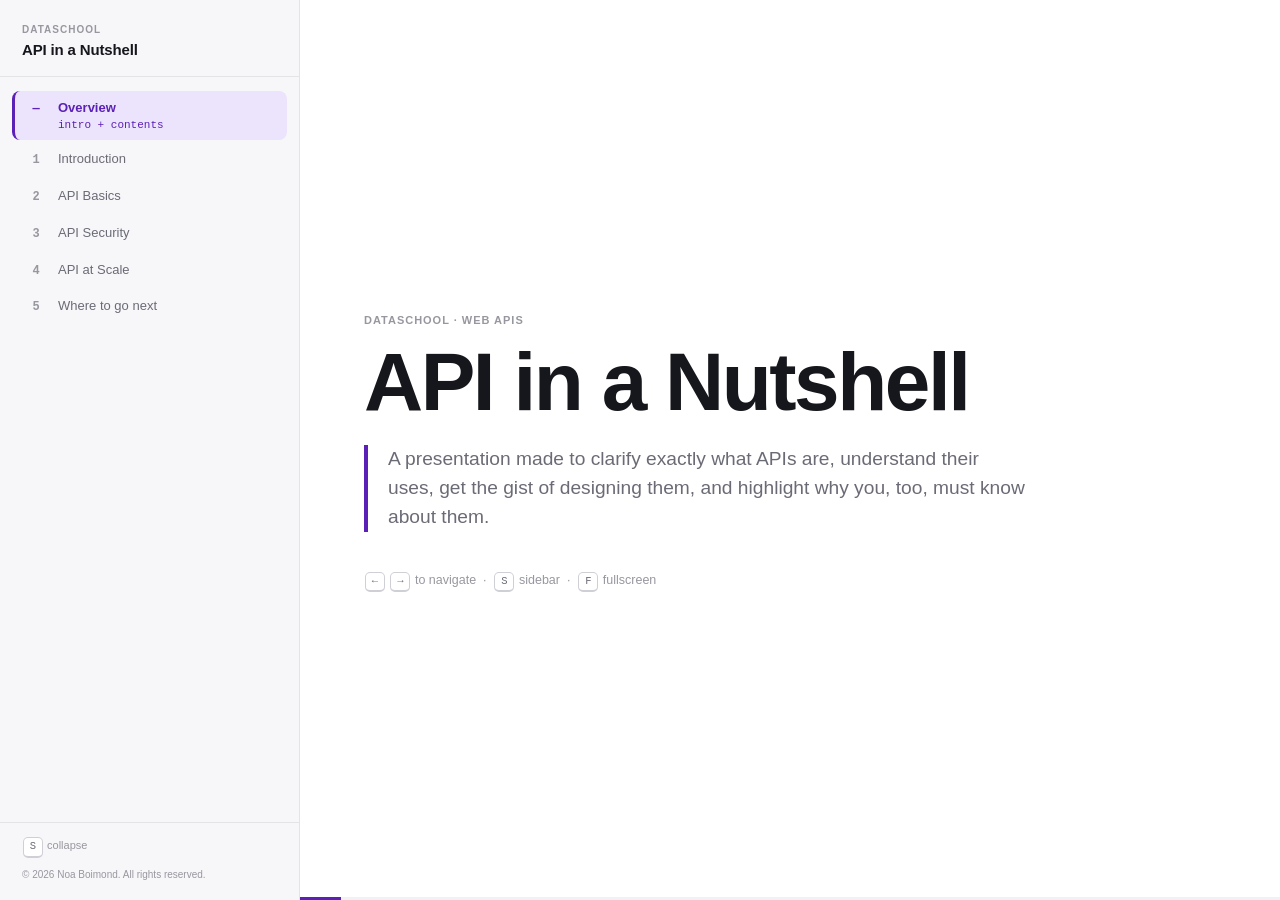
==== commit 5efacbab: "Naming convention + ref" ====
--- a/frontend/index.html
+++ b/frontend/index.html
@@ -14,6 +14,10 @@
        the [data-section] slides below, so the deck stays the single
        source of truth. An entry jumps to the axis slide that opens
        its section; everything else in the deck is keyboard-only.
+
+       The two slides ahead of the first axis carry data-nav-group
+       instead. All it decides is whether the unnumbered "Overview"
+       entry exists at all, so it is on those two and on nothing else.
        ============================================================ -->
   <aside class="sidebar" id="sidebar" aria-label="Table of contents">
     <div class="sidebar__head">
@@ -23,10 +27,6 @@
     <nav class="sidebar__nav" id="sidebar-nav"></nav>
     <div class="sidebar__foot">
       <p class="sidebar__hint"><kbd>S</kbd> collapse</p>
-      <!-- The year is written here as well as filled by main.js: the deck is
-           opened straight off the disk as often as off a server, and a byline
-           that reads "©  Noa Boimond" because a script did not run is worse
-           than one that is a year behind. main.js overwrites it on boot. -->
       <p class="sidebar__note">&copy; <span data-year></span> Noa Boimond. All rights reserved.</p>
     </div>
   </aside>
@@ -67,14 +67,14 @@
           </div>
           <ul class="points">
             <li>I'm pretty fond of the coding environment.</li>
-            <li>To allow other avoiding the troubles I faced when learning it myself.</li>
+            <li>To allow others to avoid the troubles I faced when learning it myself.</li>
           </ul>
         </div>
       </div>
     </section>
 
     <!-- ---------- 3. Axis: Introduction ---------- -->
-    <section class="slide slide--toc" data-nav-group="overview" data-family="foundations"
+    <section class="slide slide--toc" data-family="foundations"
              data-section="1" data-title="Introduction">
       <div class="slide__inner">
         <h2 class="slide__title">Introduction</h2>
@@ -91,21 +91,21 @@
             <span class="toc__num">2</span>
             <span class="toc__body">
               <span class="toc__label">API Basics <span class="toc__flag">the core</span></span>
-              <span class="toc__desc">Anatomy of a request and response, then the styles that reshape them</span>
+              <span class="toc__desc">The styles that shape them, and the anatomy of a request and response</span>
             </span>
           </li>
           <li class="toc__item" data-family="contract">
             <span class="toc__num">3</span>
             <span class="toc__body">
               <span class="toc__label">API Security</span>
-              <span class="toc__desc">The contract's clauses, then who you are and what you may do</span>
+              <span class="toc__desc">Who you are, what you may do, and the headers that prove both</span>
             </span>
           </li>
           <li class="toc__item" data-family="horizon">
             <span class="toc__num">4</span>
             <span class="toc__body">
               <span class="toc__label">API at Scale</span>
-              <span class="toc__desc">Caching, load balancing and more</span>
+              <span class="toc__desc">The contract's ceilings, then the infrastructure that absorbs the load</span>
             </span>
           </li>
           <li class="toc__item" data-family="next">
@@ -119,10 +119,14 @@
       </div>
     </section>
 
-    <!-- ---------- 4. Kesako? ---------- -->
-    <section class="slide slide--concepts" data-nav-group="overview" data-family="foundations">
-      <div class="slide__inner">
-        <h2 class="slide__title">API, Kesako?</h2>
+    <!-- ---------- 4. What's API, Question? ---------- -->
+    <section class="slide slide--concepts" data-family="foundations">
+      <div class="slide__inner">
+        <div class="slide__titlerow">
+          <h2 class="slide__title">What's API, Question?</h2>
+          <!-- Decorative, and a joke the slide never refers to. -->
+          <img class="slide__title-art slide__title-art--circle" src="assets/rocky.jpg" alt="">
+        </div>
         <!-- The cards this slide used to build in markup, supplied as one
              drawing instead: the layout wanted arrows and branch lines that
              HTML makes expensive and a drawing makes free. Title still lives
@@ -134,7 +138,7 @@
     </section>
 
     <!-- ---------- 5. Prerequisites: HTTP Request ---------- -->
-    <section class="slide slide--split" data-nav-group="overview" data-family="foundations">
+    <section class="slide" data-family="foundations">
       <div class="slide__inner">
         <h2 class="slide__title">Prerequisites: HTTP Request</h2>
         <p class="slide__lede slide__lede--wide">
@@ -230,7 +234,7 @@
          on. The one step swaps the TCP/IP diagram for the portal one —
          the layers vanish and the two Application boxes talk straight
          through, which is the "trusts the layers below" line beside it. -->
-    <section class="slide slide--split" data-nav-group="overview" data-family="foundations" data-steps="1">
+    <section class="slide" data-family="foundations" data-steps="1">
       <div class="slide__inner">
         <h2 class="slide__title">Prerequisites: JSON &amp; TCP/IP</h2>
 
@@ -309,7 +313,7 @@
     </section>
 
     <!-- ---------- 7. Axis: API Basics ---------- -->
-    <section class="slide slide--toc" data-nav-group="overview" data-family="anatomy"
+    <section class="slide slide--toc" data-family="anatomy"
              data-section="2" data-title="API Basics">
       <div class="slide__inner">
         <h2 class="slide__title">API Basics</h2>
@@ -326,21 +330,21 @@
             <span class="toc__num">2</span>
             <span class="toc__body">
               <span class="toc__label">API Basics <span class="toc__flag">the core</span></span>
-              <span class="toc__desc">Anatomy of a request and response, then the styles that reshape them</span>
+              <span class="toc__desc">The styles that shape them, and the anatomy of a request and response</span>
             </span>
           </li>
           <li class="toc__item" data-family="contract">
             <span class="toc__num">3</span>
             <span class="toc__body">
               <span class="toc__label">API Security</span>
-              <span class="toc__desc">The contract's clauses, then who you are and what you may do</span>
+              <span class="toc__desc">Who you are, what you may do, and the headers that prove both</span>
             </span>
           </li>
           <li class="toc__item" data-family="horizon">
             <span class="toc__num">4</span>
             <span class="toc__body">
               <span class="toc__label">API at Scale</span>
-              <span class="toc__desc">Caching, load balancing and more</span>
+              <span class="toc__desc">The contract's ceilings, then the infrastructure that absorbs the load</span>
             </span>
           </li>
           <li class="toc__item" data-family="next">
@@ -355,7 +359,7 @@
     </section>
 
     <!-- ---------- 8. API Styles ---------- -->
-    <section class="slide slide--styles" data-nav-group="overview" data-family="anatomy">
+    <section class="slide slide--styles" data-family="anatomy" data-steps="2">
       <div class="slide__inner">
         <h2 class="slide__title">API Styles</h2>
         <p class="slide__lede slide__lede--wide">
@@ -363,14 +367,21 @@
         </p>
 
         <div class="tabs">
-          <input class="tabs__radio" type="radio" name="api-style" id="style-rest" checked>
-          <input class="tabs__radio" type="radio" name="api-style" id="style-graphql">
-          <input class="tabs__radio" type="radio" name="api-style" id="style-grpc">
-
+
+          <!-- A position strip rather than a control, the same as slide 20's:
+               the three pages turn on the deck's own right arrow through
+               data-steps="2" on the section, and nothing here is clicked.
+               Spans rather than labels because the radios they used to drive
+               are gone — data-step is the one thing that says which panel is
+               showing, so there is nothing for a label to point at.
+
+               Not aria-hidden, unlike slide 20's strip: those cards each
+               carry their own <h3>, where these panels do not, so this bar
+               is the only place the panel on screen is named. -->
           <div class="tabs__bar">
-            <label class="tabs__tab" for="style-rest">REST</label>
-            <label class="tabs__tab" for="style-graphql">GraphQL</label>
-            <label class="tabs__tab" for="style-grpc">gRPC</label>
+            <span class="tabs__tab tabs__tab--1">REST</span>
+            <span class="tabs__tab tabs__tab--2">GraphQL</span>
+            <span class="tabs__tab tabs__tab--3">gRPC</span>
           </div>
 
           <div class="tabs__body">
@@ -465,7 +476,7 @@
     </section>
 
     <!-- ---------- 9. Request & Response ---------- -->
-    <section class="slide slide--anatomy" data-nav-group="overview" data-family="anatomy">
+    <section class="slide" data-family="anatomy">
       <div class="slide__inner">
         <div class="rr">
           <input class="rr__radio" type="radio" name="rr-method" id="rr-get" checked>
@@ -757,7 +768,7 @@
          data-role are what live.js reads, so neither side has to guess at
          the other's names. -->
 
-    <section class="slide slide--anatomy" data-nav-group="overview" data-family="anatomy">
+    <section class="slide" data-family="anatomy">
       <div class="slide__inner">
         <div class="rr rr--call">
           <input class="rr__radio" type="radio" name="call-method" id="call-get" value="get" checked>
@@ -851,7 +862,7 @@
          A carousel the deck already knows how to drive: four cards in one
          grid cell, data-steps="3" so the right arrow walks them before it
          leaves the slide. Ordered as the plan lists the files. -->
-    <section class="slide slide--features" data-nav-group="overview" data-family="anatomy" data-steps="3">
+    <section class="slide slide--features" data-family="anatomy" data-steps="3">
       <div class="slide__inner">
         <h2 class="slide__title">Features</h2>
         <p class="slide__lede slide__lede--wide">
@@ -864,13 +875,13 @@
             <article class="carousel__card carousel__card--1">
               <div class="carousel__text">
                 <h3 class="carousel__name">Idempotency</h3>
-                <blockquote class="carousel__quote">Ask twice, get the same answer &mdash; and leave the world in the same state.</blockquote>
+                <blockquote class="carousel__quote">Ask twice, get the same answer, it's simply fantastic! &mdash; &ldquo;Say that again?&rdquo;.</blockquote>
               </div>
               <figure class="figure figure--centered">
                 <img class="figure__img" src="assets/idempotency.png" alt="A client and a server on a sequence diagram. The client sends GET /users=123 and the server returns the object; the client repeats the very same request and the server still returns the same user 123.">
               </figure>
             </article>
-            
+
             <article class="carousel__card carousel__card--2">
               <div class="carousel__text">
                 <h3 class="carousel__name">Versioning</h3>
@@ -916,7 +927,7 @@
     </section>
 
     <!-- ---------- 12. Axis: API Security ---------- -->
-    <section class="slide slide--toc" data-nav-group="overview" data-family="contract"
+    <section class="slide slide--toc" data-family="contract"
              data-section="3" data-title="API Security">
       <div class="slide__inner">
         <h2 class="slide__title">API Security</h2>
@@ -933,21 +944,21 @@
             <span class="toc__num">2</span>
             <span class="toc__body">
               <span class="toc__label">API Basics <span class="toc__flag">the core</span></span>
-              <span class="toc__desc">Anatomy of a request and response, then the styles that reshape them</span>
+              <span class="toc__desc">The styles that shape them, and the anatomy of a request and response</span>
             </span>
           </li>
           <li class="toc__item toc__item--current" data-family="contract">
             <span class="toc__num">3</span>
             <span class="toc__body">
               <span class="toc__label">API Security</span>
-              <span class="toc__desc">The contract's clauses, then who you are and what you may do</span>
+              <span class="toc__desc">Who you are, what you may do, and the headers that prove both</span>
             </span>
           </li>
           <li class="toc__item" data-family="horizon">
             <span class="toc__num">4</span>
             <span class="toc__body">
               <span class="toc__label">API at Scale</span>
-              <span class="toc__desc">Caching, load balancing and more</span>
+              <span class="toc__desc">The contract's ceilings, then the infrastructure that absorbs the load</span>
             </span>
           </li>
           <li class="toc__item" data-family="next">
@@ -962,7 +973,7 @@
     </section>
 
     <!-- ---------- 13. What about security? ---------- -->
-    <section class="slide slide--split" data-nav-group="overview" data-family="contract">
+    <section class="slide" data-family="contract">
       <div class="slide__inner">
         <h2 class="slide__title">What about security ?</h2>
 
@@ -1023,7 +1034,7 @@
          beside it; .split--dense drops the rule column so the two boxes
          of a page sit side by side, and .split__full carries the heading
          that used to be a column heading across both of them. -->
-    <section class="slide slide--split" data-nav-group="overview" data-family="contract">
+    <section class="slide" data-family="contract">
       <div class="slide__inner">
         <div class="slide__titlerow">
           <h2 class="slide__title">Methods and Framework</h2>
@@ -1102,7 +1113,7 @@
     <!-- ---------- 15. Methods and Framework (2/2) ----------
          No lede: the framing was made on the page before, and this one
          opens straight on its own question. -->
-    <section class="slide slide--split" data-nav-group="overview" data-family="contract">
+    <section class="slide" data-family="contract">
       <div class="slide__inner">
         <div class="slide__titlerow">
           <h2 class="slide__title">Methods and Framework</h2>
@@ -1210,7 +1221,7 @@
          No credential is stored in this file. The appid box starts empty
          and is a password field, so a projector shows bullets; the value
          is read at the moment of the call and written nowhere else. -->
-    <section class="slide slide--live" data-nav-group="overview" data-family="contract">
+    <section class="slide" data-family="contract">
       <div class="slide__inner">
         <div class="rr rr--call rr--key">
 
@@ -1244,6 +1255,12 @@
                   <p class="call__hint">
                     Only the two boxed parts are editable. The key is a password field &mdash; the room sees bullets, the call sends the value.
                   </p>
+                  <div class="spoiler">
+                    <p class="spoiler__label">Key for this demo</p>
+                    <code class="spoiler__value" data-spoiler-value>b16468ef6583a4c63b0f9558259dd0a5</code>
+                    <button class="spoiler__btn" type="button" data-action="reveal" aria-pressed="false">Reveal</button>
+                    <button class="spoiler__btn" type="button" data-action="copy">Copy</button>
+                  </div>
                   <div class="field field--headers">
 <pre class="field__value">Accept: application/json</pre>
                   </div>
@@ -1269,7 +1286,7 @@
 <pre class="field__value" data-out="headers">Content-Type: application/json</pre>
                   </div>
                   <div class="field field--body">
-<pre class="field__value" data-out="body">Send it once with the key box empty. That 401 is the previous slide, live.
+<pre class="field__value" data-out="body">Send it once with the key box empty. That 401 is the flashcard that opened this section, live.
 
 Then paste the key and send it again.</pre>
                   </div>
@@ -1296,7 +1313,7 @@
          not in the page, not in storage. The Authorization line below is
          rewritten with a truncated copy once there is one, because a box
          that claims to send a header has to show the header it sends. -->
-    <section class="slide slide--live" data-nav-group="overview" data-family="contract">
+    <section class="slide" data-family="contract">
       <div class="slide__inner">
         <div class="rr rr--call rr--jwt">
           <input class="rr__radio" type="radio" name="jwt-step" id="jwt-1" value="1" checked>
@@ -1364,7 +1381,7 @@
 }</textarea>
                   </div>
                   <p class="call__hint">
-                    dummyjson&rsquo;s own demo account. Break the password on purpose and the next slide&rsquo;s 401 arrives on cue.
+                    dummyjson&rsquo;s own demo account. Break the password on purpose and the login is refused right here, before there is any token to carry.
                   </p>
                 </div>
 
@@ -1406,7 +1423,7 @@
 <pre class="field__value" data-out="headers">Content-Type: application/json</pre>
                   </div>
                   <div class="field field--body">
-<pre class="field__value" data-out="body">Press Send. With no credential at all, the door stays shut &mdash; and the number on it is the one from the flashcard two slides back.</pre>
+<pre class="field__value" data-out="body">Press Send. With no credential at all, the door stays shut &mdash; and the number on it is the one from the flashcard that opened this section.</pre>
                   </div>
                 </div>
 
@@ -1438,7 +1455,7 @@
     </section>
 
     <!-- ---------- 18. Axis: API at Scale ---------- -->
-    <section class="slide slide--toc" data-nav-group="overview" data-family="horizon"
+    <section class="slide slide--toc" data-family="horizon"
              data-section="4" data-title="API at Scale">
       <div class="slide__inner">
         <h2 class="slide__title">API at Scale</h2>
@@ -1455,21 +1472,21 @@
             <span class="toc__num">2</span>
             <span class="toc__body">
               <span class="toc__label">API Basics <span class="toc__flag">the core</span></span>
-              <span class="toc__desc">Anatomy of a request and response, then the styles that reshape them</span>
+              <span class="toc__desc">The styles that shape them, and the anatomy of a request and response</span>
             </span>
           </li>
           <li class="toc__item" data-family="contract">
             <span class="toc__num">3</span>
             <span class="toc__body">
               <span class="toc__label">API Security</span>
-              <span class="toc__desc">The contract's clauses, then who you are and what you may do</span>
+              <span class="toc__desc">Who you are, what you may do, and the headers that prove both</span>
             </span>
           </li>
           <li class="toc__item toc__item--current" data-family="horizon">
             <span class="toc__num">4</span>
             <span class="toc__body">
               <span class="toc__label">API at Scale</span>
-              <span class="toc__desc">Caching, load balancing and more</span>
+              <span class="toc__desc">The contract's ceilings, then the infrastructure that absorbs the load</span>
             </span>
           </li>
           <li class="toc__item" data-family="next">
@@ -1484,7 +1501,7 @@
     </section>
 
     <!-- ---------- 19. And for performance? ---------- -->
-    <section class="slide slide--split" data-nav-group="overview" data-family="horizon">
+    <section class="slide" data-family="horizon">
       <div class="slide__inner">
         <div class="slide__titlerow">
           <h2 class="slide__title">And for performance ?</h2>
@@ -1546,7 +1563,7 @@
          the right arrow turns the page through data-steps="1". The strip
          on top of the box is what it always was to look at — it just no
          longer waits to be clicked. -->
-    <section class="slide slide--infra" data-nav-group="overview" data-family="horizon" data-steps="1">
+    <section class="slide" data-family="horizon" data-steps="1">
       <div class="slide__inner">
         <h2 class="slide__title">Infrastructure Best Practices</h2>
         <p class="slide__lede slide__lede--wide">
@@ -1601,7 +1618,7 @@
     </section>
 
     <!-- ---------- 21. Axis: Where to go next ---------- -->
-    <section class="slide slide--toc" data-nav-group="overview" data-family="next"
+    <section class="slide slide--toc" data-family="next"
              data-section="5" data-title="Where to go next">
       <div class="slide__inner">
         <h2 class="slide__title">Where to go next</h2>
@@ -1618,21 +1635,21 @@
             <span class="toc__num">2</span>
             <span class="toc__body">
               <span class="toc__label">API Basics <span class="toc__flag">the core</span></span>
-              <span class="toc__desc">Anatomy of a request and response, then the styles that reshape them</span>
+              <span class="toc__desc">The styles that shape them, and the anatomy of a request and response</span>
             </span>
           </li>
           <li class="toc__item" data-family="contract">
             <span class="toc__num">3</span>
             <span class="toc__body">
               <span class="toc__label">API Security</span>
-              <span class="toc__desc">The contract's clauses, then who you are and what you may do</span>
+              <span class="toc__desc">Who you are, what you may do, and the headers that prove both</span>
             </span>
           </li>
           <li class="toc__item" data-family="horizon">
             <span class="toc__num">4</span>
             <span class="toc__body">
               <span class="toc__label">API at Scale</span>
-              <span class="toc__desc">Caching, load balancing and more</span>
+              <span class="toc__desc">The contract's ceilings, then the infrastructure that absorbs the load</span>
             </span>
           </li>
           <li class="toc__item toc__item--current" data-family="next">
@@ -1648,7 +1665,7 @@
 
     <!-- ---------- 22. The tip of the iceberg ---------- -->
 
-    <section class="slide slide--more" data-nav-group="overview" data-family="next">
+    <section class="slide slide--more" data-family="next">
       <div class="slide__inner">
         <h2 class="slide__title">The tip of the iceberg</h2>
 
@@ -1662,7 +1679,7 @@
             <ul class="points">
               <li>What if I told you this was only the beginning? <strong>There is a great deal more to learn about APIs</strong>.</li>
               <li>Would you rather poke at one than read about one? The <a class="points__link" href="playground.html" target="_blank" rel="noopener noreferrer">Playground&nbsp;&#8599;</a> is the live panels from earlier with nothing decided in advance &mdash; <strong>your verb, your endpoint, your body</strong>, sent against this talk&rsquo;s own API.</li>
-              <li>Still want more? I've made a public version of the repository here: <a class="points__link" href="https://github.com/Nohalito/API-in-a-Nutshell", target="_blank">API-in-a-Nutshell&nbsp;&#8599;</a> </li>
+              <li>Still want more? I've made a public version of the repository here: <a class="points__link" href="https://github.com/Nohalito/API-in-a-Nutshell" target="_blank" rel="noopener noreferrer">API-in-a-Nutshell&nbsp;&#8599;</a></li>
             </ul>
 
             <div class="reflist">
@@ -1713,7 +1730,7 @@
 
          Every joke in the meme is a callback — programs not meant to
          communicate is slide 4, REST and HTTP requests are 5 and 8, the
-         200 KB of JSON is 6, the 200 response carrying a 400 is slide 9's
+         200 KB of JSON is 6, the 200 response carrying a 400 is slide 5's
          status table, the gateways and service meshes are slide 20, and
          the API key is 14 and 16. Which is exactly why it is here and not
          earlier: at the front of the deck it is a joke about material the
@@ -1722,7 +1739,7 @@
          No title and no sidebar entry of its own — it belongs to the
          closing section, and the progress bar reaching its right edge is
          the only marker the end of the deck needs. -->
-    <section class="slide slide--thanks" data-nav-group="overview" data-family="next">
+    <section class="slide slide--thanks" data-family="next">
       <div class="slide__inner">
         <div class="thanks__words">
           <h2 class="thanks__title">Thanks</h2>
@@ -1732,6 +1749,389 @@
         <figure class="figure figure--centered thanks__meme">
           <img class="figure__img" src="assets/STOP-DOING-API.jpg" alt="A parody of the &quot;STOP DOING MATH&quot; copypasta, retitled STOP DOING API. Its complaints: programs were not supposed to communicate; years of REST yet no real-world use found for HTTP requests; wanted to read a file anyway, we had a tool for that and it was called a function call; and &quot;yes please give me 200 KB of JSON, please give me another 200 KB of it&quot; — statements dreamed up by the utterly deranged. Then: LOOK at what microservices have been demanding your respect for all this time, with all the gateways and service meshes we built for them. (This is REAL SOFTWARE, done by REAL ENGINEERS) — three boxed exhibits follow, each answered by a row of red question marks: an API announcing &quot;Apps Please Integrate&quot;, a GET /api/v73/users/42/profile?include=preferences,permissions,settings, and an HTTP/1.1 200 response whose body reads status 400, Bad Request. At the foot, &quot;Hello I would like&quot; a wall of binary &quot;API Key please&quot;, over the caption: They have played us for absolute fools.">
         </figure>
+      </div>
+    </section>
+
+    <!-- ---------- 24. References ---------- -->
+
+    <section class="slide slide--refs" data-family="next">
+      <div class="slide__inner">
+        <h2 class="slide__title">References</h2>
+        <p class="slide__lede slide__lede--wide">
+          Everything I read, watched and borrowed from while putting this together.
+        </p>
+
+        <div class="refs">
+
+          <!-- ----- video ----- -->
+          <section class="refs__group">
+            <h3 class="refs__group-title">Video</h3>
+            <div class="refs__cats">
+
+              <div class="refs__cat">
+                <h4 class="refs__cat-title">Authentication &amp; security</h4>
+                <ul class="refs__items">
+                  <li class="refs__item">
+                    <a class="refs__link" href="https://www.youtube.com/watch?v=iX8g4LqF8p8" target="_blank" rel="noopener noreferrer">7 Authentication Concepts Every Developer Should Know</a>
+                    <span class="refs__where">youtube.com</span>
+                  </li>
+                  <li class="refs__item">
+                    <a class="refs__link" href="https://www.youtube.com/watch?v=6WZ6S-qmtqY" target="_blank" rel="noopener noreferrer">12 Tips for API Security</a>
+                    <span class="refs__where">ByteByteGo</span>
+                  </li>
+                  <li class="refs__item">
+                    <a class="refs__link" href="https://www.youtube.com/watch?v=OvufRkoD-D0" target="_blank" rel="noopener noreferrer">System Design Interview &ndash; BIGGEST Mistakes to Avoid</a>
+                    <span class="refs__where">youtube.com</span>
+                  </li>
+                </ul>
+              </div>
+
+              <div class="refs__cat">
+                <h4 class="refs__cat-title">System design</h4>
+                <ul class="refs__items">
+                  <li class="refs__item">
+                    <a class="refs__link" href="https://www.youtube.com/watch?v=oYxTTirKY8M" target="_blank" rel="noopener noreferrer">System Design Explained: APIs, Databases, Caching, CDNs, Load Balancing &amp; Production Infra</a>
+                    <span class="refs__where">youtube.com</span>
+                  </li>
+                  <li class="refs__item">
+                    <a class="refs__link" href="https://www.youtube.com/watch?v=F2FmTdLtb_4" target="_blank" rel="noopener noreferrer">System Design Concepts Course and Interview Prep</a>
+                    <span class="refs__where">youtube.com</span>
+                  </li>
+                  <li class="refs__item">
+                    <a class="refs__link" href="https://www.youtube.com/watch?v=BTjxUS_PylA" target="_blank" rel="noopener noreferrer">8 Most Important System Design Concepts You Should Know</a>
+                    <span class="refs__where">youtube.com</span>
+                  </li>
+                </ul>
+              </div>
+
+              <div class="refs__cat">
+                <h4 class="refs__cat-title">Protocols &amp; patterns</h4>
+                <ul class="refs__items">
+                  <li class="refs__item">
+                    <a class="refs__link" href="https://www.youtube.com/watch?v=hltLrjabkiY" target="_blank" rel="noopener noreferrer">API Explained</a>
+                    <span class="refs__where">ByteByteGo</span>
+                  </li>
+                  <li class="refs__item">
+                    <a class="refs__link" href="https://www.youtube.com/watch?v=4vLxWqE94l4" target="_blank" rel="noopener noreferrer">Top 9 API Protocols</a>
+                    <span class="refs__where">ByteByteGo</span>
+                  </li>
+                  <li class="refs__item">
+                    <a class="refs__link" href="https://www.youtube.com/watch?v=_gQaygjm_hg" target="_blank" rel="noopener noreferrer">Design Effective APIs</a>
+                    <span class="refs__where">ByteByteGo</span>
+                  </li>
+                  <li class="refs__item">
+                    <a class="refs__link" href="https://www.youtube.com/watch?v=qquIJ1Ivusg" target="_blank" rel="noopener noreferrer">Types of API Testing</a>
+                    <span class="refs__where">ByteByteGo</span>
+                  </li>
+                  <li class="refs__item">
+                    <a class="refs__link" href="https://www.youtube.com/watch?v=6ULyxuHKxg8" target="_blank" rel="noopener noreferrer">API Gateway</a>
+                    <span class="refs__where">ByteByteGo</span>
+                  </li>
+                </ul>
+              </div>
+
+              <div class="refs__cat">
+                <h4 class="refs__cat-title">HATEOAS &amp; REST</h4>
+                <ul class="refs__items">
+                  <li class="refs__item">
+                    <a class="refs__link" href="https://www.youtube.com/watch?v=NK3HNEwDXUk" target="_blank" rel="noopener noreferrer">HATEOAS</a>
+                    <span class="refs__where">Java Brains</span>
+                  </li>
+                  <li class="refs__item">
+                    <a class="refs__link" href="https://www.youtube.com/watch?v=HNTSrytKCoQ" target="_blank" rel="noopener noreferrer">HATEOAS &mdash; Web APIs are not RESTful</a>
+                    <span class="refs__where">Kiki&rsquo;s Bytes</span>
+                  </li>
+                </ul>
+              </div>
+
+              <div class="refs__cat">
+                <h4 class="refs__cat-title">Channels</h4>
+                <ul class="refs__items">
+                  <li class="refs__item">
+                    <a class="refs__link" href="https://www.youtube.com/@ByteByteGo/videos" target="_blank" rel="noopener noreferrer">ByteByteGo</a>
+                    <span class="refs__note">System design and API videos. Much of this deck&rsquo;s knowledge is theirs.</span>
+                    <span class="refs__where">youtube.com/@ByteByteGo</span>
+                  </li>
+                </ul>
+              </div>
+
+            </div>
+          </section>
+
+          <!-- ----- written ----- -->
+          <section class="refs__group">
+            <h3 class="refs__group-title">Guides &amp; articles</h3>
+            <div class="refs__cats">
+
+              <div class="refs__cat">
+                <h4 class="refs__cat-title">Fundamentals</h4>
+                <ul class="refs__items">
+                  <li class="refs__item">
+                    <a class="refs__link" href="https://www.abstractapi.com/guides/api-glossary/types-of-api" target="_blank" rel="noopener noreferrer">Types of API</a>
+                    <span class="refs__where">abstractapi.com</span>
+                  </li>
+                  <li class="refs__item">
+                    <a class="refs__link" href="https://www.geeksforgeeks.org/blogs/api-design-roadmap/" target="_blank" rel="noopener noreferrer">API Design Roadmap</a>
+                    <span class="refs__where">geeksforgeeks.org</span>
+                  </li>
+                  <li class="refs__item">
+                    <a class="refs__link" href="https://thisvsthat.io/api-vs-url" target="_blank" rel="noopener noreferrer">API vs URL</a>
+                    <span class="refs__where">thisvsthat.io</span>
+                  </li>
+                </ul>
+              </div>
+
+              <div class="refs__cat">
+                <h4 class="refs__cat-title">Full course</h4>
+                <ul class="refs__items">
+                  <li class="refs__item">
+                    <a class="refs__link" href="https://api101.org/en" target="_blank" rel="noopener noreferrer">API 101</a>
+                    <span class="refs__note">A beginner course covering JSON, calls and responses, REST patterns, authentication (401 vs 403, API keys, OAuth) and webhooks vs polling.</span>
+                    <span class="refs__where">api101.org</span>
+                  </li>
+                </ul>
+              </div>
+
+              <div class="refs__cat">
+                <h4 class="refs__cat-title">Caching &amp; CDNs</h4>
+                <ul class="refs__items">
+                  <li class="refs__item">
+                    <a class="refs__link" href="https://medium.com/@yaroslavzhbankov/caching-essentials-types-strategies-and-best-practices-459493cc47d9" target="_blank" rel="noopener noreferrer">Caching Essentials: Types, Strategies, and Best Practices</a>
+                    <span class="refs__where">medium.com &middot; Yaroslav Zhbankov</span>
+                  </li>
+                  <li class="refs__item">
+                    <a class="refs__link" href="https://www.reddit.com/r/devops/comments/cilwcb/how_cdn_works_help_me_to_understand_the_big/" target="_blank" rel="noopener noreferrer">How CDN Works? Help me understand the big picture</a>
+                    <span class="refs__where">reddit.com/r/devops</span>
+                  </li>
+                </ul>
+              </div>
+
+              <div class="refs__cat">
+                <h4 class="refs__cat-title">WebSockets</h4>
+                <ul class="refs__items">
+                  <li class="refs__item">
+                    <a class="refs__link" href="https://websocket.org/guides/road-to-websockets/" target="_blank" rel="noopener noreferrer">The Road to WebSockets: From HTTP Polling to RFC 6455</a>
+                    <span class="refs__where">websocket.org</span>
+                  </li>
+                </ul>
+              </div>
+
+              <div class="refs__cat">
+                <h4 class="refs__cat-title">Design &amp; performance</h4>
+                <ul class="refs__items">
+                  <li class="refs__item">
+                    <a class="refs__link" href="https://dzone.com/articles/designing-high-performance-apis" target="_blank" rel="noopener noreferrer">Designing High-Performance APIs</a>
+                    <span class="refs__where">dzone.com</span>
+                  </li>
+                </ul>
+              </div>
+
+              <div class="refs__cat">
+                <h4 class="refs__cat-title">Security</h4>
+                <ul class="refs__items">
+                  <li class="refs__item">
+                    <a class="refs__link" href="https://cybelangel.com/blog/api-security-risks/" target="_blank" rel="noopener noreferrer">API Security Risks</a>
+                    <span class="refs__where">cybelangel.com</span>
+                  </li>
+                  <li class="refs__item">
+                    <a class="refs__link" href="https://dev.to/7xmohamed/authentication-explained-when-to-use-basic-bearer-oauth2-jwt-sso-4lc" target="_blank" rel="noopener noreferrer">Authentication Explained: When to Use Basic, Bearer, OAuth2, JWT, SSO</a>
+                    <span class="refs__where">dev.to &middot; 7xMohamed</span>
+                  </li>
+                </ul>
+              </div>
+
+              <div class="refs__cat">
+                <h4 class="refs__cat-title">Data engineering</h4>
+                <ul class="refs__items">
+                  <li class="refs__item">
+                    <a class="refs__link" href="https://seattledataguy.substack.com/p/from-basics-to-challenges-a-data" target="_blank" rel="noopener noreferrer">A Data Engineer&rsquo;s Journey with APIs: From Basics to Challenges</a>
+                    <span class="refs__where">seattledataguy.substack.com</span>
+                  </li>
+                </ul>
+              </div>
+
+            </div>
+          </section>
+
+          <!-- ----- tools ----- -->
+          <section class="refs__group">
+            <h3 class="refs__group-title">Tools &amp; utilities</h3>
+            <div class="refs__cats">
+
+              <div class="refs__cat">
+                <h4 class="refs__cat-title">HTTP &amp; debugging</h4>
+                <ul class="refs__items">
+                  <li class="refs__item">
+                    <a class="refs__link" href="https://stackoverflow.com/questions/14248296/making-http-requests-using-chrome-developer-tools" target="_blank" rel="noopener noreferrer">Making HTTP Requests using Chrome Developer Tools</a>
+                    <span class="refs__where">stackoverflow.com</span>
+                  </li>
+                  <li class="refs__item">
+                    <a class="refs__link" href="https://http.cat/" target="_blank" rel="noopener noreferrer">HTTP Cats</a>
+                    <span class="refs__note">Every status code, as a cat. Slide 5 owes it.</span>
+                    <span class="refs__where">http.cat</span>
+                  </li>
+                </ul>
+              </div>
+
+              <div class="refs__cat">
+                <h4 class="refs__cat-title">Mock &amp; public APIs</h4>
+                <ul class="refs__items">
+                  <li class="refs__item">
+                    <a class="refs__link" href="https://dummyjson.com/" target="_blank" rel="noopener noreferrer">DummyJSON</a>
+                    <span class="refs__note">Free fake REST API &mdash; placeholder JSON for prototyping.</span>
+                    <span class="refs__where">dummyjson.com</span>
+                  </li>
+                  <li class="refs__item">
+                    <a class="refs__link" href="https://catfact.ninja/#/Facts/getRandomFact" target="_blank" rel="noopener noreferrer">Cat Facts API</a>
+                    <span class="refs__where">catfact.ninja</span>
+                  </li>
+                  <li class="refs__item">
+                    <a class="refs__link" href="https://openweathermap.org/" target="_blank" rel="noopener noreferrer">OpenWeather</a>
+                    <span class="refs__note">The real-world API behind slide 16.</span>
+                    <span class="refs__where">openweathermap.org</span>
+                  </li>
+                </ul>
+              </div>
+
+              <div class="refs__cat">
+                <h4 class="refs__cat-title">Design &amp; icons</h4>
+                <ul class="refs__items">
+                  <li class="refs__item">
+                    <a class="refs__link" href="https://www.flaticon.com/" target="_blank" rel="noopener noreferrer">Flaticon</a>
+                    <span class="refs__note">Vector icons and stickers (PNG, SVG, EPS, PSD, CSS).</span>
+                    <span class="refs__where">flaticon.com</span>
+                  </li>
+                  <li class="refs__item">
+                    <a class="refs__link" href="https://openiconlibrary.com/" target="_blank" rel="noopener noreferrer">OpenIconLibrary</a>
+                    <span class="refs__where">openiconlibrary.com</span>
+                  </li>
+                  <li class="refs__item">
+                    <a class="refs__link" href="https://gcpicons.com/" target="_blank" rel="noopener noreferrer">GCP Icons</a>
+                    <span class="refs__note">Official Google Cloud resource icons.</span>
+                    <span class="refs__where">gcpicons.com</span>
+                  </li>
+                  <li class="refs__item">
+                    <a class="refs__link" href="http://imgflip.com/" target="_blank" rel="noopener noreferrer">imgflip</a>
+                    <span class="refs__note">Where most of this deck&rsquo;s memes come from.</span>
+                    <span class="refs__where">imgflip.com</span>
+                  </li>
+                </ul>
+              </div>
+
+              <div class="refs__cat">
+                <h4 class="refs__cat-title">Deployment</h4>
+                <ul class="refs__items">
+                  <li class="refs__item">
+                    <a class="refs__link" href="https://dashboard.render.com/" target="_blank" rel="noopener noreferrer">Render</a>
+                    <span class="refs__note">Where the API the live slides call is deployed.</span>
+                    <span class="refs__where">dashboard.render.com</span>
+                  </li>
+                </ul>
+              </div>
+
+              <div class="refs__cat">
+                <h4 class="refs__cat-title">Directories</h4>
+                <ul class="refs__items">
+                  <li class="refs__item">
+                    <a class="refs__link" href="https://github.com/public-apis/public-apis" target="_blank" rel="noopener noreferrer">Public APIs</a>
+                    <span class="refs__note">A curated list of free and public APIs to practise on.</span>
+                    <span class="refs__where">github.com/public-apis</span>
+                  </li>
+                </ul>
+              </div>
+
+              <div class="refs__cat">
+                <h4 class="refs__cat-title">Official documentation</h4>
+                <ul class="refs__items">
+                  <li class="refs__item">
+                    <a class="refs__link" href="https://fastapi.tiangolo.com/learn/" target="_blank" rel="noopener noreferrer">FastAPI</a>
+                    <span class="refs__where">fastapi.tiangolo.com</span>
+                  </li>
+                  <li class="refs__item">
+                    <a class="refs__link" href="https://developer.mozilla.org/en-US/" target="_blank" rel="noopener noreferrer">MDN Web Docs</a>
+                    <span class="refs__note">The reference for HTTP, JavaScript and the web platform.</span>
+                    <span class="refs__where">developer.mozilla.org</span>
+                  </li>
+                </ul>
+              </div>
+
+            </div>
+          </section>
+
+          <!-- ----- wikipedia ----- -->
+          <section class="refs__group">
+            <h3 class="refs__group-title">Wikipedia</h3>
+            <div class="refs__cats">
+
+              <div class="refs__cat">
+                <h4 class="refs__cat-title">Core concepts</h4>
+                <ul class="refs__items">
+                  <li class="refs__item">
+                    <a class="refs__link" href="https://en.wikipedia.org/wiki/Web_API" target="_blank" rel="noopener noreferrer">Web API</a>
+                    <span class="refs__note">Overview of web APIs and their fundamentals.</span>
+                  </li>
+                </ul>
+              </div>
+
+              <div class="refs__cat">
+                <h4 class="refs__cat-title">Authentication &amp; protocols</h4>
+                <ul class="refs__items">
+                  <li class="refs__item">
+                    <a class="refs__link" href="https://en.wikipedia.org/wiki/JSON_Web_Token" target="_blank" rel="noopener noreferrer">JSON Web Token</a>
+                    <span class="refs__note">The token format behind stateless authentication.</span>
+                  </li>
+                  <li class="refs__item">
+                    <a class="refs__link" href="https://en.wikipedia.org/wiki/WebSocket" target="_blank" rel="noopener noreferrer">WebSocket</a>
+                    <span class="refs__note">Real-time, bidirectional communication.</span>
+                  </li>
+                  <li class="refs__item">
+                    <a class="refs__link" href="https://en.wikipedia.org/wiki/Transport_Layer_Security" target="_blank" rel="noopener noreferrer">Transport Layer Security</a>
+                    <span class="refs__note">The encryption under HTTPS.</span>
+                  </li>
+                </ul>
+              </div>
+
+              <div class="refs__cat">
+                <h4 class="refs__cat-title">Security</h4>
+                <ul class="refs__items">
+                  <li class="refs__item">
+                    <a class="refs__link" href="https://en.wikipedia.org/wiki/Cross-origin_resource_sharing" target="_blank" rel="noopener noreferrer">Cross-origin resource sharing</a>
+                    <span class="refs__note">How a browser decides which APIs a page may call.</span>
+                  </li>
+                  <li class="refs__item">
+                    <a class="refs__link" href="https://en.wikipedia.org/wiki/Cross-site_scripting" target="_blank" rel="noopener noreferrer">Cross-site scripting</a>
+                    <span class="refs__note">The vulnerability that makes a stolen token so expensive.</span>
+                  </li>
+                </ul>
+              </div>
+
+              <div class="refs__cat">
+                <h4 class="refs__cat-title">Infrastructure &amp; architecture</h4>
+                <ul class="refs__items">
+                  <li class="refs__item">
+                    <a class="refs__link" href="https://en.wikipedia.org/wiki/Reverse_proxy" target="_blank" rel="noopener noreferrer">Reverse proxy</a>
+                    <span class="refs__note">Routing and load balancing in front of an API.</span>
+                  </li>
+                  <li class="refs__item">
+                    <a class="refs__link" href="https://en.wikipedia.org/wiki/Proxy_server" target="_blank" rel="noopener noreferrer">Proxy server</a>
+                  </li>
+                  <li class="refs__item">
+                    <a class="refs__link" href="https://en.wikipedia.org/wiki/Content_delivery_network" target="_blank" rel="noopener noreferrer">Content delivery network</a>
+                    <span class="refs__note">Distribution, and slide 20&rsquo;s caching argument at scale.</span>
+                  </li>
+                  <li class="refs__item">
+                    <a class="refs__link" href="https://en.wikipedia.org/wiki/Microservices" target="_blank" rel="noopener noreferrer">Microservices</a>
+                  </li>
+                  <li class="refs__item">
+                    <a class="refs__link" href="https://en.wikipedia.org/wiki/Serverless_computing" target="_blank" rel="noopener noreferrer">Serverless computing</a>
+                  </li>
+                </ul>
+              </div>
+
+            </div>
+          </section>
+
+        </div>
       </div>
     </section>
 
@@ -1748,4 +2148,3 @@
   <script src="js/live.js"></script>
 </body>
 </html>
-  
--- a/frontend/css/style.css
+++ b/frontend/css/style.css
@@ -5,9 +5,8 @@
    Palette rules honoured here:
    - Solid fills only. No gradients, no alpha blending on any colour.
      Lighter/darker variants are new solid tints, never transparency.
-   - One hue = one family. Five palette hues map to five families —
-     four map to a pair of sections each, "next" stands alone for
-     the closing section.
+   - One hue = one family, and one family = one section: five palette
+     hues, five families, the deck's five axes, in order.
    ============================================================ */
 
 :root {
@@ -410,6 +409,34 @@
   height: calc(var(--title-size) * 1.25);
 }
 
+/* A photograph beside a title rather than a flat drawing, and round.
+   Both departures from the rule above have the same cause: a photo
+   carries detail a diagram does not, so it needs the extra size to read
+   at all, and it comes with a ground the drawings do not have. Square
+   box, because a circle wants one — the source is 500x535 and cover
+   trims the difference off the top and bottom.
+
+   The soft edge is a mask, not a fill. The cut-out sits on white and so
+   does the slide, so a hard rim would draw a circle the picture does not
+   have, where a feathered one lets it sit on the page instead. Alpha in
+   a mask is not alpha in a colour: the palette's solid-fill rule governs
+   the five family hues and nothing here touches them. -webkit- first for
+   the Chrome versions that still want it; a browser honouring neither
+   falls back to the square, which is a fine place to land.
+
+   The row is taller than a bare title at this size, which on other
+   slides would push everything below it down. Here it does not: this
+   slide's figure is centred with auto margins, so it simply recentres
+   in the space left. Dial the 1.6 if the crab wants more or less room. */
+.slide__title-art--circle {
+  width: calc(var(--title-size) * 1.6);
+  height: calc(var(--title-size) * 1.6);
+  border-radius: 50%;
+  object-fit: cover;
+  -webkit-mask-image: radial-gradient(circle, #000 58%, transparent 76%);
+  mask-image: radial-gradient(circle, #000 58%, transparent 76%);
+}
+
 /* --- "1/2" beside a title whose slide runs over two. A chip in the
        slide's own hue rather than more heading: it is not part of the
        sentence the title makes, it says where in the pair you are. The
@@ -470,100 +497,6 @@
 
 
 /* ============================================================
-   Closing slide — two lines and the meme, side by side
-
-   The one slide in the deck that is not read. It is looked at, for as
-   long as the questions last, so its whole job is to be legible from
-   the back of the room and to hold nothing that competes with whoever
-   is speaking. The meme earns its place on the second count: it is
-   looked at once, understood, and then it is wallpaper.
-
-   The words are left and the picture right, rather than stacked,
-   because the picture is portrait and the screen is not. Stacked, the
-   two would fight over the same vertical inch and both would lose; side
-   by side, the meme takes the height the slide has spare and the words
-   take the width it has spare.
-
-   The inner drops its 1040px measure for this one — that measure is
-   sized for prose, and there is none here. Vertical centring still
-   costs nothing: .slide is already a flex row with align-items: center,
-   which applies because this slide is named in the content-slide
-   exception up at the top of this sheet.
-   ============================================================ */
-
-.slide--thanks .slide__inner {
-  max-width: none;
-  display: grid;
-  grid-template-columns: minmax(0, 1fr) auto;
-  align-items: center;
-  gap: clamp(24px, 4vw, 64px);
-  text-align: center;
-}
-
-/* A container, so the word inside can be sized against this column
-   rather than against the viewport — see .thanks__title. */
-.thanks__words { container-type: inline-size; }
-
-/* Two declarations, and the order matters. The first is the whole rule
-   on a browser without container query units, which ignores the second
-   outright.
-
-   The second is what actually runs, and it exists because the column
-   this word sits in is not the screen: it is whatever the meme leaves,
-   and vw knows nothing about that. 27cqi is 27% of the column, and
-   "Thanks" at that size comes to roughly 94% of the column's width — so
-   the word fits, on every screen, without a single breakpoint. min()
-   and not clamp() because the vw figure is the intent and the cqi
-   figure is only a ceiling: the word is never made larger than the
-   line above asks for, only smaller when the column cannot take it. */
-.thanks__title {
-  margin: 0;
-  font-size: clamp(64px, 7vw, 200px);
-  font-size: min(clamp(64px, 7vw, 200px), 27cqi);
-  line-height: 1;
-  letter-spacing: -0.04em;
-  font-weight: 700;
-}
-
-/* Sized against the title rather than against the body text — roughly a
-   seventh of it at either end of the clamp — so the pair reads as one
-   block at any width rather than as a heading with a caption that
-   drifts toward it on a small screen. Secondary grey, because the room
-   has already read this line by the time it is being asked. */
-.thanks__sub {
-  margin: clamp(18px, 2.4vh, 34px) 0 0;
-  font-size: clamp(20px, 2vw, 30px);
-  font-weight: 400;
-  color: var(--text-secondary);
-}
-
-/* An explicit width, the same way .split--more sizes the iceberg and for
-   the same reason: the picture is portrait, so the constraint is the
-   slide's height and not its column, and a width is the only way to say
-   that to a grid track sized by content. The image is 540x646, so a
-   width w costs 1.2w of height — 68vh of width is 81vh of picture, and
-   the slide's own padding takes another 7vh, which leaves it clearing
-   the bottom of the screen by a hair.
-
-   The 700px cap is the one number here that is not about layout. The
-   source file is 540px wide; past about 1.3x it stops being a picture of
-   a joke and starts being a picture of some pixels, and the four
-   paragraphs of body text inside it are the first thing to go. If a
-   larger copy of the image ever turns up, this is the line to raise.
-
-   46% so that a wide, short window cannot let the picture take the half
-   of the row the words are standing in. */
-.thanks__meme {
-  width: min(46%, clamp(200px, 68vh, 600px));
-}
-
-.thanks__meme .figure__img {
-  width: 95%;
-  max-height: none;
-}
-
-
-/* ============================================================
    Motivation ("about") slide
    ============================================================ */
 
@@ -681,6 +614,339 @@
 
 
 /* ============================================================
+   Closing slide — two lines and the meme, side by side
+
+   The one slide in the deck that is not read. It is looked at, for as
+   long as the questions last, so its whole job is to be legible from
+   the back of the room and to hold nothing that competes with whoever
+   is speaking. The meme earns its place on the second count: it is
+   looked at once, understood, and then it is wallpaper.
+
+   The words are left and the picture right, rather than stacked,
+   because the picture is portrait and the screen is not. Stacked, the
+   two would fight over the same vertical inch and both would lose; side
+   by side, the meme takes the height the slide has spare and the words
+   take the width it has spare.
+
+   The inner drops its 1040px measure for this one — that measure is
+   sized for prose, and there is none here. Vertical centring still
+   costs nothing: .slide is already a flex row with align-items: center,
+   which applies because this slide is named in the content-slide
+   exception up at the top of this sheet.
+
+   The reading list on the slide before it follows at the end of this
+   section: the two are the deck's closing pair, and they are the last
+   slide-specific block in the sheet. Everything past here is a
+   component that several slides share.
+   ============================================================ */
+
+.slide--thanks .slide__inner {
+  max-width: none;
+  display: grid;
+  grid-template-columns: minmax(0, 1fr) auto;
+  align-items: center;
+  gap: clamp(24px, 4vw, 64px);
+  text-align: center;
+}
+
+/* A container, so the word inside can be sized against this column
+   rather than against the viewport — see .thanks__title. */
+.thanks__words { container-type: inline-size; }
+
+/* Two declarations, and the order matters. The first is the whole rule
+   on a browser without container query units, which ignores the second
+   outright.
+
+   The second is what actually runs, and it exists because the column
+   this word sits in is not the screen: it is whatever the meme leaves,
+   and vw knows nothing about that. 27cqi is 27% of the column, and
+   "Thanks" at that size comes to roughly 94% of the column's width — so
+   the word fits, on every screen, without a single breakpoint. min()
+   and not clamp() because the vw figure is the intent and the cqi
+   figure is only a ceiling: the word is never made larger than the
+   line above asks for, only smaller when the column cannot take it. */
+.thanks__title {
+  margin: 0;
+  font-size: clamp(64px, 7vw, 200px);
+  font-size: min(clamp(64px, 7vw, 200px), 27cqi);
+  line-height: 1;
+  letter-spacing: -0.04em;
+  font-weight: 700;
+}
+
+/* Sized against the title rather than against the body text — roughly a
+   seventh of it at either end of the clamp — so the pair reads as one
+   block at any width rather than as a heading with a caption that
+   drifts toward it on a small screen. Secondary grey, because the room
+   has already read this line by the time it is being asked. */
+.thanks__sub {
+  margin: clamp(18px, 2.4vh, 34px) 0 0;
+  font-size: clamp(20px, 2vw, 30px);
+  font-weight: 400;
+  color: var(--text-secondary);
+}
+
+/* An explicit width, the same way .split--more sizes the iceberg and for
+   the same reason: the picture is portrait, so the constraint is the
+   slide's height and not its column, and a width is the only way to say
+   that to a grid track sized by content. The image is 540x646, so a
+   width w costs 1.2w of height — 68vh of width is 81vh of picture, and
+   the slide's own padding takes another 7vh, which leaves it clearing
+   the bottom of the screen by a hair.
+
+   The 700px cap is the one number here that is not about layout. The
+   source file is 540px wide; past about 1.3x it stops being a picture of
+   a joke and starts being a picture of some pixels, and the four
+   paragraphs of body text inside it are the first thing to go. If a
+   larger copy of the image ever turns up, this is the line to raise.
+
+   46% so that a wide, short window cannot let the picture take the half
+   of the row the words are standing in. */
+.thanks__meme {
+  width: min(46%, clamp(200px, 68vh, 600px));
+}
+
+.thanks__meme .figure__img {
+  width: 95%;
+  max-height: none;
+}
+
+
+/* --- the closing slide's reading list: three references, ranked.
+
+       The number chips come from a CSS counter rather than from typed
+       digits, so reordering the three in the markup renumbers them and
+       cannot leave a 1, 3, 2 behind. They are .method__name's chip at a
+       smaller size — same fill, same radius, same mono — because a
+       number in a box is already this deck's way of saying "one of a
+       short ordered set", and the agenda and the HTTP methods both say
+       it that way.
+
+       These three and the playground link in the pane beside them are
+       the only anchors in the whole deck, so there is no link style to
+       inherit and no reset to fall back on: without the rules below they
+       would render as browser blue, which belongs to no family here.
+       .points__link is the other one, and it borrows this treatment
+       rather than inventing a second — it stays with the bullet lists,
+       since a link buried mid-sentence is sized by the sentence. Both
+       take the slide's own accent instead of the browser's, on the
+       underline rather than on the text, so the label keeps full
+       contrast against white and the colour is carried by a line that
+       is allowed to be thin. --- */
+
+.reflist {
+  display: flex;
+  flex-direction: column;
+  gap: clamp(8px, 1.1vw, 12px);
+}
+
+/* Sized and cased as a label, not as a heading — it introduces the list
+   without competing with the slide title two rows up. */
+.reflist__title {
+  margin: 0;
+  font-size: clamp(11px, 0.95vw, 13px);
+  font-weight: 700;
+  letter-spacing: 0.08em;
+  text-transform: uppercase;
+  color: var(--text-secondary);
+}
+
+.reflist__items {
+  counter-reset: ref;
+  list-style: none;
+  margin: 0;
+  padding: 0;
+  display: flex;
+  flex-direction: column;
+  gap: clamp(10px, 1.4vw, 15px);
+}
+
+.reflist__item {
+  display: flex;
+  align-items: flex-start;
+  gap: clamp(9px, 1.1vw, 13px);
+}
+
+.reflist__item::before {
+  counter-increment: ref;
+  content: counter(ref);
+  flex: 0 0 auto;
+  width: clamp(21px, 2vw, 26px);
+  height: clamp(21px, 2vw, 26px);
+  display: grid;
+  place-items: center;
+  border-radius: 6px;
+  background: var(--accent-bg);
+  color: var(--accent-fg);
+  font-family: var(--font-mono);
+  font-size: clamp(11px, 0.95vw, 13px);
+  font-weight: 700;
+}
+
+/* min-width: 0 so a long address can wrap instead of widening the flex
+   item past the column. */
+.reflist__body {
+  display: flex;
+  flex-direction: column;
+  gap: 3px;
+  min-width: 0;
+}
+
+.reflist__link {
+  align-self: flex-start;
+  font-size: clamp(13px, 1.15vw, 16px);
+  font-weight: 600;
+  color: var(--text);
+  text-decoration: underline;
+  text-decoration-color: var(--accent-fg);
+  text-decoration-thickness: 2px;
+  text-underline-offset: 3px;
+}
+
+.reflist__link:hover,
+.reflist__link:focus-visible { color: var(--accent-fg); }
+
+.reflist__why {
+  font-size: clamp(12px, 1vw, 14px);
+  line-height: 1.45;
+  color: var(--text-secondary);
+}
+
+/* --text-secondary and not --text-tertiary: this line is small and mono
+   already, and the tertiary grey does not clear AA at this size. */
+.reflist__where {
+  font-family: var(--font-mono);
+  font-size: clamp(10px, 0.85vw, 12px);
+  line-height: 1.4;
+  color: var(--text-secondary);
+  overflow-wrap: anywhere;
+}
+
+
+/* --- the closing bibliography (24). The third link treatment, and it
+       takes the same underline as the two above rather than inventing
+       one: accent on the line, full contrast on the label.
+
+       Everything else about it is the opposite of .reflist. That list is
+       three entries on a slide being talked through, so it is spaced and
+       argued. This is forty-odd in a box nobody presents — set small and
+       tight, sorted by nothing, and read after the talk or photographed
+       off the screen. The categories are the only index it needs. --- */
+
+/* The inner fills the slide so the box can have whatever the title and
+   the lede leave, rather than a height guessed in vh. Same shape as the
+   :has(> .rr) rule far above, by slide class because this one is about
+   a scroll container and not about what it holds. */
+.slide--refs > .slide__inner {
+  min-height: 100%;
+  display: flex;
+  flex-direction: column;
+}
+
+/* min-height: 0 is the whole of the scrolling. A flex item's floor is
+   its own content, so without it the box grows to fit every link and
+   pushes the slide into .slide's scrollbar instead of keeping one of
+   its own — which would scroll the title away with it. */
+.refs {
+  flex: 1;
+  min-height: 0;
+  overflow-y: auto;
+  padding: clamp(14px, 2vw, 24px) clamp(16px, 2.2vw, 28px);
+  background: var(--surface);
+  border: 1px solid var(--border);
+  border-radius: 10px;
+  scrollbar-width: thin;
+  scrollbar-color: var(--border) transparent;
+}
+
+.refs__group + .refs__group { margin-top: clamp(18px, 2.4vw, 28px); }
+
+/* Sized and cased as .reflist__title is — a label, not a heading. Four
+   headings down a box would read as four slide titles; the rule under
+   each one does the separating instead, quietly. */
+.refs__group-title {
+  margin: 0 0 clamp(10px, 1.3vw, 14px);
+  padding-bottom: 5px;
+  border-bottom: 1px solid var(--border);
+  font-size: clamp(11px, 0.95vw, 13px);
+  font-weight: 700;
+  letter-spacing: 0.08em;
+  text-transform: uppercase;
+  color: var(--accent-fg);
+}
+
+/* auto-fill rather than a column count: the categories run from one
+   entry to five, and any number fixed here would be wrong at some
+   window width. align-items: start so a short category sits at the top
+   of its cell instead of stretching to match a tall neighbour. */
+.refs__cats {
+  display: grid;
+  grid-template-columns: repeat(auto-fill, minmax(220px, 1fr));
+  gap: clamp(12px, 1.6vw, 20px);
+  align-items: start;
+}
+
+.refs__cat-title {
+  margin: 0 0 6px;
+  font-size: clamp(11px, 0.95vw, 13px);
+  font-weight: 700;
+  color: var(--text);
+}
+
+.refs__items {
+  list-style: none;
+  margin: 0;
+  padding: 0;
+  display: flex;
+  flex-direction: column;
+  gap: clamp(7px, 0.9vw, 10px);
+}
+
+/* min-width: 0 so a long title wraps inside its column instead of
+   widening the grid track past the box. */
+.refs__item {
+  display: flex;
+  flex-direction: column;
+  gap: 2px;
+  min-width: 0;
+}
+
+/* align-self keeps the underline as wide as the words rather than as
+   wide as the column — the same reason .reflist__link has it. */
+.refs__link {
+  align-self: flex-start;
+  font-size: clamp(11px, 0.95vw, 13px);
+  font-weight: 600;
+  line-height: 1.35;
+  color: var(--text);
+  text-decoration: underline;
+  text-decoration-color: var(--accent-fg);
+  text-decoration-thickness: 1.5px;
+  text-underline-offset: 2px;
+}
+
+.refs__link:hover,
+.refs__link:focus-visible { color: var(--accent-fg); }
+
+.refs__note {
+  font-size: clamp(10px, 0.85vw, 12px);
+  line-height: 1.4;
+  color: var(--text-secondary);
+}
+
+/* --text-secondary rather than --text-tertiary, as on .reflist__where:
+   small and mono already, and the tertiary grey does not clear AA down
+   here. */
+.refs__where {
+  font-family: var(--font-mono);
+  font-size: clamp(10px, 0.8vw, 11px);
+  line-height: 1.35;
+  color: var(--text-secondary);
+  overflow-wrap: anywhere;
+}
+
+
+/* ============================================================
    Slide lede — the standfirst that sits under a slide title
    ============================================================ */
 
@@ -692,12 +958,15 @@
   color: var(--text-secondary);
 }
 
+/* The 70ch measure is for a column of prose. A lede running the full
+   width of a slide is not one, so it gives the cap up. Ties with the
+   rule above on specificity, which is why it sits after it. */
+.slide__lede--wide { max-width: none; }
+
 
 /* ============================================================
    Split slides — two boxes flanking a floating vertical rule
    ============================================================ */
-
-.slide__lede--wide { max-width: none; }
 
 .split {
   display: grid;
@@ -928,116 +1197,6 @@
 }
 
 .method__def strong { color: var(--text); font-weight: 600; }
-
-
-/* --- the closing slide's reading list: three references, ranked.
-
-       The number chips come from a CSS counter rather than from typed
-       digits, so reordering the three in the markup renumbers them and
-       cannot leave a 1, 3, 2 behind. They are .method__name's chip at a
-       smaller size — same fill, same radius, same mono — because a
-       number in a box is already this deck's way of saying "one of a
-       short ordered set", and the agenda and the HTTP methods both say
-       it that way.
-
-       These three and the playground link in the pane beside them are
-       the only anchors in the whole deck, so there is no link style to
-       inherit and no reset to fall back on: without the rules below they
-       would render as browser blue, which belongs to no family here.
-       .points__link is the other one, and it borrows this treatment
-       rather than inventing a second. They take the slide's own accent
-       instead of the browser's, on the
-       underline rather than on the text, so the label keeps full
-       contrast against white and the colour is carried by a line that
-       is allowed to be thin. --- */
-
-.reflist {
-  display: flex;
-  flex-direction: column;
-  gap: clamp(8px, 1.1vw, 12px);
-}
-
-/* Sized and cased as a label, not as a heading — it introduces the list
-   without competing with the slide title two rows up. */
-.reflist__title {
-  margin: 0;
-  font-size: clamp(11px, 0.95vw, 13px);
-  font-weight: 700;
-  letter-spacing: 0.08em;
-  text-transform: uppercase;
-  color: var(--text-secondary);
-}
-
-.reflist__items {
-  counter-reset: ref;
-  list-style: none;
-  margin: 0;
-  padding: 0;
-  display: flex;
-  flex-direction: column;
-  gap: clamp(10px, 1.4vw, 15px);
-}
-
-.reflist__item {
-  display: flex;
-  align-items: flex-start;
-  gap: clamp(9px, 1.1vw, 13px);
-}
-
-.reflist__item::before {
-  counter-increment: ref;
-  content: counter(ref);
-  flex: 0 0 auto;
-  width: clamp(21px, 2vw, 26px);
-  height: clamp(21px, 2vw, 26px);
-  display: grid;
-  place-items: center;
-  border-radius: 6px;
-  background: var(--accent-bg);
-  color: var(--accent-fg);
-  font-family: var(--font-mono);
-  font-size: clamp(11px, 0.95vw, 13px);
-  font-weight: 700;
-}
-
-/* min-width: 0 so a long address can wrap instead of widening the flex
-   item past the column. */
-.reflist__body {
-  display: flex;
-  flex-direction: column;
-  gap: 3px;
-  min-width: 0;
-}
-
-.reflist__link {
-  align-self: flex-start;
-  font-size: clamp(13px, 1.15vw, 16px);
-  font-weight: 600;
-  color: var(--text);
-  text-decoration: underline;
-  text-decoration-color: var(--accent-fg);
-  text-decoration-thickness: 2px;
-  text-underline-offset: 3px;
-}
-
-.reflist__link:hover,
-.reflist__link:focus-visible { color: var(--accent-fg); }
-
-.reflist__why {
-  font-size: clamp(12px, 1vw, 14px);
-  line-height: 1.45;
-  color: var(--text-secondary);
-}
-
-/* --text-secondary and not --text-tertiary: this line is small and mono
-   already, and the tertiary grey does not clear AA at this size. */
-.reflist__where {
-  font-family: var(--font-mono);
-  font-size: clamp(10px, 0.85vw, 12px);
-  line-height: 1.4;
-  color: var(--text-secondary);
-  overflow-wrap: anywhere;
-}
 
 
 /* --- status codes. Each row carries its own family, so the traffic
@@ -2056,6 +2215,70 @@
   font-style: normal;
 }
 
+/* --- slide 16's redacted key. Presenter furniture rather than part of
+       the request the room is reading: it sits under the hint, in the
+       hint's own grey, and takes no axis colour of its own, so it never
+       reads as a fourth box stacked under the three above it. --- */
+
+.spoiler {
+  display: flex;
+  align-items: center;
+  gap: 8px;
+  flex-wrap: wrap;
+}
+
+.spoiler__label {
+  margin: 0;
+  font-size: clamp(10px, 0.85vw, 12px);
+  font-style: italic;
+  color: var(--text-tertiary);
+}
+
+/* Blur rather than bullets or a blank, and the difference is the whole
+   effect: a run of dots is a fixed width whatever is behind it, so there
+   is no telling a pasted key from an empty box across the room. A blur
+   keeps the value's own shape — the room can see that there is a real
+   key sitting on the slide, in the open, one click from readable, which
+   is the argument this slide is making, drawn.
+
+   Nothing disables selection here: when both copy paths refuse, live.js
+   uncovers the value and leaves selecting it by hand as the way out. */
+.spoiler__value {
+  flex: 1 1 22ch;
+  min-width: 0;
+  padding: 4px 8px;
+  font-family: var(--font-mono);
+  font-size: clamp(10px, 0.85vw, 12px);
+  color: var(--text-secondary);
+  background: var(--surface);
+  border: 1px solid var(--border);
+  border-radius: 5px;
+  filter: blur(4px);
+  transition: filter 120ms ease-out;
+}
+
+.spoiler.is-revealed .spoiler__value { filter: none; }
+
+.spoiler__btn {
+  padding: 4px 10px;
+  font-family: inherit;
+  font-size: clamp(10px, 0.85vw, 12px);
+  font-weight: 600;
+  color: var(--text-secondary);
+  background: var(--surface);
+  border: 1px solid var(--border);
+  border-radius: 5px;
+  cursor: pointer;
+}
+
+/* The axis green, from --accent-fg, exactly as .call__send takes it —
+   nothing here has to know which slide it is sitting on. */
+.spoiler__btn:hover,
+.spoiler__btn:focus-visible {
+  color: var(--accent-fg);
+  border-color: var(--accent-fg);
+}
+
 /* The axis colour, in the corner of the request panel — blue on slide
    10, green on 16 and 17, because --accent-fg is whatever the section's
    data-family says it is and nothing here has to know which slide it is
@@ -2337,9 +2560,8 @@
   transform: scale(1.4);
 }
 
-/* The page that is showing lifts into the card, exactly as the checked
-   tab does below — same three declarations, driven by the step instead
-   of by a radio. */
+/* The page that is showing lifts into the card, exactly as slide 8's
+   tab does below — same three declarations, off the same step. */
 .slide:not([data-step]) .carousel__tab--1,
 .slide[data-step="1"] .carousel__tab--2 {
   background: var(--surface);
@@ -2410,11 +2632,16 @@
 /* ============================================================
    Tabs — a card fronted by browser-style page tabs.
 
-   Driven by three same-name radios that sit ahead of the bar and
-   the body, so :checked ~ can reach both. Selecting a tab both
-   lifts it into the card and swaps the panel underneath. The id
-   selectors are the price of doing this without JavaScript; they
-   are the only ids styled anywhere in the sheet.
+   Driven by the deck's own step counter, the same as the carousels
+   above: data-steps on the section declares how many pages there
+   are, js/main.js mirrors how far the right arrow has got back in
+   data-step, and one line per position below turns the page. The
+   tab that is showing lifts into the card at the same time.
+
+   This used to run on three same-name radios and :checked ~, which
+   is why the bar and the body are still siblings under .tabs — the
+   nesting is now free rather than load-bearing. Those ids were the
+   only ones styled anywhere in the sheet, and they are gone.
    ============================================================ */
 
 .tabs { display: flex; flex-direction: column; }
@@ -2424,15 +2651,6 @@
    carousel use, and it costs nothing on a panel already tall enough to
    fill the slide. Slide 8 only; see the :has() block above for why. */
 .slide--styles .tabs { margin-block: auto; }
-
-.tabs__radio {
-  position: absolute;
-  width: 1px;
-  height: 1px;
-  margin: 0;
-  opacity: 0;
-  pointer-events: none;
-}
 
 /* Tabs overlap the card's top border by 1px so the selected one
    reads as continuous with the body below it. */
@@ -2454,12 +2672,13 @@
   font-size: clamp(12px, 1.15vw, 16px);
   font-weight: 600;
   color: var(--text-tertiary);
-  cursor: pointer;
+  /* No pointer and no hover state any more: there is nothing behind
+     these to click, and a cursor that says otherwise is an invitation
+     the slide cannot honour. user-select stays — a stray drag during a
+     talk should not leave the strip highlighted. */
   user-select: none;
   transition: background 0.15s ease, color 0.15s ease;
 }
-
-.tabs__tab:hover { color: var(--text-secondary); }
 
 .tabs__body {
   display: grid;
@@ -2495,20 +2714,27 @@
   font-size: 0.92em;
 }
 
-/* --- selected state: one pair of rules per tab --- */
-
-#style-rest:checked    ~ .tabs__bar .tabs__tab[for="style-rest"],
-#style-graphql:checked ~ .tabs__bar .tabs__tab[for="style-graphql"],
-#style-grpc:checked    ~ .tabs__bar .tabs__tab[for="style-grpc"] {
+/* --- which panel is showing: one line per position ---
+       js/main.js drops data-step entirely at zero rather than writing
+       "0", so the bare slide is REST — which is also what the slide
+       should fall back to if the controller never runs at all. --- */
+
+.slide:not([data-step]) .tabs__tab--1,
+.slide[data-step="1"] .tabs__tab--2,
+.slide[data-step="2"] .tabs__tab--3 {
   background: var(--surface);
   border-bottom-color: var(--surface);
   color: var(--accent-fg);
   font-weight: 700;
 }
 
-#style-rest:checked    ~ .tabs__body .tabs__panel--rest,
-#style-graphql:checked ~ .tabs__body .tabs__panel--graphql,
-#style-grpc:checked    ~ .tabs__body .tabs__panel--grpc {
+/* Three classes deep against .tabs__panel's one, so these carry without
+   help. Nothing here ever sets visibility back to hidden, which is what
+   lets the print block unstack all three by overriding that base rule
+   alone. */
+.slide:not([data-step]) .tabs__panel--rest,
+.slide[data-step="1"] .tabs__panel--graphql,
+.slide[data-step="2"] .tabs__panel--grpc {
   visibility: visible;
 }
 
@@ -2932,6 +3158,10 @@
   .slide__inner:has(> .rr),
   .slide__inner:has(> .split--centered),
   .slide__inner:has(> .carousel),
-  .slide--styles > .slide__inner { min-height: 0; }
+  .slide--styles > .slide__inner,
+  .slide--refs > .slide__inner { min-height: 0; }
+  /* Paper does not scroll. The bibliography is the one page of this deck
+     a reader is most likely to want whole, so it prints whole. */
+  .refs { overflow: visible; border: 0; padding: 0; }
   .legend { margin-top: 24px; }
 }
